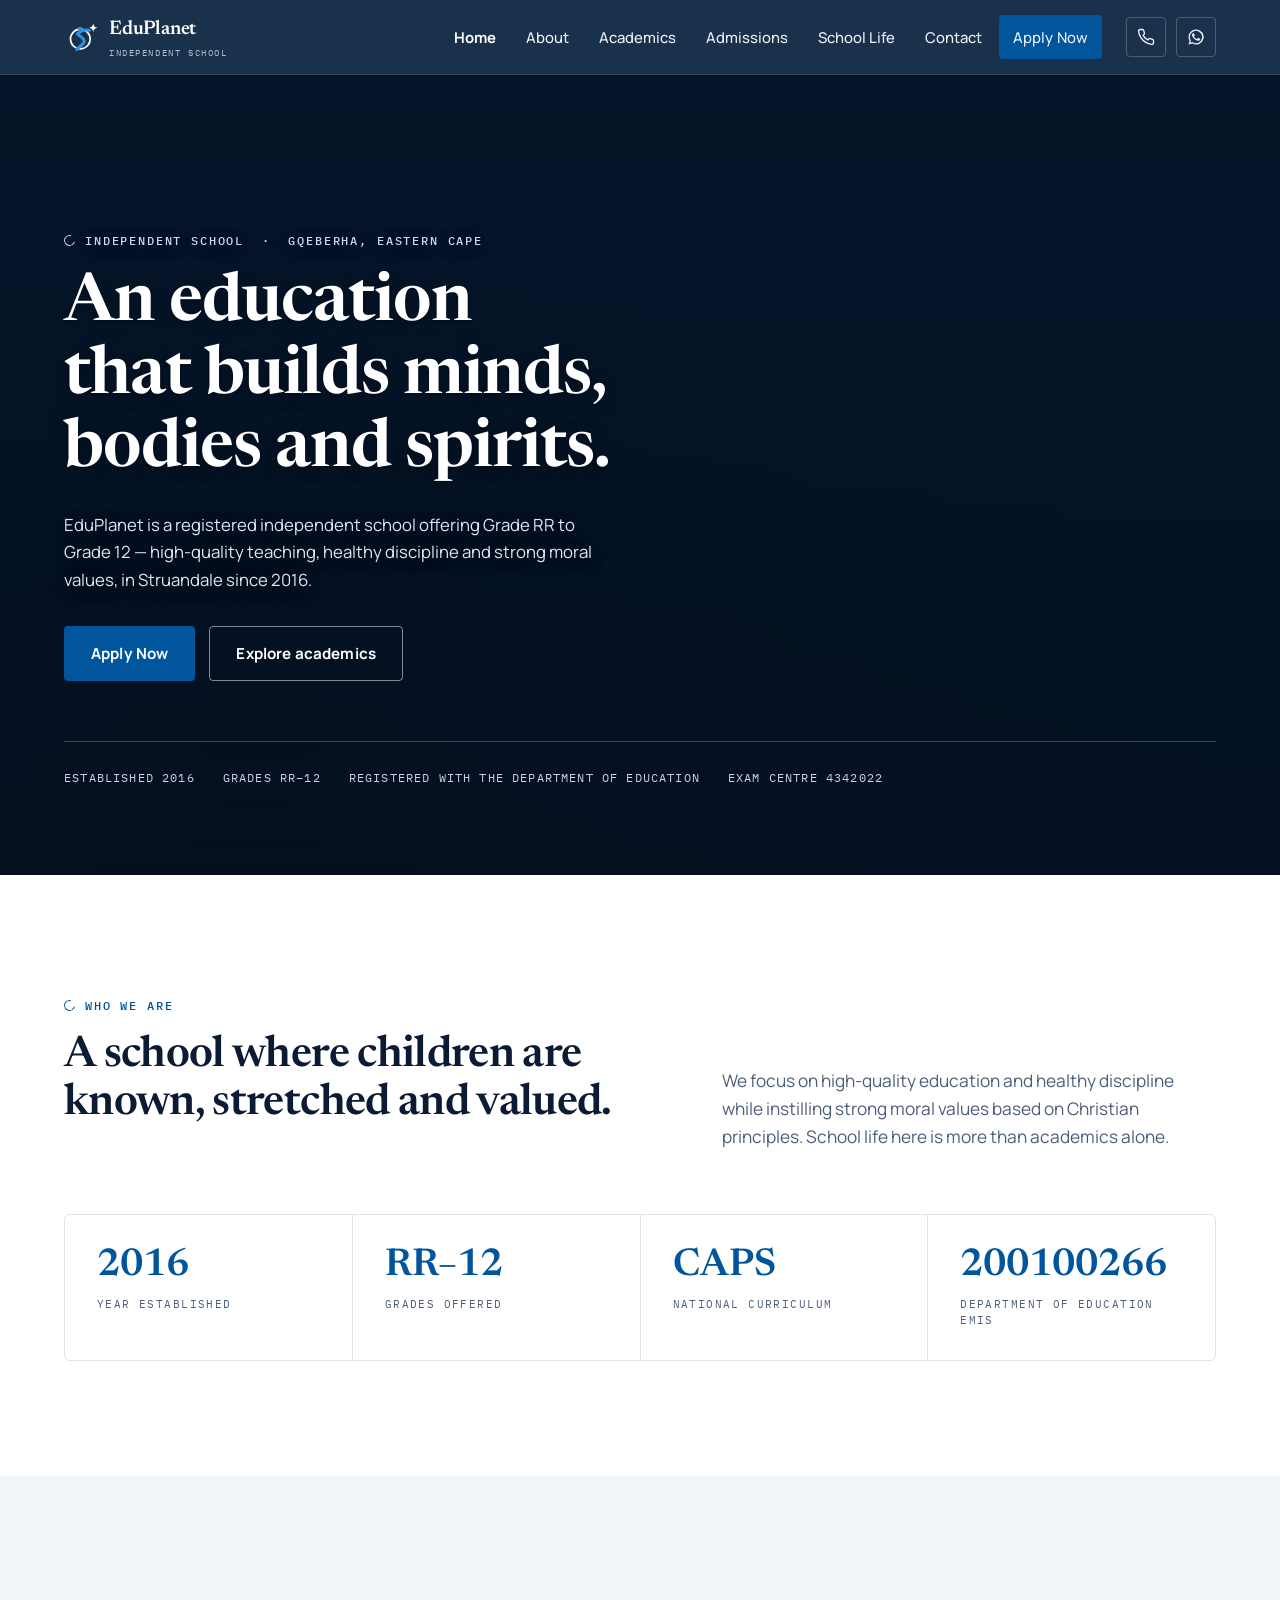
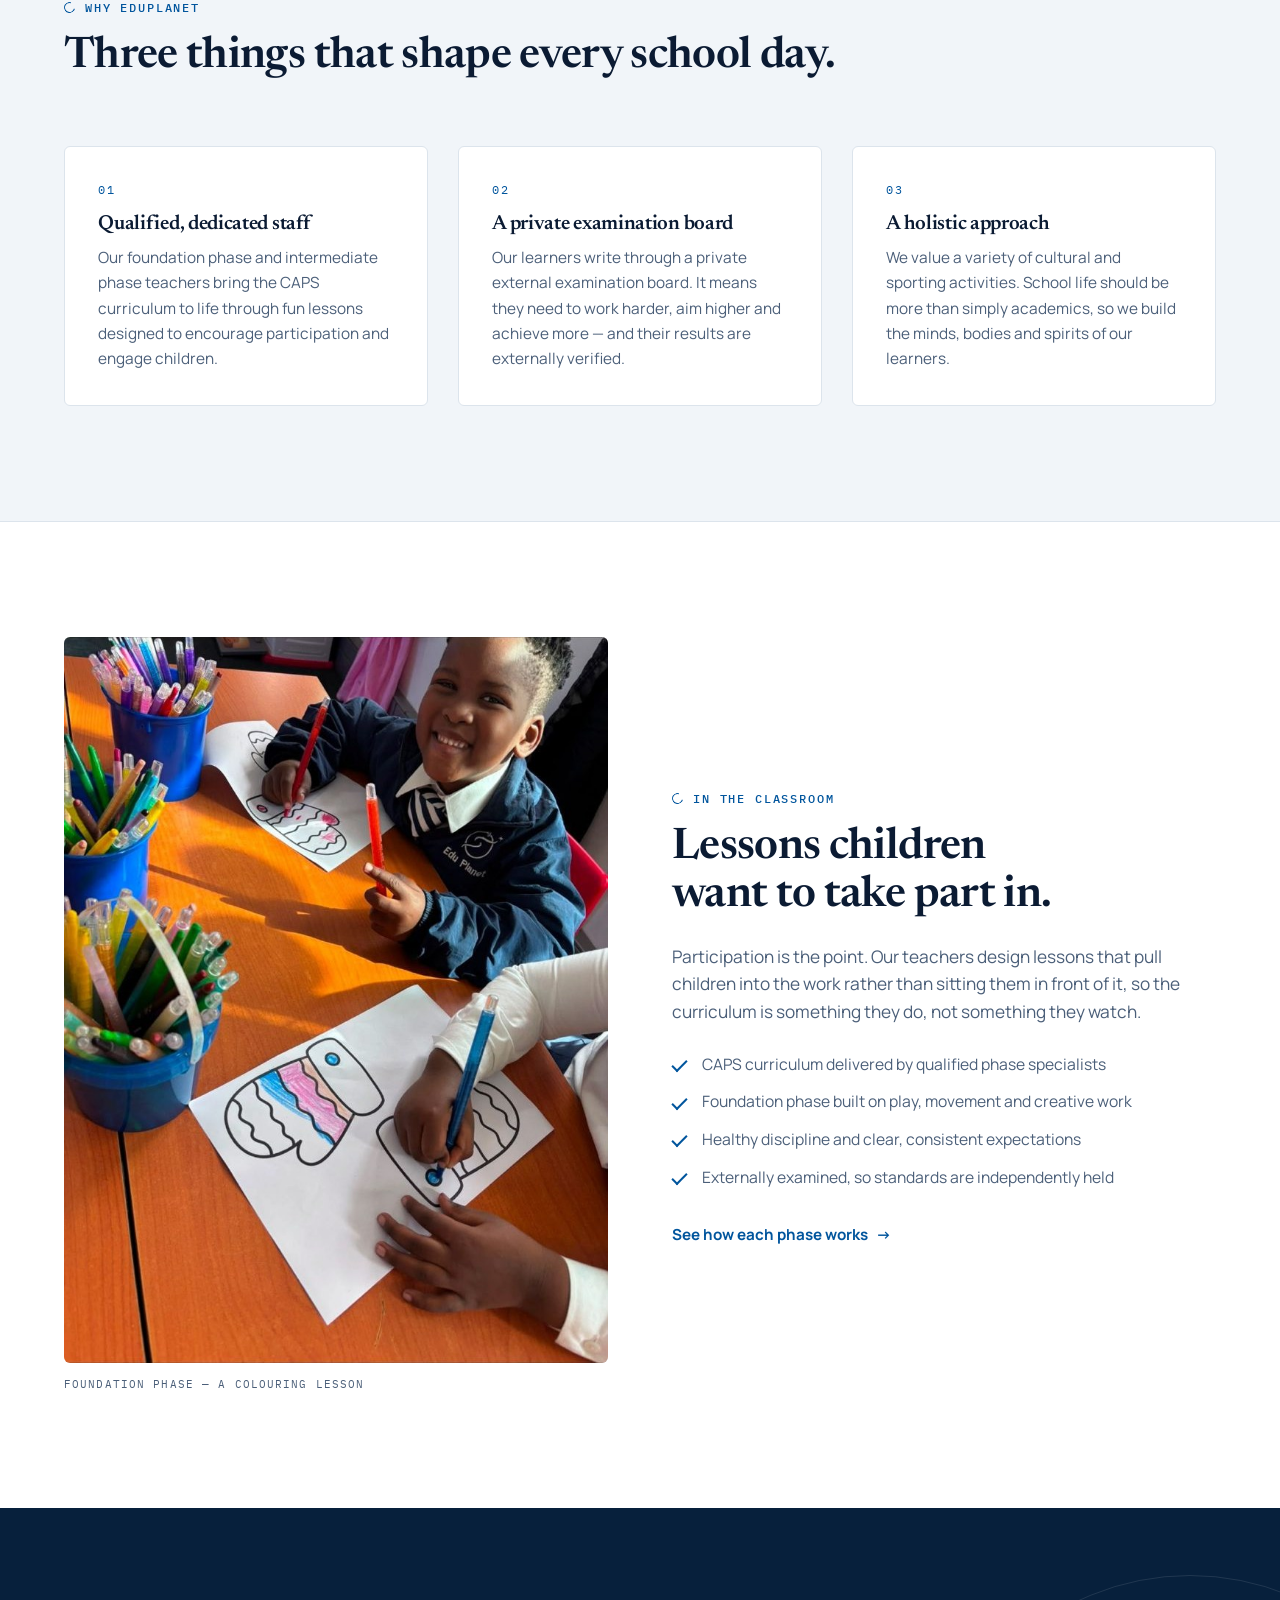
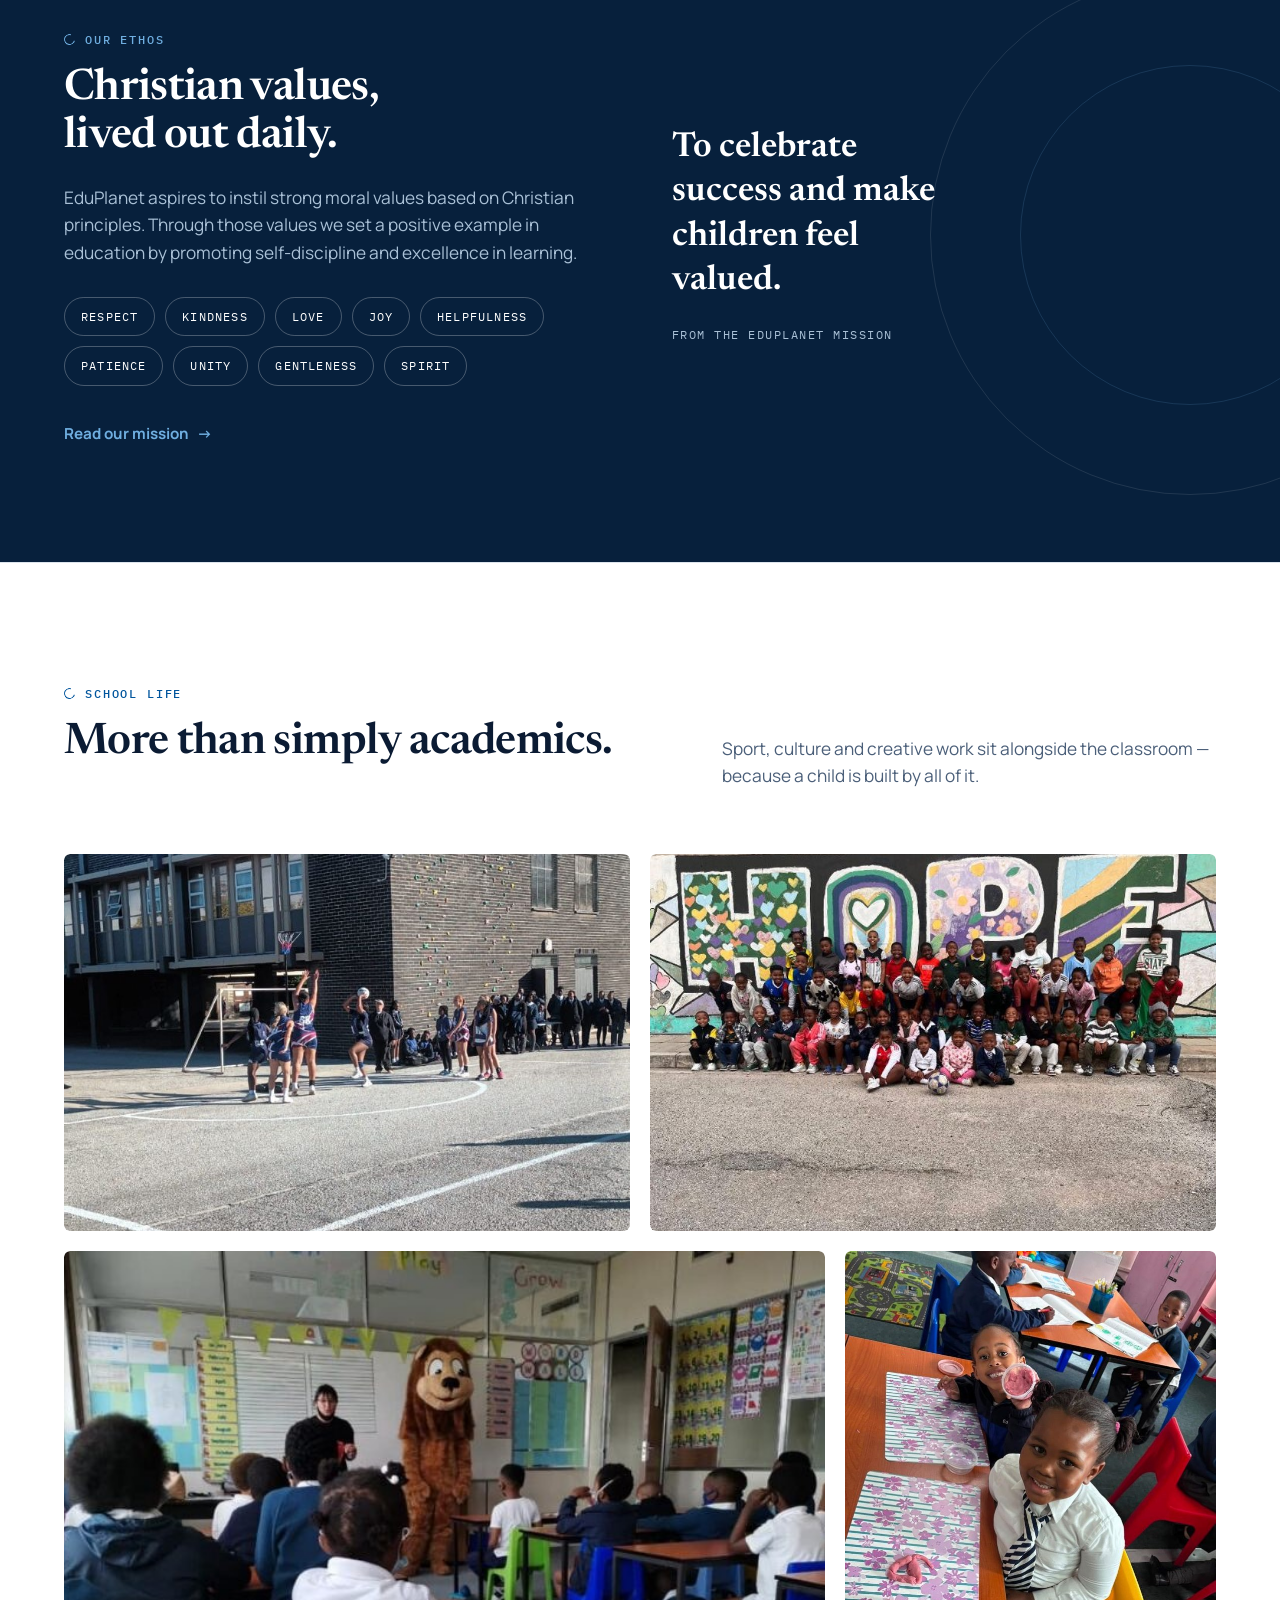
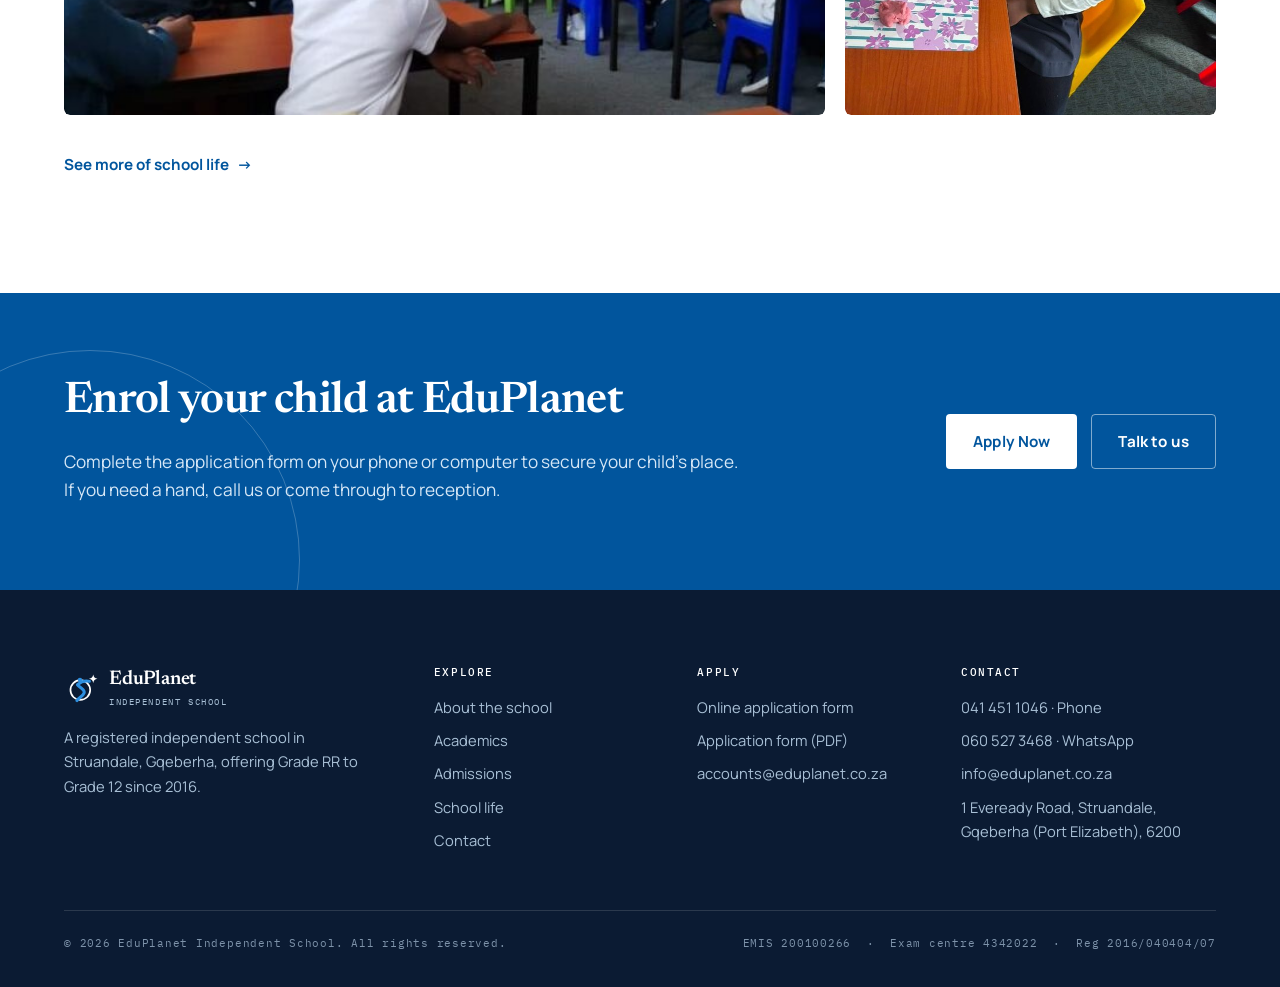
==== index.html @ ed0561b6 "Build the EduPlanet Independent School website A six-page static site for EduPlanet Independent Scho" ====
<!doctype html>
<html lang="en-ZA">
<head>
<meta charset="utf-8">
<meta name="viewport" content="width=device-width, initial-scale=1">
<title>EduPlanet Independent School — Grades RR to 12, Gqeberha</title>
<meta name="description" content="EduPlanet Independent School is a registered independent school in Struandale, Gqeberha, offering the CAPS curriculum from Grade RR to Grade 12 since 2016.">
<meta name="theme-color" content="#07203C">
<link rel="icon" href="assets/img/favicon.svg" type="image/svg+xml">
<meta property="og:type" content="website">
<meta property="og:site_name" content="EduPlanet Independent School">
<meta property="og:title" content="EduPlanet Independent School — Grades RR to 12, Gqeberha">
<meta property="og:description" content="EduPlanet Independent School is a registered independent school in Struandale, Gqeberha, offering the CAPS curriculum from Grade RR to Grade 12 since 2016.">
<!-- DEPLOY STEP: replace with the live absolute URLs once the domain is live -->
<meta property="og:url" content="https://eduplanet.co.za/index.html">
<meta property="og:image" content="https://eduplanet.co.za/assets/img/hero-poster.jpg">
<script>
document.documentElement.className += " js";
setTimeout(function () {
  if (!window.__epReady) {
    document.documentElement.className =
      document.documentElement.className.replace(/\bjs\b/, "");
  }
}, 4000);
</script>
<link rel="preconnect" href="https://fonts.googleapis.com">
<link rel="preconnect" href="https://fonts.gstatic.com" crossorigin>
<!-- Fonts load without blocking rendering: a slow or filtered font host must never
     stall the page or the script that reveals its content. -->
<link rel="stylesheet" media="print" onload="this.media='all';this.onload=null"
      href="https://fonts.googleapis.com/css2?family=Newsreader:opsz,wght@6..72,500;6..72,600&family=Manrope:wght@400;500;700&family=IBM+Plex+Mono:wght@500&display=swap">
<noscript><link rel="stylesheet" href="https://fonts.googleapis.com/css2?family=Newsreader:opsz,wght@6..72,500;6..72,600&family=Manrope:wght@400;500;700&family=IBM+Plex+Mono:wght@500&display=swap"></noscript>
<link rel="stylesheet" href="assets/css/styles.css">
</head>
<body>
<a class="skip" href="#main">Skip to content</a>

<header class="header">
  <div class="wrap">
    <div class="header__bar">
      <a class="brand" href="index.html">
        <svg viewBox="0 0 100 100" aria-hidden="true" focusable="false">
        <circle cx="48" cy="56" r="29" fill="none" stroke="currentColor" stroke-width="5"/>
        <path d="M40 40 C51 30.5 62 27.5 75 30.5" fill="none" stroke="#2E90E0" stroke-width="8.5" stroke-linecap="round"/>
        <circle cx="47" cy="26" r="6.5" fill="#2E90E0"/>
        <path d="M40 41 C50 52 63 55 59 65 C56 74 45 77 38 87" fill="none" stroke="#2E90E0" stroke-width="9" stroke-linecap="round"/>
        <path d="M86 10 C87.5 17.9 90.6 21 98.5 22.5 C90.6 24 87.5 27.1 86 35 C84.5 27.1 81.4 24 73.5 22.5 C81.4 21 84.5 17.9 86 10 Z" fill="currentColor"/>
      </svg>
        <span>
          <span class="brand__name">EduPlanet</span>
          <span class="brand__sub">Independent School</span>
        </span>
      </a>

      <nav class="nav" id="site-nav" aria-label="Main">
          <a href="index.html" aria-current="page">Home</a>
          <a href="about.html">About</a>
          <a href="academics.html">Academics</a>
          <a href="admissions.html">Admissions</a>
          <a href="school-life.html">School Life</a>
          <a href="contact.html">Contact</a>
          <a class="btn btn--primary" href="https://docs.google.com/forms/d/e/1FAIpQLScvcPgIQBKiv7iKn_6qZiruPIOeQ464HQEsWTzH6ri8QJT2MA/viewform" target="_blank" rel="noopener">Apply Now</a>
      </nav>

      <div class="header__cta">
        <a class="icon-link" href="tel:+27414511046" aria-label="Call the school on 041 451 1046"><svg viewBox="0 0 24 24" fill="none" stroke="currentColor" stroke-width="1.8" stroke-linecap="round" stroke-linejoin="round" aria-hidden="true"><path d="M22 16.9v3a2 2 0 0 1-2.2 2 19.8 19.8 0 0 1-8.6-3.1 19.5 19.5 0 0 1-6-6A19.8 19.8 0 0 1 2.1 4.2 2 2 0 0 1 4.1 2h3a2 2 0 0 1 2 1.7c.1 1 .4 1.9.7 2.8a2 2 0 0 1-.5 2.1L8.1 9.9a16 16 0 0 0 6 6l1.3-1.2a2 2 0 0 1 2.1-.5c.9.3 1.8.6 2.8.7a2 2 0 0 1 1.7 2Z"/></svg></a>
        <a class="icon-link" href="https://wa.me/27605273468" target="_blank" rel="noopener" aria-label="Message the school on WhatsApp"><svg viewBox="0 0 24 24" fill="currentColor" aria-hidden="true"><path d="M12 2a10 10 0 0 0-8.6 15L2 22l5.2-1.4A10 10 0 1 0 12 2Zm0 18.2a8.2 8.2 0 0 1-4.2-1.2l-.3-.2-3.1.8.8-3-.2-.3A8.2 8.2 0 1 1 12 20.2Zm4.5-6.1c-.2-.1-1.5-.7-1.7-.8s-.4-.1-.6.1-.6.8-.8 1-.3.2-.6.1a6.7 6.7 0 0 1-2-1.2 7.4 7.4 0 0 1-1.4-1.7c-.1-.3 0-.4.1-.6l.4-.5.3-.5v-.5c0-.2-.6-1.5-.8-2s-.4-.4-.6-.4h-.5a1 1 0 0 0-.7.3 3 3 0 0 0-.9 2.2 5.2 5.2 0 0 0 1.1 2.7 11.9 11.9 0 0 0 4.6 4 8.6 8.6 0 0 0 1.5.5 3.7 3.7 0 0 0 1.7.1 2.8 2.8 0 0 0 1.8-1.3 2.3 2.3 0 0 0 .2-1.3c-.1-.1-.3-.2-.5-.3Z"/></svg></a>
        <button class="nav-toggle" type="button" aria-expanded="false" aria-controls="site-nav" aria-label="Menu">
          <svg class="icon-open" viewBox="0 0 24 24" fill="none" stroke="currentColor" stroke-width="2" stroke-linecap="round" aria-hidden="true"><path d="M3 6h18M3 12h18M3 18h18"/></svg>
          <svg class="icon-close" viewBox="0 0 24 24" fill="none" stroke="currentColor" stroke-width="2" stroke-linecap="round" aria-hidden="true"><path d="M5 5l14 14M19 5L5 19"/></svg>
        </button>
      </div>
    </div>
  </div>
</header>

<main id="main" tabindex="-1">

<section class="hero">
  <div class="hero__media">
    <img src="assets/img/hero-poster.jpg" alt="" aria-hidden="true">
    <video data-src-webm="assets/video/edu-planet-hero.webm"
           data-src-mp4="assets/video/edu-planet-hero.mp4"
           muted loop playsinline preload="none" aria-hidden="true" tabindex="-1"></video>
  </div>
  <div class="hero__scrim" aria-hidden="true"></div>

  <div class="hero__inner">
    <div class="wrap">
      <p class="eyebrow">Independent School &nbsp;·&nbsp; Gqeberha, Eastern Cape</p>
      <h1>An education that builds minds, bodies and spirits.</h1>
      <p class="hero__lede">EduPlanet is a registered independent school offering Grade&nbsp;RR to Grade&nbsp;12 &mdash; high-quality teaching, healthy discipline and strong moral values, in Struandale since 2016.</p>
      <div class="btn-row">
        <a class="btn btn--primary" href="https://docs.google.com/forms/d/e/1FAIpQLScvcPgIQBKiv7iKn_6qZiruPIOeQ464HQEsWTzH6ri8QJT2MA/viewform" target="_blank" rel="noopener">Apply Now</a>
        <a class="btn btn--on-dark" href="academics.html">Explore academics</a>
      </div>
      <div class="hero__meta">
        <span>Established 2016</span>
        <span>Grades RR&ndash;12</span>
        <span>Registered with the Department of Education</span>
        <span>Exam centre 4342022</span>
      </div>
    </div>
  </div>
</section>

<section class="band band--paper">
  <div class="wrap">
    <div class="section-head section-head--split reveal">
      <div>
        <p class="eyebrow">Who we are</p>
        <h2>A school where children are known, stretched and valued.</h2>
      </div>
      <p class="lede">We focus on high-quality education and healthy discipline while instilling strong moral values based on Christian principles. School life here is more than academics alone.</p>
    </div>

    <div class="stats stagger">
      <div class="stat"><div class="stat__value">2016</div><div class="stat__label">Year established</div></div>
      <div class="stat"><div class="stat__value">RR&ndash;12</div><div class="stat__label">Grades offered</div></div>
      <div class="stat"><div class="stat__value">CAPS</div><div class="stat__label">National curriculum</div></div>
      <div class="stat"><div class="stat__value">200100266</div><div class="stat__label">Department of Education EMIS</div></div>
    </div>
  </div>
</section>

<section class="band band--tint">
  <div class="wrap">
    <div class="section-head reveal">
      <p class="eyebrow">Why EduPlanet</p>
      <h2>Three things that shape every school day.</h2>
    </div>

    <div class="grid grid--3 stagger">
      <article class="card">
        <span class="card__num">01</span>
        <h3>Qualified, dedicated staff</h3>
        <p>Our foundation phase and intermediate phase teachers bring the CAPS curriculum to life through fun lessons designed to encourage participation and engage children.</p>
      </article>
      <article class="card">
        <span class="card__num">02</span>
        <h3>A private examination board</h3>
        <p>Our learners write through a private external examination board. It means they need to work harder, aim higher and achieve more &mdash; and their results are externally verified.</p>
      </article>
      <article class="card">
        <span class="card__num">03</span>
        <h3>A holistic approach</h3>
        <p>We value a variety of cultural and sporting activities. School life should be more than simply academics, so we build the minds, bodies and spirits of our learners.</p>
      </article>
    </div>
  </div>
</section>

<section class="band band--paper">
  <div class="wrap">
    <div class="split reveal">
      <div class="split__media">
        <figure class="figure figure--tall">
          <img src="assets/img/colouring-classroom.jpg" alt="Two EduPlanet learners colouring at their desks during a foundation phase lesson." loading="lazy" width="739" height="986">
          <figcaption>Foundation phase &mdash; a colouring lesson</figcaption>
        </figure>
      </div>
      <div>
        <p class="eyebrow">In the classroom</p>
        <h2>Lessons children want to take part in.</h2>
        <p class="lede">Participation is the point. Our teachers design lessons that pull children into the work rather than sitting them in front of it, so the curriculum is something they do, not something they watch.</p>
        <ul class="ticks" style="margin-top:26px">
          <li>CAPS curriculum delivered by qualified phase specialists</li>
          <li>Foundation phase built on play, movement and creative work</li>
          <li>Healthy discipline and clear, consistent expectations</li>
          <li>Externally examined, so standards are independently held</li>
        </ul>
        <p style="margin-top:28px"><a class="arrow-link" href="academics.html">See how each phase works <span aria-hidden="true">&rarr;</span></a></p>
      </div>
    </div>
  </div>
</section>

<section class="band band--navy">
  <div class="wrap">
    <div class="split reveal">
      <div>
        <p class="eyebrow">Our ethos</p>
        <h2>Christian values, lived out daily.</h2>
        <p class="lede">EduPlanet aspires to instil strong moral values based on Christian principles. Through those values we set a positive example in education by promoting self-discipline and excellence in learning.</p>
        <ul class="values" style="margin-top:30px">
          <li>Respect</li><li>Kindness</li><li>Love</li><li>Joy</li><li>Helpfulness</li>
          <li>Patience</li><li>Unity</li><li>Gentleness</li><li>Spirit</li>
        </ul>
        <p style="margin-top:32px"><a class="arrow-link" href="about.html">Read our mission <span aria-hidden="true">&rarr;</span></a></p>
      </div>
      <div class="quote">
        <blockquote>To celebrate success and make children feel valued.</blockquote>
        <cite>From the EduPlanet mission</cite>
      </div>
    </div>
  </div>
</section>

<section class="band band--paper">
  <div class="wrap">
    <div class="section-head section-head--split reveal">
      <div>
        <p class="eyebrow">School life</p>
        <h2>More than simply academics.</h2>
      </div>
      <p class="lede">Sport, culture and creative work sit alongside the classroom &mdash; because a child is built by all of it.</p>
    </div>

    <div class="gallery stagger">
      <figure class="g-half"><img src="assets/img/netball-match.jpg" alt="An EduPlanet netball team shooting for goal during a match on the school court." loading="lazy" width="739" height="555"></figure>
      <figure class="g-half"><img src="assets/img/hope-mural-group.jpg" alt="A large group of EduPlanet learners gathered in front of the painted HOPE mural." loading="lazy" width="739" height="555"></figure>
      <figure class="g-wide"><img src="assets/img/mascot-visit.jpg" alt="Learners seated at their desks during a classroom visit from the school mascot." loading="lazy" width="768" height="395"></figure>
      <figure><img src="assets/img/creative-play.jpg" alt="Young learners working with modelling clay at a classroom table." loading="lazy" width="739" height="986"></figure>
    </div>

    <p style="margin-top:34px"><a class="arrow-link" href="school-life.html">See more of school life <span aria-hidden="true">&rarr;</span></a></p>
  </div>
</section>

<section class="cta">
  <div class="wrap">
    <div class="cta__inner reveal">
      <div>
        <h2>Enrol your child at EduPlanet</h2>
        <p class="lede" style="color:#D6E7F6">Complete the application form on your phone or computer to secure your child's place. If you need a hand, call us or come through to reception.</p>
      </div>
      <div class="btn-row">
        <a class="btn btn--primary" href="https://docs.google.com/forms/d/e/1FAIpQLScvcPgIQBKiv7iKn_6qZiruPIOeQ464HQEsWTzH6ri8QJT2MA/viewform" target="_blank" rel="noopener">Apply Now</a>
        <a class="btn btn--on-dark" href="contact.html">Talk to us</a>
      </div>
    </div>
  </div>
</section>
</main>

<footer class="footer">
  <div class="wrap">
    <div class="footer__grid">
      <div>
        <a class="brand" href="index.html">
          <svg viewBox="0 0 100 100" aria-hidden="true" focusable="false">
        <circle cx="48" cy="56" r="29" fill="none" stroke="currentColor" stroke-width="5"/>
        <path d="M40 40 C51 30.5 62 27.5 75 30.5" fill="none" stroke="#2E90E0" stroke-width="8.5" stroke-linecap="round"/>
        <circle cx="47" cy="26" r="6.5" fill="#2E90E0"/>
        <path d="M40 41 C50 52 63 55 59 65 C56 74 45 77 38 87" fill="none" stroke="#2E90E0" stroke-width="9" stroke-linecap="round"/>
        <path d="M86 10 C87.5 17.9 90.6 21 98.5 22.5 C90.6 24 87.5 27.1 86 35 C84.5 27.1 81.4 24 73.5 22.5 C81.4 21 84.5 17.9 86 10 Z" fill="currentColor"/>
      </svg>
          <span>
            <span class="brand__name">EduPlanet</span>
            <span class="brand__sub">Independent School</span>
          </span>
        </a>
        <p>A registered independent school in Struandale, Gqeberha, offering Grade&nbsp;RR to Grade&nbsp;12 since 2016.</p>
      </div>

      <div>
        <h3>Explore</h3>
        <ul>
          <li><a href="about.html">About the school</a></li>
          <li><a href="academics.html">Academics</a></li>
          <li><a href="admissions.html">Admissions</a></li>
          <li><a href="school-life.html">School life</a></li>
          <li><a href="contact.html">Contact</a></li>
        </ul>
      </div>

      <div>
        <h3>Apply</h3>
        <ul>
          <li><a href="https://docs.google.com/forms/d/e/1FAIpQLScvcPgIQBKiv7iKn_6qZiruPIOeQ464HQEsWTzH6ri8QJT2MA/viewform" target="_blank" rel="noopener">Online application form</a></li>
          <li><a href="https://eduplanet.co.za/wp-content/uploads/2023/08/Eduplanet-Application-Form-2024.pdf" target="_blank" rel="noopener">Application form (PDF)</a></li>
          <li><a href="mailto:accounts@eduplanet.co.za">accounts@eduplanet.co.za</a></li>
        </ul>
      </div>

      <div>
        <h3>Contact</h3>
        <ul>
          <li><a href="tel:+27414511046">041 451 1046</a> <span aria-hidden="true">·</span> Phone</li>
          <li><a href="https://wa.me/27605273468" target="_blank" rel="noopener">060 527 3468</a> <span aria-hidden="true">·</span> WhatsApp</li>
          <li><a href="mailto:info@eduplanet.co.za">info@eduplanet.co.za</a></li>
          <li><a href="https://www.google.com/maps/search/?api=1&query=1+Eveready+Road+Struandale+Gqeberha+6200" target="_blank" rel="noopener">1 Eveready Road, Struandale, Gqeberha (Port Elizabeth), 6200</a></li>
        </ul>
      </div>
    </div>

    <div class="footer__legal">
      <span>&copy; <span id="year">2026</span> EduPlanet Independent School. All rights reserved.</span>
      <span>EMIS 200100266 &nbsp;·&nbsp; Exam centre 4342022 &nbsp;·&nbsp; Reg 2016/040404/07</span>
    </div>
  </div>
</footer>

<script src="assets/js/main.js" defer
        onerror="document.documentElement.className=document.documentElement.className.replace(/\bjs\b/,'')"></script>
</body>
</html>
---- assets/css/styles.css ----
/* ==========================================================================
   EduPlanet Independent School — design system
   Palette sampled from the school's own brand mark (#01559D) and uniform navy.
   ========================================================================== */

:root {
  /* Ink & ground — never pure black, never pure white */
  --ink:            #0B1B33;
  --navy:           #07203C;
  --navy-2:         #0E3157;
  --navy-3:         #16406B;

  /* Brand */
  --brand:          #01559D;
  --brand-700:      #01447E;
  --brand-300:      #6FAEE0;
  --brand-100:      #E7F0F8;

  /* Surfaces */
  --canvas:         #FAFBFC;
  --paper:          #FFFFFF;
  --tint:           #F1F5F9;

  /* Text */
  --text:           #16273D;
  --text-muted:     #4B5F79;
  --on-navy:        #EAF1F8;
  --on-navy-muted:  #A9C0D6;

  /* Lines — hairline for decoration, strong for interactive borders (3:1) */
  --hairline:       #DCE4EC;   /* decorative dividers only */
  --hairline-strong:#7A8CA3;   /* interactive borders — must clear 3:1 on white */

  /* Type */
  --display: "Newsreader", "Iowan Old Style", Georgia, "Times New Roman", serif;
  --sans:    "Manrope", ui-sans-serif, system-ui, -apple-system, "Segoe UI", Helvetica, Arial, sans-serif;
  --mono:    "IBM Plex Mono", ui-monospace, SFMono-Regular, Menlo, Consolas, monospace;

  /* Rhythm */
  --wrap:    1200px;
  --gutter:  clamp(20px, 5vw, 64px);
  --section: clamp(64px, 9vw, 132px);

  /* Motion */
  --ease:      cubic-bezier(.22, .61, .36, 1);
  --ease-out:  cubic-bezier(.16, .84, .44, 1);
  --dur:       .5s;

  --shadow-sm: 0 1px 2px rgba(11,27,51,.06), 0 4px 14px rgba(11,27,51,.05);
  --shadow-md: 0 2px 6px rgba(11,27,51,.07), 0 18px 44px rgba(11,27,51,.10);
}

/* --------------------------------------------------------------- reset -- */

*, *::before, *::after { box-sizing: border-box; }

html, body {
  overflow-x: hidden;                 /* fallback first */
  overflow-x: clip;
}

html { scroll-behavior: smooth; -webkit-text-size-adjust: 100%; }

body {
  margin: 0;
  background: var(--canvas);
  color: var(--text);
  font-family: var(--sans);
  font-size: clamp(16px, .55vw + 14.4px, 17.5px);
  line-height: 1.65;
  font-weight: 400;
  -webkit-font-smoothing: antialiased;
  text-rendering: optimizeLegibility;
}

img, svg, video { display: block; max-width: 100%; }
img, video { height: auto; }

h1, h2, h3, h4 {
  font-family: var(--display);
  font-weight: 600;
  line-height: 1.1;
  letter-spacing: -.015em;
  color: var(--ink);
  margin: 0 0 .5em;
  text-wrap: balance;
}

h1 { font-size: clamp(2.4rem, 5.2vw, 4.2rem); }
h2 { font-size: clamp(1.9rem, 3.4vw, 2.9rem); }
h3 { font-size: clamp(1.25rem, 1.6vw, 1.5rem); }
h4 { font-size: 1.05rem; font-family: var(--sans); font-weight: 700; letter-spacing: 0; }

p { margin: 0 0 1.1em; }
p:last-child { margin-bottom: 0; }

a { color: var(--brand); text-decoration-thickness: 1px; text-underline-offset: 3px; }
a:hover { color: var(--brand-700); }

:focus-visible {
  outline: 3px solid var(--brand);
  outline-offset: 3px;
  border-radius: 3px;
}

::selection { background: var(--brand); color: #fff; }

/* ------------------------------------------------------------ utilities -- */

.wrap {
  width: min(100% - (var(--gutter) * 2), var(--wrap));
  margin-inline: auto;
}
.wrap--narrow { max-width: 860px; }

.skip {
  position: absolute; left: -9999px; top: 0; z-index: 200;
  background: var(--brand); color: #fff; padding: 12px 20px;
  font-weight: 600; border-radius: 0 0 6px 0;
}
.skip:focus { left: 0; color: #fff; }

.sr-only {
  position: absolute; width: 1px; height: 1px; padding: 0; margin: -1px;
  overflow: hidden; clip: rect(0 0 0 0); white-space: nowrap; border: 0;
}

/* The signature device: a small orbit ring paired with every eyebrow label. */
.eyebrow {
  display: inline-flex; align-items: center; gap: 10px;
  font-family: var(--mono);
  font-size: .72rem;
  font-weight: 500;
  letter-spacing: .16em;
  text-transform: uppercase;
  color: var(--brand);
  margin: 0 0 1.1rem;
}
.eyebrow::before {
  content: "";
  width: 11px; height: 11px; flex: none;
  border: 1.5px solid currentColor;
  border-radius: 50%;
  border-right-color: transparent;
  transform: rotate(-30deg);
}
.band--navy .eyebrow { color: var(--brand-300); }
/* Lighter over live footage, where the worst frame is far brighter than a
   solid navy band. */
.hero .eyebrow { color: #C3DCF4; }

.lede {
  font-size: clamp(1.08rem, 1.35vw, 1.3rem);
  line-height: 1.6;
  color: var(--text-muted);
  max-width: 62ch;
}
.band--navy .lede { color: var(--on-navy-muted); }

/* ------------------------------------------------------------- buttons -- */

.btn {
  display: inline-flex; align-items: center; justify-content: center; gap: .6em;
  font-family: var(--sans);
  font-size: .95rem;
  font-weight: 700;
  letter-spacing: .01em;
  padding: 14px 26px;
  border-radius: 4px;
  border: 1.5px solid transparent;
  text-decoration: none;
  cursor: pointer;
  transition: background-color var(--dur) var(--ease),
              border-color var(--dur) var(--ease),
              color var(--dur) var(--ease),
              transform var(--dur) var(--ease);
}
.btn:hover { transform: translateY(-1px); }
.btn:active { transform: translateY(0); }

.btn--primary { background: var(--brand); color: #fff; }
.btn--primary:hover { background: var(--brand-700); color: #fff; }

.btn--ghost {
  background: transparent;
  color: var(--ink);
  border-color: var(--hairline-strong);
}
.btn--ghost:hover { border-color: var(--ink); color: var(--ink); background: rgba(11,27,51,.03); }

.btn--on-dark {
  background: transparent; color: #fff;
  border-color: rgba(255,255,255,.5);
}
.btn--on-dark:hover { background: rgba(255,255,255,.12); color: #fff; border-color: #fff; }

.btn-row { display: flex; flex-wrap: wrap; gap: 14px; align-items: center; }

.arrow-link {
  display: inline-flex; align-items: center; gap: .5em;
  font-weight: 700; font-size: .95rem;
  text-decoration: none;
  color: var(--brand);
}
.arrow-link span { transition: transform var(--dur) var(--ease); }
.arrow-link:hover span { transform: translateX(4px); }
.band--navy .arrow-link { color: var(--brand-300); }

@media (pointer: coarse) {
  .btn { min-height: 44px; }
  .nav a, .footer a { min-height: 44px; display: inline-flex; align-items: center; }
}

/* -------------------------------------------------------------- header -- */

.header {
  position: sticky; top: 0; z-index: 100;
  background: rgba(7,32,60,.92);
  backdrop-filter: blur(14px);
  -webkit-backdrop-filter: blur(14px);
  border-bottom: 1px solid rgba(255,255,255,.10);
  transition: background-color var(--dur) var(--ease), border-color var(--dur) var(--ease);
}
.header__bar {
  display: flex; align-items: center; gap: 24px;
  min-height: 74px;
  transition: min-height var(--dur) var(--ease);
}
.header.is-scrolled .header__bar { min-height: 62px; }

.brand {
  display: inline-flex; align-items: center; gap: 11px;
  text-decoration: none; color: #fff;
  flex: none;
  margin-right: auto;
}
.brand svg { width: 34px; height: 34px; flex: none; }
.brand__name {
  font-family: var(--display);
  font-size: 1.24rem; font-weight: 600; letter-spacing: -.01em; line-height: 1;
}
.brand__sub {
  display: block;
  font-family: var(--mono);
  font-size: .58rem; letter-spacing: .17em; text-transform: uppercase;
  color: var(--on-navy-muted);
  margin-top: 3px;
}

.nav { display: flex; align-items: center; gap: 4px; }
.nav a {
  color: var(--on-navy);
  text-decoration: none;
  font-size: .93rem;
  font-weight: 500;
  padding: 9px 13px;
  border-radius: 4px;
  white-space: nowrap;
  transition: background-color .3s var(--ease), color .3s var(--ease);
}
.nav a:hover { background: rgba(255,255,255,.10); color: #fff; }
.nav a[aria-current="page"] { color: #fff; font-weight: 700; }

.header__cta { display: flex; align-items: center; gap: 10px; flex: none; }
.header__cta .btn { padding: 11px 20px; font-size: .88rem; }

.icon-link {
  display: inline-flex; align-items: center; justify-content: center;
  width: 40px; height: 40px;
  border-radius: 4px;
  color: var(--on-navy);
  border: 1px solid rgba(255,255,255,.22);
  transition: background-color .3s var(--ease), border-color .3s var(--ease);
}
.icon-link:hover { background: rgba(255,255,255,.12); color: #fff; border-color: rgba(255,255,255,.5); }
.icon-link svg { width: 18px; height: 18px; }

.nav-toggle {
  display: none;
  width: 44px; height: 44px;
  align-items: center; justify-content: center;
  background: transparent; color: #fff;
  border: 1px solid rgba(255,255,255,.28);
  border-radius: 4px; cursor: pointer;
}
.nav-toggle svg { width: 20px; height: 20px; }
.nav-toggle .icon-close { display: none; }
.nav-toggle[aria-expanded="true"] .icon-close { display: block; }
.nav-toggle[aria-expanded="true"] .icon-open  { display: none; }

@media (max-width: 1040px) {
  .nav-toggle { display: inline-flex; }
  .header__cta .btn--apply { display: none; }
  .nav {
    position: fixed; inset: 74px 0 auto 0;
    flex-direction: column; align-items: stretch; gap: 0;
    background: var(--navy);
    padding: 12px var(--gutter) 28px;
    border-bottom: 1px solid rgba(255,255,255,.12);
    max-height: calc(100dvh - 74px);
    overflow-y: auto;
    transform: translateY(-8px);
    opacity: 0; visibility: hidden;
    transition: opacity .3s var(--ease), transform .3s var(--ease), visibility .3s;
  }
  .nav.is-open { opacity: 1; visibility: visible; transform: translateY(0); }
  .nav a { padding: 14px 4px; border-bottom: 1px solid rgba(255,255,255,.09); border-radius: 0; }
  .nav .btn { margin-top: 18px; }
}

/* ---------------------------------------------------------------- hero -- */

.hero {
  position: relative;
  isolation: isolate;
  background: var(--navy);
  color: #fff;
  min-height: clamp(560px, 88vh, 900px);
  display: flex; align-items: flex-end;
  overflow: hidden;
}
.hero__media { position: absolute; inset: 0; z-index: -2; }
.hero__media img, .hero__media video {
  width: 100%; height: 100%;
  object-fit: cover;
  object-position: 50% 42%;
}
.hero__media video { opacity: 0; transition: opacity 1.1s var(--ease); will-change: opacity; }
.hero.video-ready .hero__media video { opacity: 1; }
.hero.video-ready .hero__media img { opacity: 0; transition: opacity 1.1s var(--ease); }

/* Four-layer legibility: base linear scrim + radial + text shadow on the block. */
/* Tuned against the WORST frame behind the text — the bright golden-hour poster
   that phones and reduced-motion visitors get, not the darker video frames. */
.hero__scrim {
  position: absolute; inset: 0; z-index: -1; pointer-events: none;
  background:
    linear-gradient(to top, rgba(4,16,32,.96) 0%, rgba(4,16,32,.90) 34%,
                            rgba(4,16,32,.72) 68%, rgba(4,16,32,.68) 100%),
    radial-gradient(ellipse 105% 80% at 20% 82%, rgba(4,16,32,.72) 0%, rgba(4,16,32,0) 72%);
}
/* Narrow screens crop the poster tighter and sit the text over more of it. */
@media (max-width: 900px) {
  .hero__scrim {
    background:
      linear-gradient(to top, rgba(4,16,32,.97) 0%, rgba(4,16,32,.94) 45%,
                              rgba(4,16,32,.82) 78%, rgba(4,16,32,.74) 100%);
  }
}

.hero__inner { padding: 150px 0 clamp(48px, 7vw, 88px); width: 100%; }
.hero h1 { color: #fff; max-width: 17ch; margin-bottom: .35em; }
.hero__lede { color: #DCE8F3; max-width: 54ch; font-size: clamp(1.05rem, 1.3vw, 1.28rem); }
.hero .eyebrow, .hero h1, .hero__lede {
  text-shadow: 0 1px 2px rgba(4,14,28,.75), 0 3px 14px rgba(4,14,28,.55);
}
.hero .btn { text-shadow: none; }
.hero .btn-row { margin-top: 32px; }

.hero__meta {
  display: flex; flex-wrap: wrap; gap: 10px 28px;
  margin-top: clamp(38px, 5vw, 60px);
  padding-top: 26px;
  border-top: 1px solid rgba(255,255,255,.22);
  font-family: var(--mono);
  font-size: .73rem; letter-spacing: .1em; text-transform: uppercase;
  color: #C4D6E6;
}

/* ------------------------------------------------------------- section -- */

.band { padding: var(--section) 0; position: relative; }
.band--tint  { background: var(--tint); }
.band--paper { background: var(--paper); }
.band--navy  { background: var(--navy); color: var(--on-navy); }
.band--navy h1, .band--navy h2, .band--navy h3 { color: #fff; }
.band--navy p { color: var(--on-navy-muted); }
.band + .band--paper { border-top: 1px solid var(--hairline); }

/* Signature: a large faint orbit ring bleeding off the edge of navy bands. */
.band--navy::after {
  content: "";
  position: absolute; right: -170px; top: 50%;
  width: 520px; height: 520px;
  transform: translateY(-50%);
  border: 1px solid rgba(255,255,255,.10);
  border-radius: 50%;
  pointer-events: none;
}
.band--navy::before {
  content: "";
  position: absolute; right: -80px; top: 50%;
  width: 340px; height: 340px;
  transform: translateY(-50%);
  border: 1px solid rgba(111,174,224,.16);
  border-radius: 50%;
  pointer-events: none;
}
@media (max-width: 900px) { .band--navy::after, .band--navy::before { display: none; } }

.section-head { max-width: 72ch; margin-bottom: clamp(38px, 5vw, 64px); }
.section-head--split {
  max-width: none;
  display: grid; grid-template-columns: minmax(0,1fr) minmax(0,.85fr);
  gap: 28px clamp(32px, 6vw, 90px);
  align-items: end;
}
@media (max-width: 820px) { .section-head--split { grid-template-columns: 1fr; align-items: start; } }

/* ------------------------------------------------------------- page top -- */

.pagehead {
  background: var(--navy); color: #fff;
  padding: clamp(90px, 12vw, 150px) 0 clamp(52px, 7vw, 86px);
  position: relative; overflow: hidden;
}
.pagehead::after {
  content: ""; position: absolute; right: -140px; top: 50%;
  width: 460px; height: 460px; transform: translateY(-50%);
  border: 1px solid rgba(255,255,255,.12); border-radius: 50%;
}
.pagehead h1 { color: #fff; max-width: 18ch; }
.pagehead .lede { color: var(--on-navy-muted); }

.crumbs {
  font-family: var(--mono); font-size: .72rem; letter-spacing: .12em;
  text-transform: uppercase; color: var(--on-navy-muted); margin-bottom: 18px;
}
.crumbs a { color: var(--on-navy-muted); text-decoration: none; }
.crumbs a:hover { color: #fff; }

/* --------------------------------------------------------------- grids -- */

.grid { display: grid; gap: clamp(20px, 2.4vw, 30px); }
.grid--2 { grid-template-columns: repeat(2, minmax(0,1fr)); }
.grid--3 { grid-template-columns: repeat(3, minmax(0,1fr)); }
.grid--4 { grid-template-columns: repeat(4, minmax(0,1fr)); }
@media (max-width: 980px) { .grid--3, .grid--4 { grid-template-columns: repeat(2, minmax(0,1fr)); } }
@media (max-width: 640px) { .grid--2, .grid--3, .grid--4 { grid-template-columns: 1fr; } }

.card {
  background: var(--paper);
  border: 1px solid var(--hairline);
  border-radius: 6px;
  padding: clamp(24px, 2.6vw, 34px);
  transition: border-color var(--dur) var(--ease), box-shadow var(--dur) var(--ease),
              transform var(--dur) var(--ease);
}
.card:hover { border-color: var(--hairline-strong); box-shadow: var(--shadow-md); transform: translateY(-2px); }
.card h3 { margin-bottom: .45em; }
.card p { color: var(--text-muted); font-size: .96rem; margin-bottom: 0; }
.card__num {
  font-family: var(--mono); font-size: .72rem; letter-spacing: .14em;
  color: var(--brand); display: block; margin-bottom: 14px;
}

.band--navy .card {
  background: rgba(255,255,255,.045);
  border-color: rgba(255,255,255,.14);
}
.band--navy .card:hover { border-color: rgba(255,255,255,.34); background: rgba(255,255,255,.075); }
.band--navy .card p { color: var(--on-navy-muted); }
.band--navy .card__num { color: var(--brand-300); }

/* stats */
.stats {
  display: grid; grid-template-columns: repeat(4, minmax(0,1fr));
  gap: 1px; background: var(--hairline);
  border: 1px solid var(--hairline); border-radius: 6px; overflow: hidden;
}
@media (max-width: 780px) { .stats { grid-template-columns: repeat(2, minmax(0,1fr)); } }
.stat { background: var(--paper); padding: clamp(22px, 2.6vw, 32px); }
.stat__value {
  font-family: var(--display); font-size: clamp(1.9rem, 3vw, 2.6rem);
  font-weight: 600; color: var(--brand); line-height: 1; margin-bottom: 10px;
}
.stat__label {
  font-family: var(--mono); font-size: .68rem; letter-spacing: .13em;
  text-transform: uppercase; color: var(--text-muted); line-height: 1.5;
}
.band--navy .stats { background: rgba(255,255,255,.14); border-color: rgba(255,255,255,.14); }
.band--navy .stat { background: var(--navy); }
.band--navy .stat__value { color: #fff; }
.band--navy .stat__label { color: var(--on-navy-muted); }

/* --------------------------------------------------------------- media -- */

.figure { margin: 0; position: relative; }
.figure img {
  width: 100%; border-radius: 6px;
  aspect-ratio: 4 / 3; object-fit: cover;
  background: var(--tint);
}
.figure--tall img { aspect-ratio: 3 / 4; }
.figure--wide img { aspect-ratio: 16 / 9; }
.figure figcaption {
  font-family: var(--mono); font-size: .7rem; letter-spacing: .1em;
  text-transform: uppercase; color: var(--text-muted); margin-top: 12px;
}
.band--navy .figure figcaption { color: var(--on-navy-muted); }

.split {
  display: grid; grid-template-columns: repeat(2, minmax(0,1fr));
  gap: clamp(32px, 5vw, 76px); align-items: center;
}
.split--reverse .split__media { order: 2; }
@media (max-width: 880px) {
  .split { grid-template-columns: 1fr; gap: 34px; }
  .split--reverse .split__media { order: 0; }
}

/* ---------------------------------------------------------------- list -- */

.ticks { list-style: none; padding: 0; margin: 0; display: grid; gap: 12px; }
.ticks li {
  position: relative; padding-left: 30px;
  color: var(--text-muted); font-size: .98rem;
}
.ticks li::before {
  content: ""; position: absolute; left: 0; top: .52em;
  width: 15px; height: 8px;
  border-left: 2px solid var(--brand); border-bottom: 2px solid var(--brand);
  transform: rotate(-45deg);
}
.band--navy .ticks li { color: var(--on-navy-muted); }
.band--navy .ticks li::before { border-color: var(--brand-300); }

.values {
  display: flex; flex-wrap: wrap; gap: 10px; list-style: none; padding: 0; margin: 0;
}
.values li {
  font-family: var(--mono); font-size: .74rem; letter-spacing: .1em; text-transform: uppercase;
  padding: 9px 16px; border-radius: 999px;
  border: 1px solid rgba(255,255,255,.26); color: #fff;
}
.band--paper .values li, .band--tint .values li {
  border-color: var(--hairline-strong); color: var(--brand);
}

/* definition rows (contact / registration details) */
.rows { border-top: 1px solid var(--hairline); }
.rows div {
  display: grid; grid-template-columns: 210px 1fr; gap: 8px 28px;
  padding: 18px 0; border-bottom: 1px solid var(--hairline);
}
@media (max-width: 620px) { .rows div { grid-template-columns: 1fr; } }
.rows dt {
  font-family: var(--mono); font-size: .72rem; letter-spacing: .12em;
  text-transform: uppercase; color: var(--text-muted); margin: 0;
}
.rows dd { margin: 0; font-weight: 500; }
.band--navy .rows, .band--navy .rows div { border-color: rgba(255,255,255,.16); }
.band--navy .rows dt { color: var(--on-navy-muted); }
.band--navy .rows dd { color: #fff; }

/* --------------------------------------------------------------- steps -- */

.steps { counter-reset: step; display: grid; gap: 0; border-top: 1px solid var(--hairline); }
.step {
  display: grid; grid-template-columns: 92px 1fr;
  gap: 10px 28px; padding: clamp(24px, 3vw, 34px) 0;
  border-bottom: 1px solid var(--hairline);
}
@media (max-width: 700px) { .step { grid-template-columns: 1fr; gap: 6px; } }
.step__n {
  counter-increment: step;
  font-family: var(--mono); font-size: .72rem; letter-spacing: .14em;
  color: var(--brand); padding-top: .35em;
}
.step__n::before { content: "0" counter(step); }
.step h3 { margin-bottom: .4em; }
.step p { color: var(--text-muted); margin-bottom: 0; }

/* ------------------------------------------------------------- gallery -- */

.gallery { display: grid; grid-template-columns: repeat(6, 1fr); gap: clamp(12px, 1.6vw, 20px); }
.gallery figure { margin: 0; grid-column: span 2; }
.gallery img {
  width: 100%; height: 100%; object-fit: cover;
  border-radius: 6px; aspect-ratio: 4/5; background: var(--tint);
  transition: transform .7s var(--ease);
}
.gallery .g-wide { grid-column: span 4; }
.gallery .g-wide img { aspect-ratio: 16/9; }
.gallery .g-half { grid-column: span 3; }
.gallery .g-half img { aspect-ratio: 3/2; }
.gallery figure { overflow: hidden; border-radius: 6px; }
.gallery figure:hover img { transform: scale(1.035); }
@media (max-width: 900px) {
  .gallery { grid-template-columns: repeat(2, 1fr); }
  .gallery figure, .gallery .g-wide, .gallery .g-half { grid-column: span 1; }
  .gallery img, .gallery .g-wide img, .gallery .g-half img { aspect-ratio: 4/3; }
}

/* --------------------------------------------------------------- quote -- */

.quote { max-width: 24ch; }
.quote blockquote {
  margin: 0;
  font-family: var(--display);
  font-size: clamp(1.5rem, 2.7vw, 2.2rem);
  line-height: 1.28; color: #fff; font-weight: 600;
  max-width: 20ch;
}
.quote cite {
  display: block; margin-top: 22px; font-style: normal;
  font-family: var(--mono); font-size: .72rem; letter-spacing: .13em;
  text-transform: uppercase; color: var(--on-navy-muted);
}

/* ----------------------------------------------------------------- cta -- */

.cta {
  background: var(--brand);
  color: #fff;
  padding: clamp(48px, 7vw, 86px) 0;
  position: relative; overflow: hidden;
}
.cta::after {
  content: ""; position: absolute; left: -120px; bottom: -180px;
  width: 420px; height: 420px; border-radius: 50%;
  border: 1px solid rgba(255,255,255,.22);
}
.cta h2 { color: #fff; }
.cta p { color: #D6E7F6; }
.cta__inner {
  display: grid; grid-template-columns: 1fr auto; gap: 30px 60px; align-items: center;
  position: relative; z-index: 1;
}
@media (max-width: 820px) { .cta__inner { grid-template-columns: 1fr; } }
.cta .btn--primary { background: #fff; color: var(--brand); }
.cta .btn--primary:hover { background: #EAF2FA; color: var(--brand-700); }

/* -------------------------------------------------------------- footer -- */

.footer {
  background: var(--ink); color: var(--on-navy-muted);
  padding: clamp(52px, 6vw, 78px) 0 34px;
  font-size: .92rem;
}
.footer a { color: var(--on-navy-muted); text-decoration: none; }
.footer a:hover { color: #fff; text-decoration: underline; }
.footer__grid {
  display: grid; grid-template-columns: 1.5fr 1fr 1fr 1.2fr;
  gap: 40px clamp(28px, 4vw, 60px);
}
@media (max-width: 940px) { .footer__grid { grid-template-columns: 1fr 1fr; } }
@media (max-width: 560px) { .footer__grid { grid-template-columns: 1fr; } }
.footer h3 {
  font-family: var(--mono); font-size: .7rem; letter-spacing: .14em;
  text-transform: uppercase; color: #fff; font-weight: 500; margin-bottom: 16px;
}
.footer ul { list-style: none; padding: 0; margin: 0; display: grid; gap: 9px; }
.footer .brand { color: #fff; margin-bottom: 16px; }
.footer__legal {
  margin-top: clamp(38px, 5vw, 58px); padding-top: 24px;
  border-top: 1px solid rgba(255,255,255,.13);
  display: flex; flex-wrap: wrap; gap: 8px 26px; justify-content: space-between;
  font-family: var(--mono); font-size: .68rem; letter-spacing: .07em; color: #7E93AA;
}

/* ------------------------------------------------------------ entrance -- */

/* Entrances are opt-in via the .js class set in <head>. With JavaScript off,
   blocked, or merely slow, every section stays visible — content is never
   hidden behind a script that might not run. */
.js .reveal { opacity: 0; transform: translateY(18px); }
.js .reveal.in {
  opacity: 1; transform: none;
  transition: opacity .7s var(--ease-out), transform .7s var(--ease-out);
}
.js .stagger > * { opacity: 0; transform: translateY(18px); }
.stagger.in > * {
  opacity: 1; transform: none;
  transition: opacity .7s var(--ease-out), transform .7s var(--ease-out);
}
.stagger.in > *:nth-child(1) { transition-delay: 0ms; }
.stagger.in > *:nth-child(2) { transition-delay: 80ms; }
.stagger.in > *:nth-child(3) { transition-delay: 160ms; }
.stagger.in > *:nth-child(4) { transition-delay: 240ms; }
.stagger.in > *:nth-child(5) { transition-delay: 320ms; }
.stagger.in > *:nth-child(6) { transition-delay: 400ms; }
/* Retire the stagger once the entrance is done, at matching specificity,
   so later hovers don't inherit the delay. */
.stagger.in.done > *:nth-child(n) { transition-delay: 0s !important; }

/* ------------------------------------------------------ reduced motion -- */

@media (prefers-reduced-motion: reduce) {
  html { scroll-behavior: auto; }
  *, *::before, *::after {
    animation-duration: .001ms !important;
    animation-iteration-count: 1 !important;
    transition-duration: .001ms !important;
    transition-delay: 0s !important;
  }
  .reveal, .stagger > *,
  .js .reveal, .js .stagger > * { opacity: 1 !important; transform: none !important; }
  .hero__media video { display: none; }
}

/* Short screens: the hero meta strip has no room. */
@media (max-height: 560px) and (orientation: landscape) {
  .hero__meta { display: none; }
  .hero { min-height: 480px; }
}

@media print {
  .header, .hero__media, .cta, .nav-toggle { display: none !important; }
  body { background: #fff; color: #000; }
}
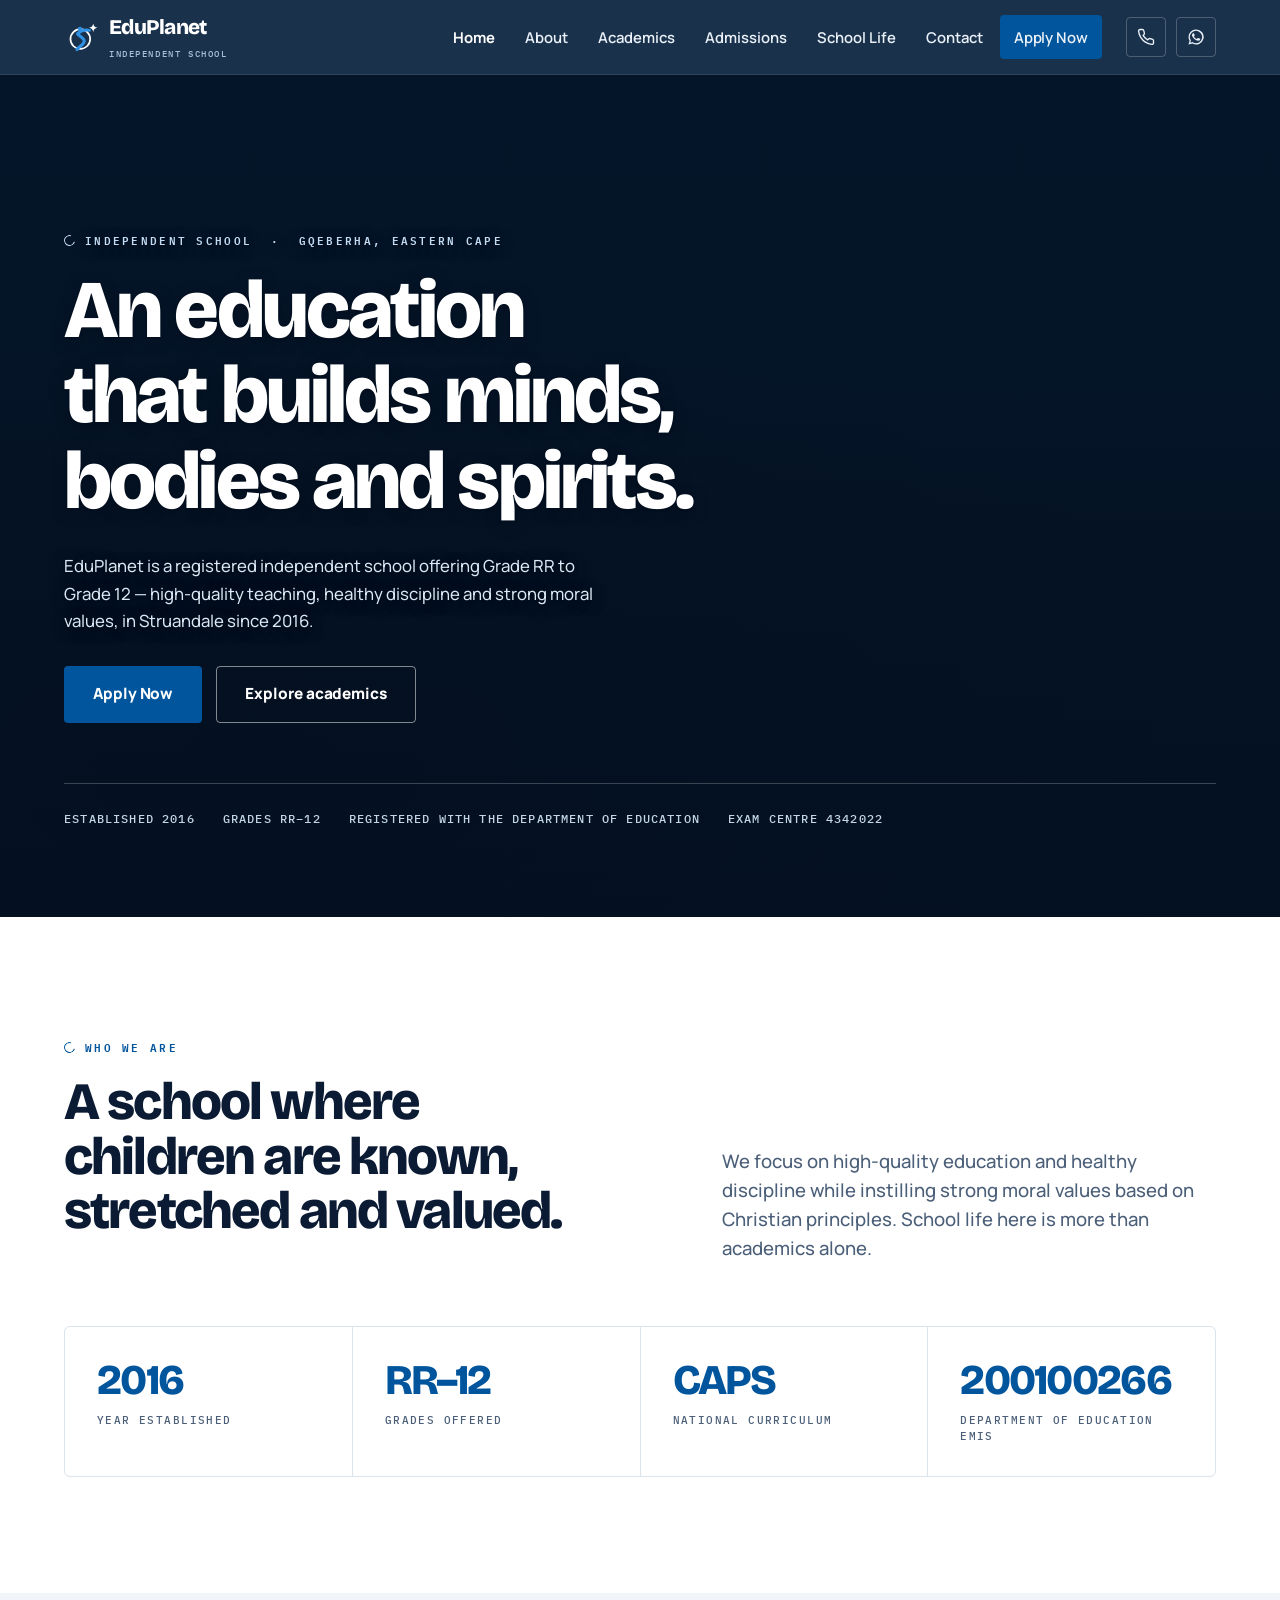
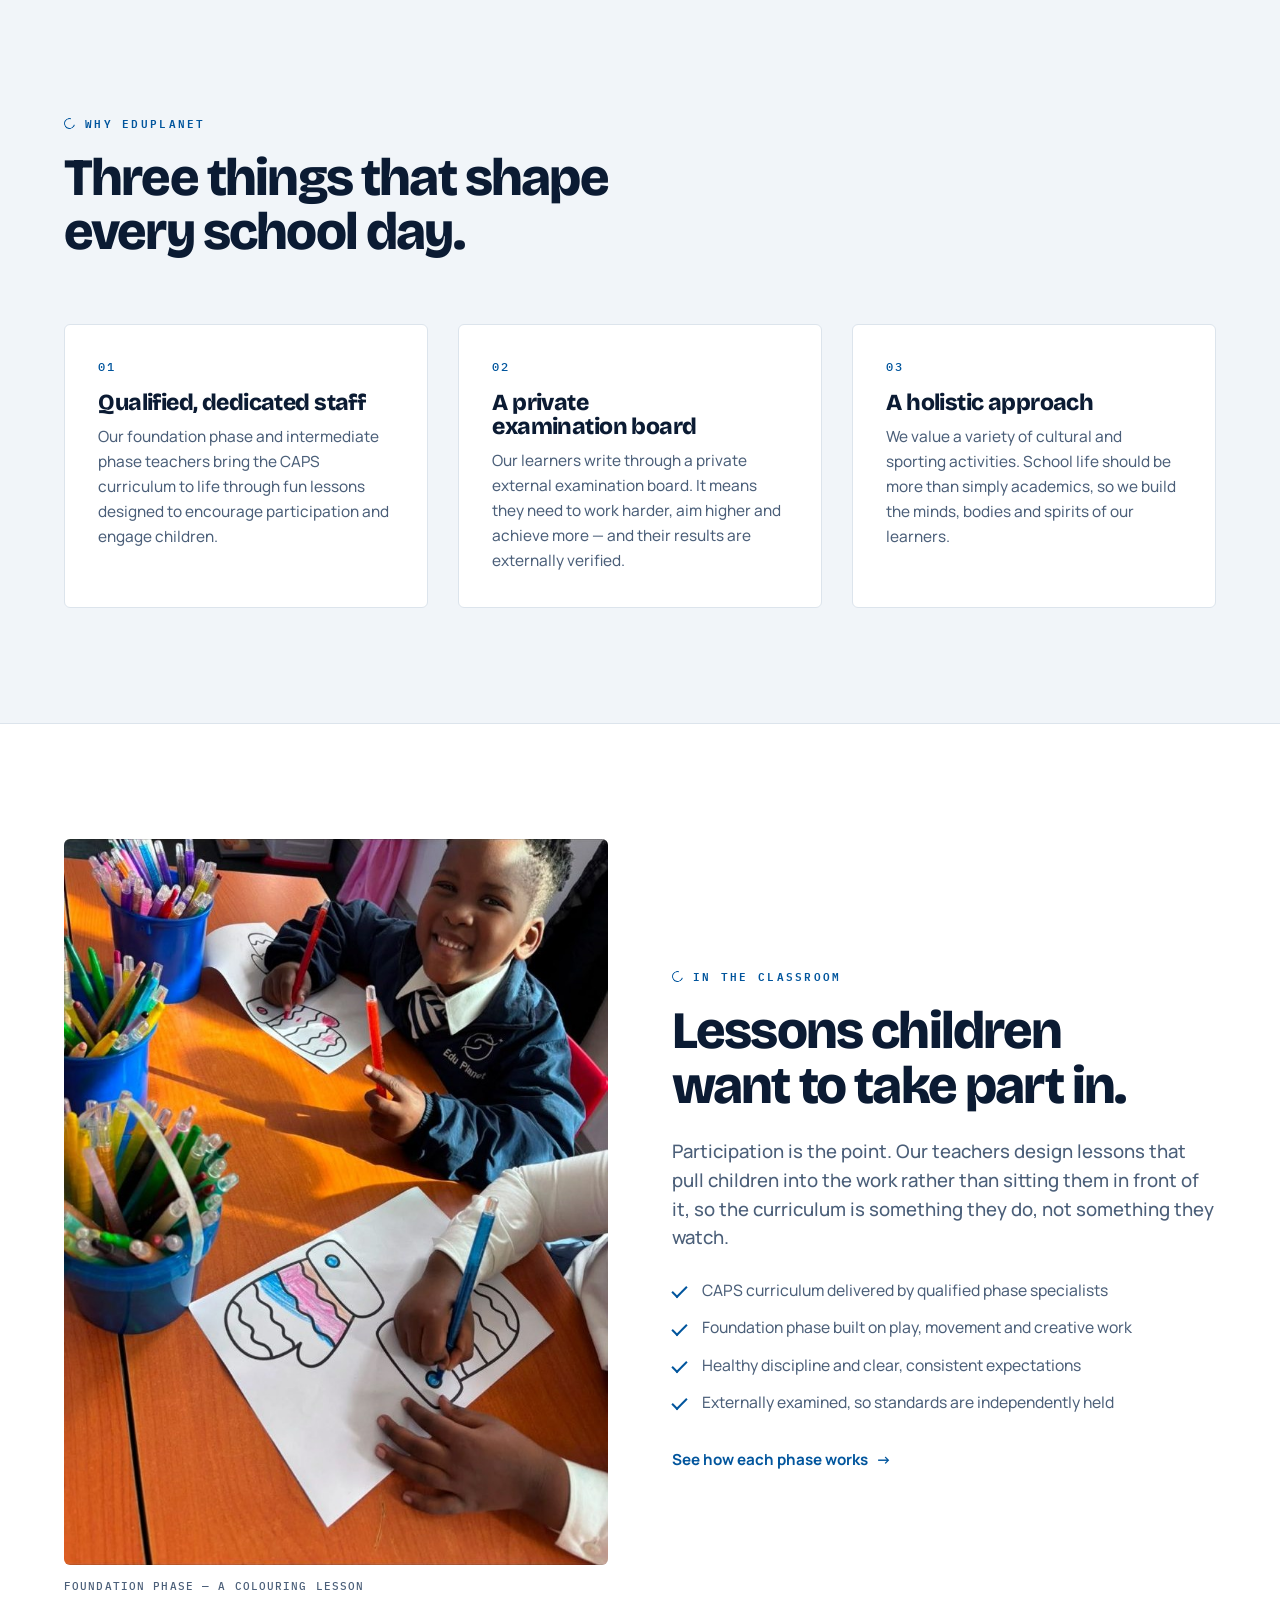
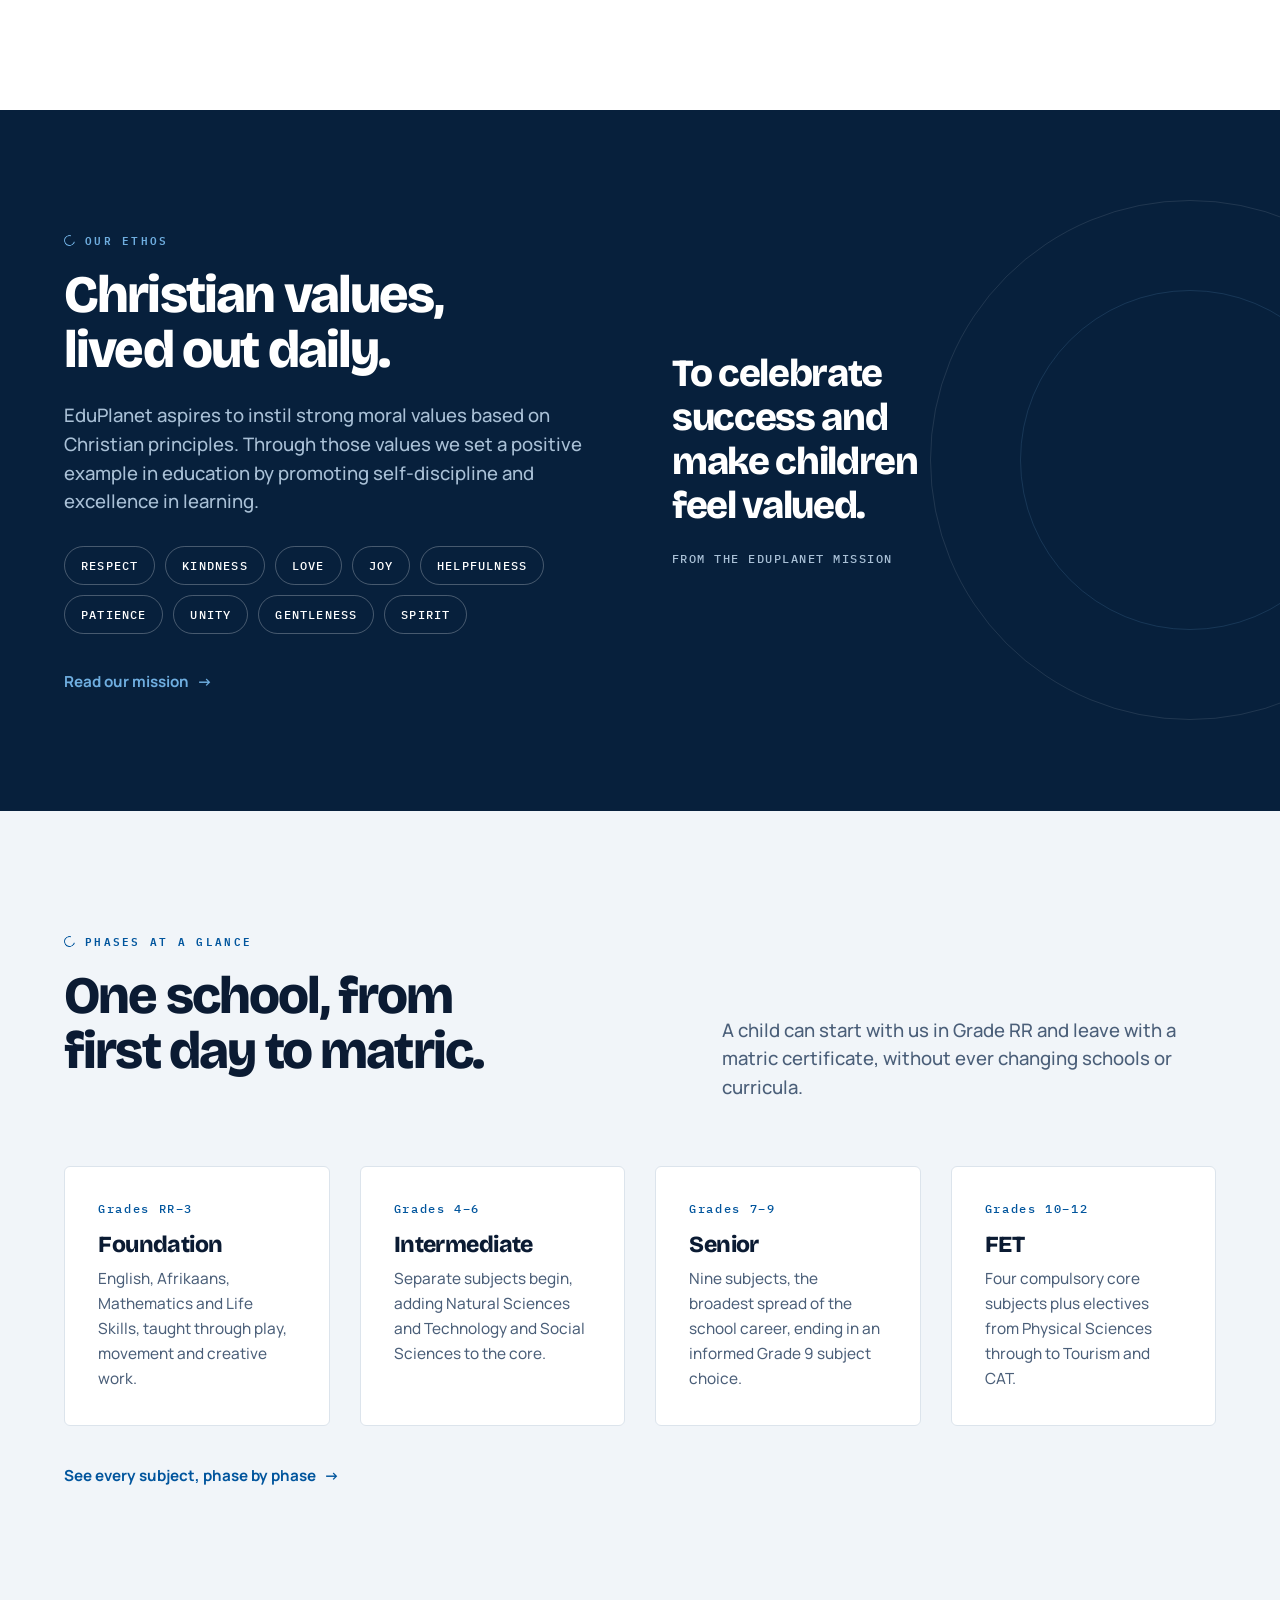
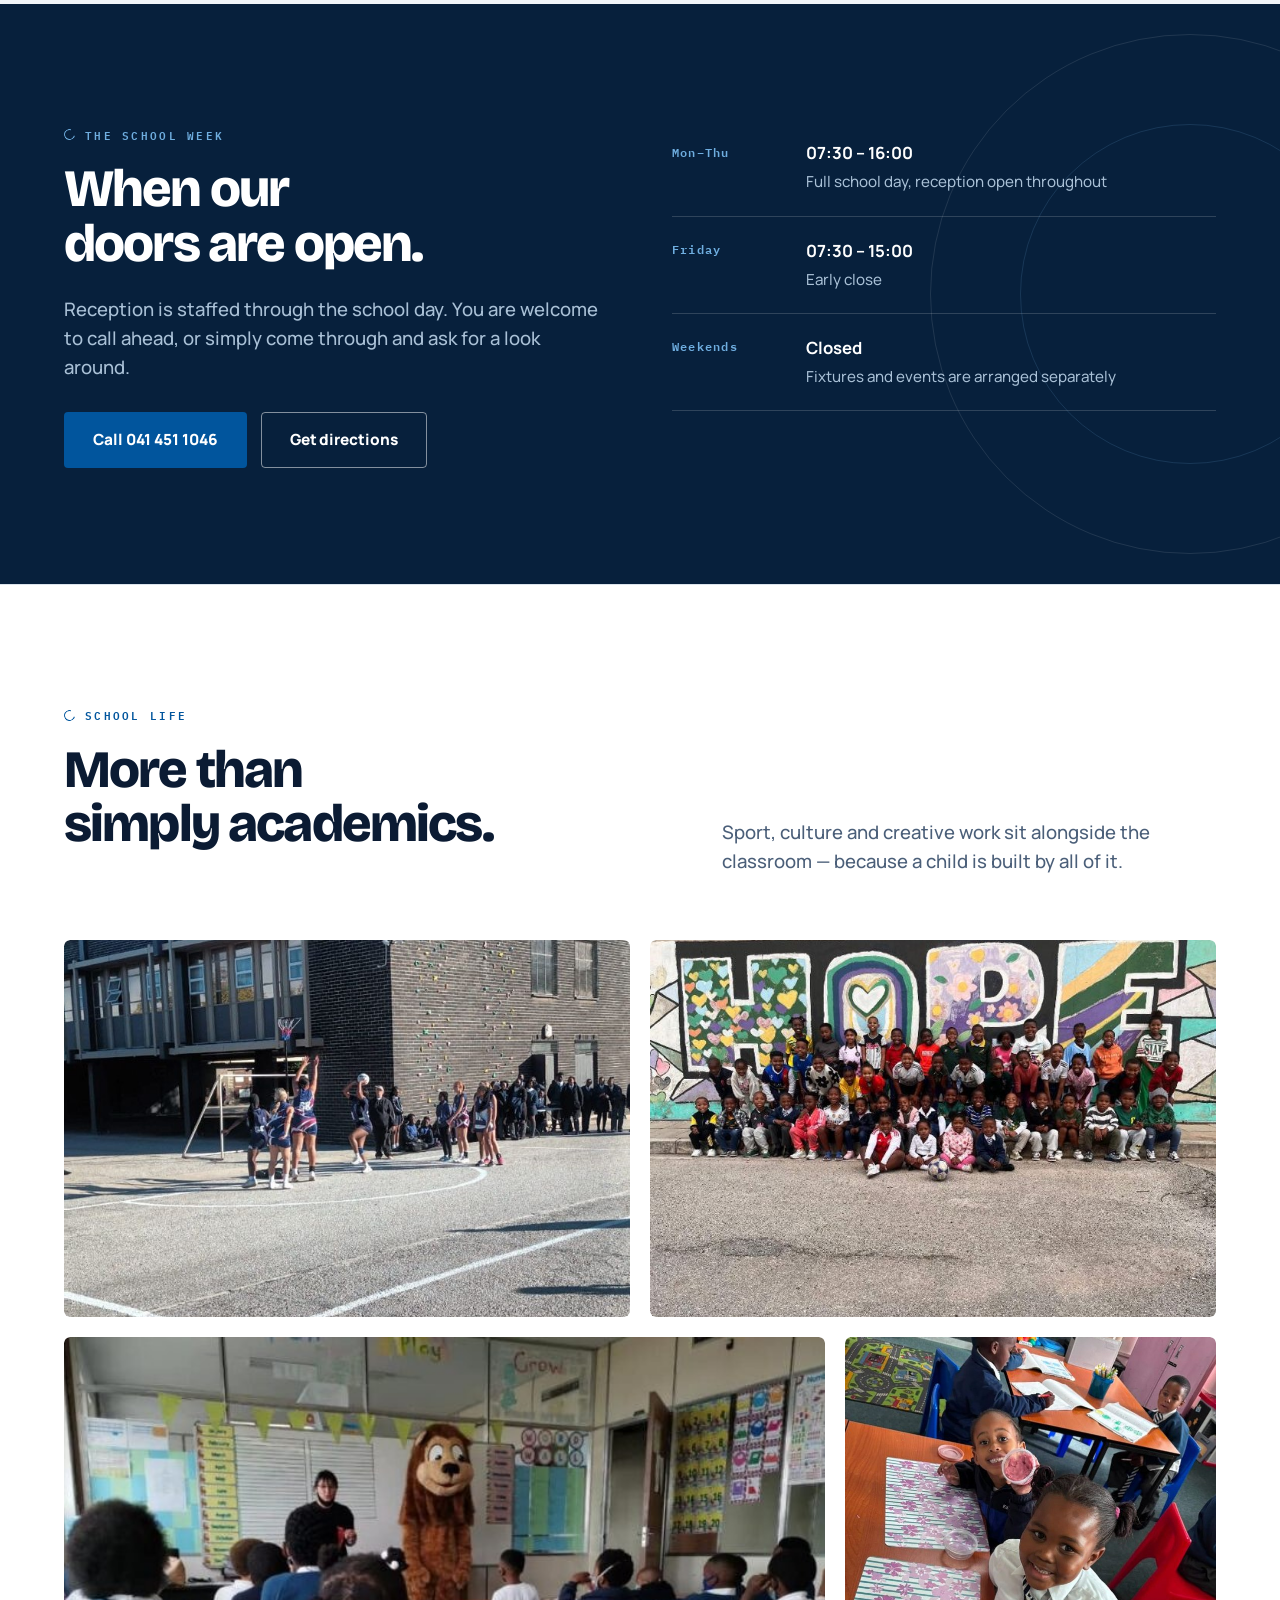
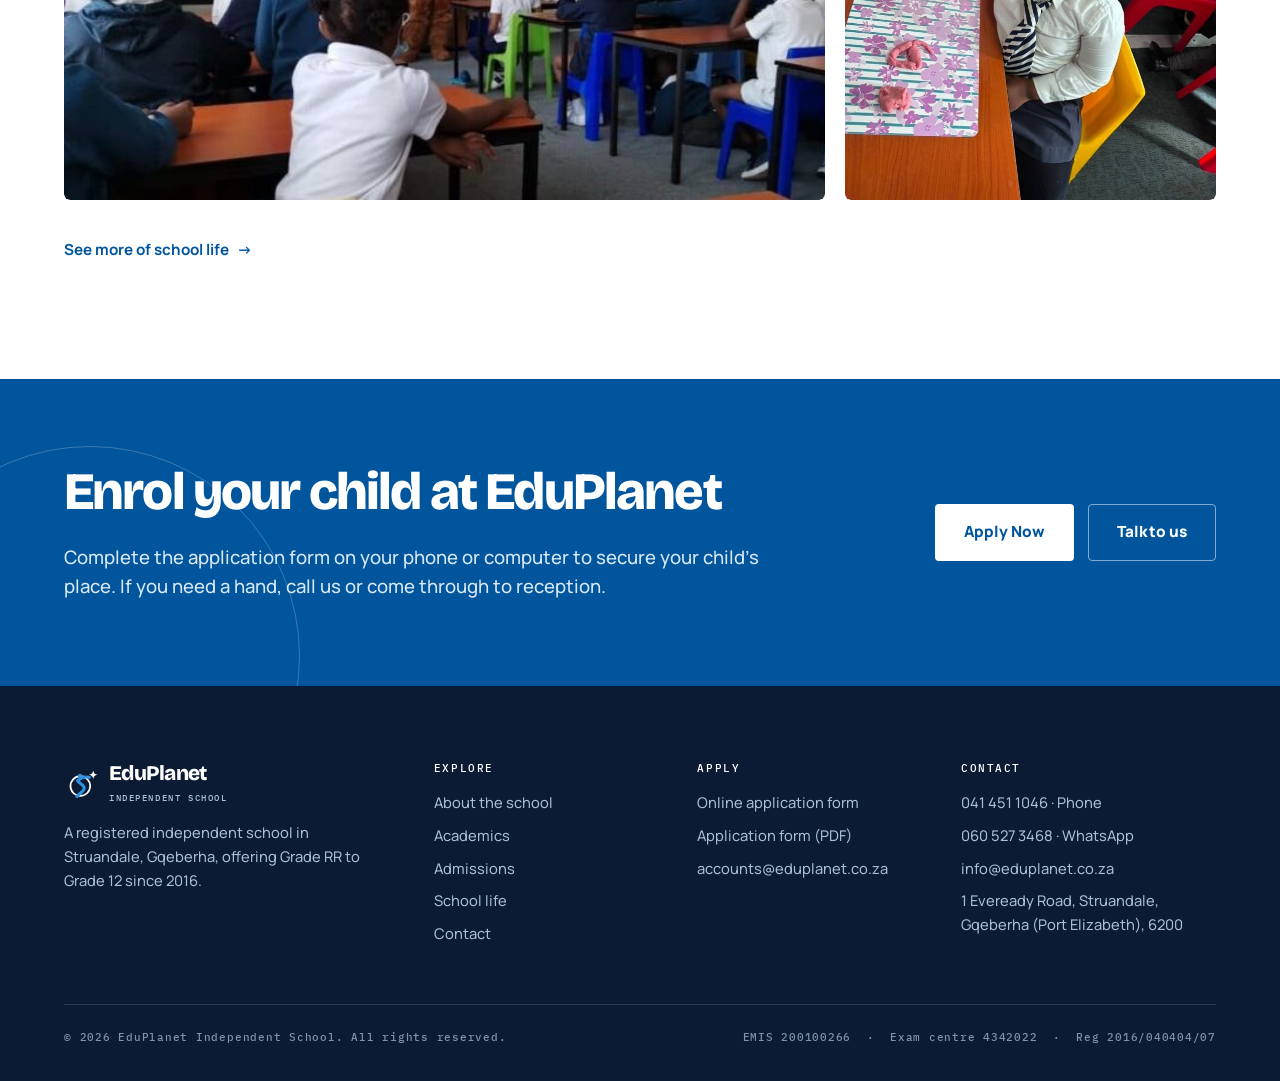
==== commit 9a329af2: "Play the hero video everywhere, bolder type, full subject lists Video: the hero was gated off on pho" ====
--- a/index.html
+++ b/index.html
@@ -28,8 +28,8 @@
 <!-- Fonts load without blocking rendering: a slow or filtered font host must never
      stall the page or the script that reveals its content. -->
 <link rel="stylesheet" media="print" onload="this.media='all';this.onload=null"
-      href="https://fonts.googleapis.com/css2?family=Newsreader:opsz,wght@6..72,500;6..72,600&family=Manrope:wght@400;500;700&family=IBM+Plex+Mono:wght@500&display=swap">
-<noscript><link rel="stylesheet" href="https://fonts.googleapis.com/css2?family=Newsreader:opsz,wght@6..72,500;6..72,600&family=Manrope:wght@400;500;700&family=IBM+Plex+Mono:wght@500&display=swap"></noscript>
+      href="https://fonts.googleapis.com/css2?family=Bricolage+Grotesque:wght@600;700;800&family=Manrope:wght@400;500;600;700;800&family=IBM+Plex+Mono:wght@500;600&display=swap">
+<noscript><link rel="stylesheet" href="https://fonts.googleapis.com/css2?family=Bricolage+Grotesque:wght@600;700;800&family=Manrope:wght@400;500;600;700;800&family=IBM+Plex+Mono:wght@500;600&display=swap"></noscript>
 <link rel="stylesheet" href="assets/css/styles.css">
 </head>
 <body>
@@ -196,6 +196,65 @@
   </div>
 </section>
 
+
+<section class="band band--tint">
+  <div class="wrap">
+    <div class="section-head section-head--split reveal">
+      <div>
+        <p class="eyebrow">Phases at a glance</p>
+        <h2>One school, from first day to matric.</h2>
+      </div>
+      <p class="lede">A child can start with us in Grade RR and leave with a matric certificate, without ever changing schools or curricula.</p>
+    </div>
+
+    <div class="grid grid--4 stagger">
+      <article class="card">
+        <span class="card__num">Grades RR&ndash;3</span>
+        <h3>Foundation</h3>
+        <p>English, Afrikaans, Mathematics and Life Skills, taught through play, movement and creative work.</p>
+      </article>
+      <article class="card">
+        <span class="card__num">Grades 4&ndash;6</span>
+        <h3>Intermediate</h3>
+        <p>Separate subjects begin, adding Natural Sciences and Technology and Social Sciences to the core.</p>
+      </article>
+      <article class="card">
+        <span class="card__num">Grades 7&ndash;9</span>
+        <h3>Senior</h3>
+        <p>Nine subjects, the broadest spread of the school career, ending in an informed Grade 9 subject choice.</p>
+      </article>
+      <article class="card">
+        <span class="card__num">Grades 10&ndash;12</span>
+        <h3>FET</h3>
+        <p>Four compulsory core subjects plus electives from Physical Sciences through to Tourism and CAT.</p>
+      </article>
+    </div>
+
+    <p style="margin-top:34px"><a class="arrow-link" href="academics.html">See every subject, phase by phase <span aria-hidden="true">&rarr;</span></a></p>
+  </div>
+</section>
+
+<section class="band band--navy">
+  <div class="wrap">
+    <div class="split reveal" style="align-items:start">
+      <div>
+        <p class="eyebrow">The school week</p>
+        <h2>When our doors are open.</h2>
+        <p class="lede">Reception is staffed through the school day. You are welcome to call ahead, or simply come through and ask for a look around.</p>
+        <div class="btn-row" style="margin-top:30px">
+          <a class="btn btn--primary" href="tel:+27414511046">Call 041 451 1046</a>
+          <a class="btn btn--on-dark" href="https://www.google.com/maps/search/?api=1&query=1+Eveready+Road+Struandale+Gqeberha+6200" target="_blank" rel="noopener">Get directions</a>
+        </div>
+      </div>
+      <ul class="day">
+        <li><time>Mon&ndash;Thu</time><div><strong>07:30 &ndash; 16:00</strong><span>Full school day, reception open throughout</span></div></li>
+        <li><time>Friday</time><div><strong>07:30 &ndash; 15:00</strong><span>Early close</span></div></li>
+        <li><time>Weekends</time><div><strong>Closed</strong><span>Fixtures and events are arranged separately</span></div></li>
+      </ul>
+    </div>
+  </div>
+</section>
+
 <section class="band band--paper">
   <div class="wrap">
     <div class="section-head section-head--split reveal">
--- a/assets/css/styles.css
+++ b/assets/css/styles.css
@@ -32,7 +32,8 @@
   --hairline-strong:#7A8CA3;   /* interactive borders — must clear 3:1 on white */
 
   /* Type */
-  --display: "Newsreader", "Iowan Old Style", Georgia, "Times New Roman", serif;
+  --display: "Bricolage Grotesque", "Manrope", ui-sans-serif, system-ui, -apple-system,
+             "Segoe UI", Helvetica, Arial, sans-serif;
   --sans:    "Manrope", ui-sans-serif, system-ui, -apple-system, "Segoe UI", Helvetica, Arial, sans-serif;
   --mono:    "IBM Plex Mono", ui-monospace, SFMono-Regular, Menlo, Consolas, monospace;
 
@@ -66,9 +67,9 @@
   background: var(--canvas);
   color: var(--text);
   font-family: var(--sans);
-  font-size: clamp(16px, .55vw + 14.4px, 17.5px);
-  line-height: 1.65;
-  font-weight: 400;
+  font-size: clamp(16.5px, .55vw + 14.9px, 18px);
+  line-height: 1.62;
+  font-weight: 450;
   -webkit-font-smoothing: antialiased;
   text-rendering: optimizeLegibility;
 }
@@ -78,18 +79,18 @@
 
 h1, h2, h3, h4 {
   font-family: var(--display);
-  font-weight: 600;
-  line-height: 1.1;
-  letter-spacing: -.015em;
+  font-weight: 800;
+  line-height: 1.04;
+  letter-spacing: -.035em;
   color: var(--ink);
-  margin: 0 0 .5em;
+  margin: 0 0 .45em;
   text-wrap: balance;
 }
 
-h1 { font-size: clamp(2.4rem, 5.2vw, 4.2rem); }
-h2 { font-size: clamp(1.9rem, 3.4vw, 2.9rem); }
-h3 { font-size: clamp(1.25rem, 1.6vw, 1.5rem); }
-h4 { font-size: 1.05rem; font-family: var(--sans); font-weight: 700; letter-spacing: 0; }
+h1 { font-size: clamp(2.9rem, 6.4vw, 5.4rem); }
+h2 { font-size: clamp(2.1rem, 4.1vw, 3.5rem); }
+h3 { font-size: clamp(1.35rem, 1.8vw, 1.7rem); letter-spacing: -.025em; }
+h4 { font-size: 1.1rem; font-weight: 700; letter-spacing: -.015em; }
 
 p { margin: 0 0 1.1em; }
 p:last-child { margin-bottom: 0; }
@@ -129,12 +130,12 @@
 .eyebrow {
   display: inline-flex; align-items: center; gap: 10px;
   font-family: var(--mono);
-  font-size: .72rem;
-  font-weight: 500;
-  letter-spacing: .16em;
+  font-size: .715rem;
+  font-weight: 600;
+  letter-spacing: .2em;
   text-transform: uppercase;
   color: var(--brand);
-  margin: 0 0 1.1rem;
+  margin: 0 0 1.15rem;
 }
 .eyebrow::before {
   content: "";
@@ -150,8 +151,9 @@
 .hero .eyebrow { color: #C3DCF4; }
 
 .lede {
-  font-size: clamp(1.08rem, 1.35vw, 1.3rem);
-  line-height: 1.6;
+  font-size: clamp(1.14rem, 1.45vw, 1.4rem);
+  line-height: 1.55;
+  font-weight: 500;
   color: var(--text-muted);
   max-width: 62ch;
 }
@@ -162,10 +164,10 @@
 .btn {
   display: inline-flex; align-items: center; justify-content: center; gap: .6em;
   font-family: var(--sans);
-  font-size: .95rem;
-  font-weight: 700;
-  letter-spacing: .01em;
-  padding: 14px 26px;
+  font-size: .96rem;
+  font-weight: 800;
+  letter-spacing: -.005em;
+  padding: 15px 28px;
   border-radius: 4px;
   border: 1.5px solid transparent;
   text-decoration: none;
@@ -237,7 +239,7 @@
 .brand svg { width: 34px; height: 34px; flex: none; }
 .brand__name {
   font-family: var(--display);
-  font-size: 1.24rem; font-weight: 600; letter-spacing: -.01em; line-height: 1;
+  font-size: 1.3rem; font-weight: 800; letter-spacing: -.035em; line-height: 1;
 }
 .brand__sub {
   display: block;
@@ -252,7 +254,7 @@
   color: var(--on-navy);
   text-decoration: none;
   font-size: .93rem;
-  font-weight: 500;
+  font-weight: 600;
   padding: 9px 13px;
   border-radius: 4px;
   white-space: nowrap;
@@ -471,8 +473,9 @@
 @media (max-width: 780px) { .stats { grid-template-columns: repeat(2, minmax(0,1fr)); } }
 .stat { background: var(--paper); padding: clamp(22px, 2.6vw, 32px); }
 .stat__value {
-  font-family: var(--display); font-size: clamp(1.9rem, 3vw, 2.6rem);
-  font-weight: 600; color: var(--brand); line-height: 1; margin-bottom: 10px;
+  font-family: var(--display); font-size: clamp(2.1rem, 3.3vw, 3rem);
+  font-weight: 800; letter-spacing: -.04em; color: var(--brand);
+  line-height: 1; margin-bottom: 10px;
 }
 .stat__label {
   font-family: var(--mono); font-size: .68rem; letter-spacing: .13em;
@@ -598,8 +601,9 @@
 .quote blockquote {
   margin: 0;
   font-family: var(--display);
-  font-size: clamp(1.5rem, 2.7vw, 2.2rem);
-  line-height: 1.28; color: #fff; font-weight: 600;
+  font-size: clamp(1.7rem, 3vw, 2.6rem);
+  line-height: 1.14; letter-spacing: -.035em;
+  color: #fff; font-weight: 800;
   max-width: 20ch;
 }
 .quote cite {
@@ -709,3 +713,111 @@
   .header, .hero__media, .cta, .nav-toggle { display: none !important; }
   body { background: #fff; color: #000; }
 }
+
+/* ------------------------------------------------- hero play fallback -- */
+/* Shown only when the browser refuses muted autoplay (iOS Low Power Mode). */
+.hero__play {
+  display: inline-flex; align-items: center; gap: 10px;
+  margin-top: 22px;
+  padding: 12px 22px;
+  font-family: var(--sans); font-size: .9rem; font-weight: 800;
+  color: #fff; background: rgba(255,255,255,.14);
+  border: 1.5px solid rgba(255,255,255,.55);
+  border-radius: 999px; cursor: pointer;
+  backdrop-filter: blur(8px); -webkit-backdrop-filter: blur(8px);
+  transition: background-color .4s var(--ease), border-color .4s var(--ease);
+}
+.hero__play:hover { background: rgba(255,255,255,.26); border-color: #fff; }
+.hero__play svg { width: 15px; height: 15px; fill: currentColor; }
+
+/* ------------------------------------------------------- subject lists -- */
+
+.phase {
+  border-top: 2px solid var(--ink);
+  padding-top: 26px;
+  display: grid; grid-template-columns: minmax(0, 300px) minmax(0, 1fr);
+  gap: 24px clamp(30px, 5vw, 70px);
+}
+.phase + .phase { margin-top: clamp(38px, 5vw, 58px); }
+@media (max-width: 780px) { .phase { grid-template-columns: 1fr; gap: 16px; } }
+
+.phase__grades {
+  font-family: var(--mono); font-size: .72rem; font-weight: 600;
+  letter-spacing: .16em; text-transform: uppercase; color: var(--brand);
+  margin: 0 0 10px;
+}
+.phase h3 { margin-bottom: .35em; }
+.phase__note { color: var(--text-muted); font-size: .96rem; margin: 0; }
+
+/* Rules sit on the TOP of each row so both columns of a split list start
+   with one, then the container closes the last row off. */
+.subjects {
+  list-style: none; padding: 0; margin: 0; display: grid; gap: 0;
+  border-bottom: 1px solid var(--hairline);
+}
+.subjects li {
+  display: flex; align-items: baseline; gap: 14px;
+  padding: 11px 0;
+  border-top: 1px solid var(--hairline);
+  font-weight: 600;
+}
+.subjects li::before {
+  content: ""; flex: none;
+  width: 6px; height: 6px; border-radius: 50%;
+  background: var(--brand); transform: translateY(-3px);
+}
+.subjects--split { grid-template-columns: repeat(2, minmax(0,1fr)); column-gap: clamp(24px,3vw,48px); }
+@media (max-width: 620px) { .subjects--split { grid-template-columns: 1fr; } }
+
+.subjects__head {
+  font-family: var(--mono); font-size: .68rem; font-weight: 600;
+  letter-spacing: .15em; text-transform: uppercase; color: var(--text-muted);
+  margin: 0 0 6px;
+}
+.subjects__group + .subjects__group { margin-top: 28px; }
+
+.band--navy .subjects { border-bottom-color: rgba(255,255,255,.16); }
+.band--navy .subjects li { border-top-color: rgba(255,255,255,.16); color: #fff; }
+.band--navy .subjects li::before { background: var(--brand-300); }
+.band--navy .subjects__head { color: var(--on-navy-muted); }
+.band--navy .phase { border-top-color: rgba(255,255,255,.5); }
+.band--navy .phase__grades { color: var(--brand-300); }
+.band--navy .phase__note { color: var(--on-navy-muted); }
+
+/* ------------------------------------------------------------- the FAQ -- */
+
+.faq { border-top: 1px solid var(--hairline); }
+.faq__item { border-bottom: 1px solid var(--hairline); }
+.faq__q {
+  width: 100%; display: flex; align-items: center; justify-content: space-between;
+  gap: 20px; padding: 22px 0;
+  background: none; border: 0; cursor: pointer; text-align: left;
+  font-family: var(--display); font-size: clamp(1.05rem, 1.5vw, 1.28rem);
+  font-weight: 700; letter-spacing: -.02em; color: var(--ink);
+}
+.faq__q:hover { color: var(--brand); }
+.faq__q::after {
+  content: ""; flex: none;
+  width: 11px; height: 11px;
+  border-right: 2.5px solid currentColor; border-bottom: 2.5px solid currentColor;
+  transform: rotate(45deg) translate(-3px, -3px);
+  transition: transform .35s var(--ease);
+}
+.faq__q[aria-expanded="true"]::after { transform: rotate(-135deg) translate(-3px, -3px); }
+.faq__a { padding: 0 0 24px; max-width: 68ch; color: var(--text-muted); }
+.faq__a p:last-child { margin-bottom: 0; }
+
+/* ------------------------------------------------------- day timeline -- */
+
+.day { list-style: none; padding: 0; margin: 0; display: grid; gap: 0; }
+.day li {
+  display: grid; grid-template-columns: 108px 1fr; gap: 6px 26px;
+  padding: 20px 0; border-bottom: 1px solid rgba(255,255,255,.16);
+}
+@media (max-width: 620px) { .day li { grid-template-columns: 1fr; gap: 4px; } }
+.day time {
+  font-family: var(--mono); font-size: .78rem; font-weight: 600;
+  letter-spacing: .1em; color: var(--brand-300); padding-top: .2em;
+}
+.day strong { display: block; color: #fff; font-weight: 700; font-size: 1.05rem; }
+.day span { color: var(--on-navy-muted); font-size: .95rem; }
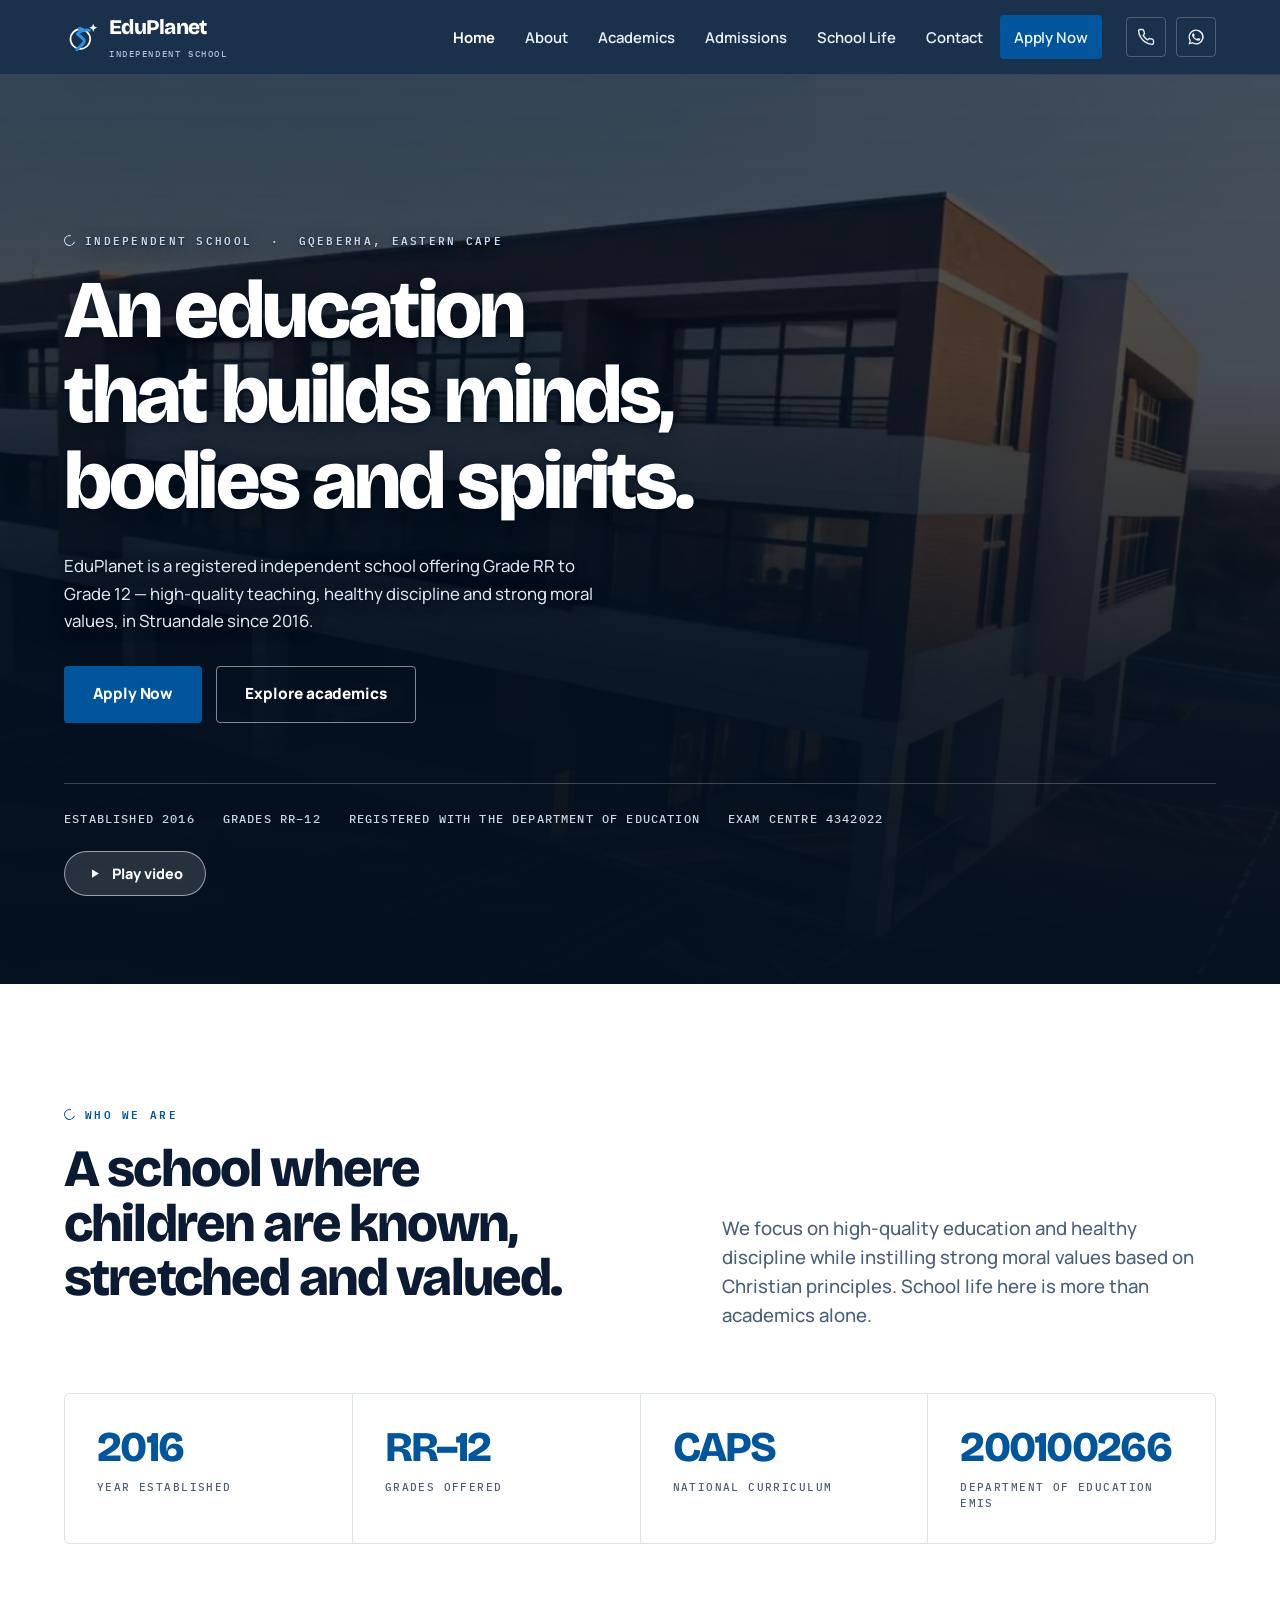
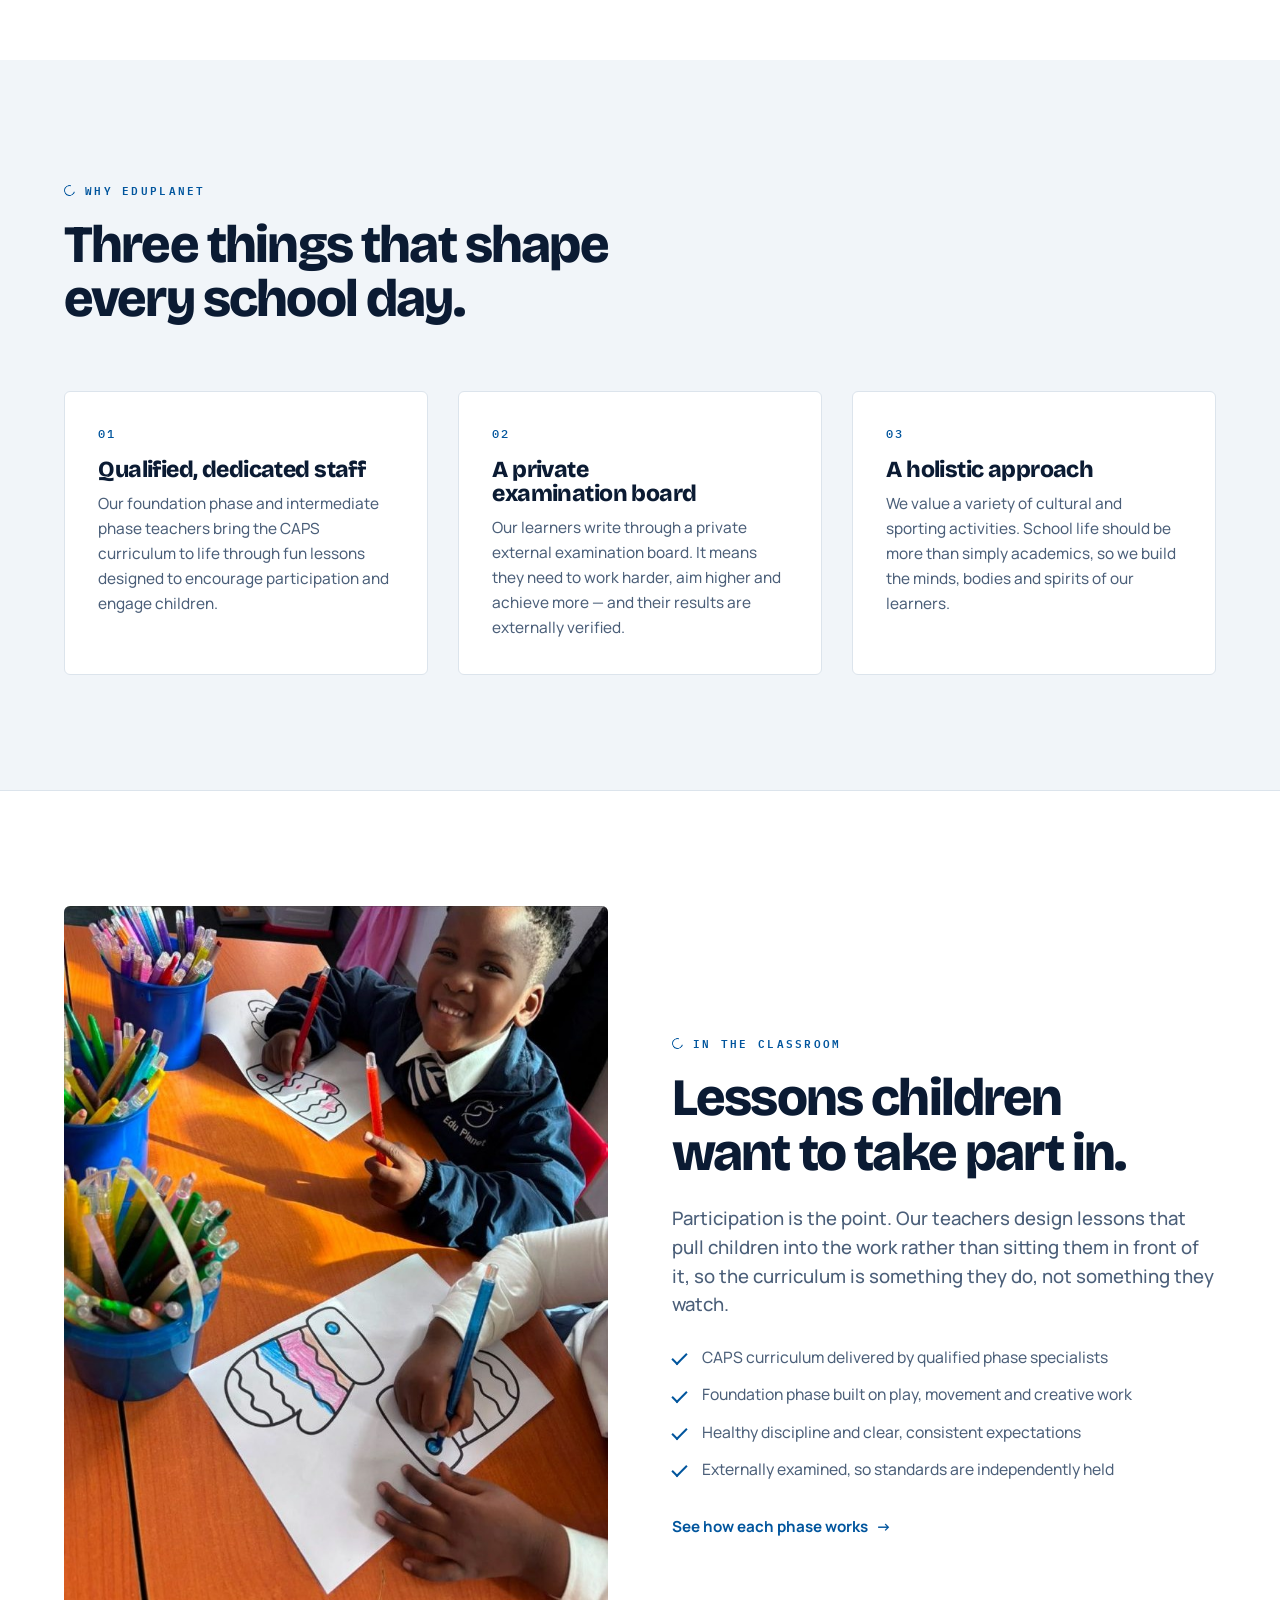
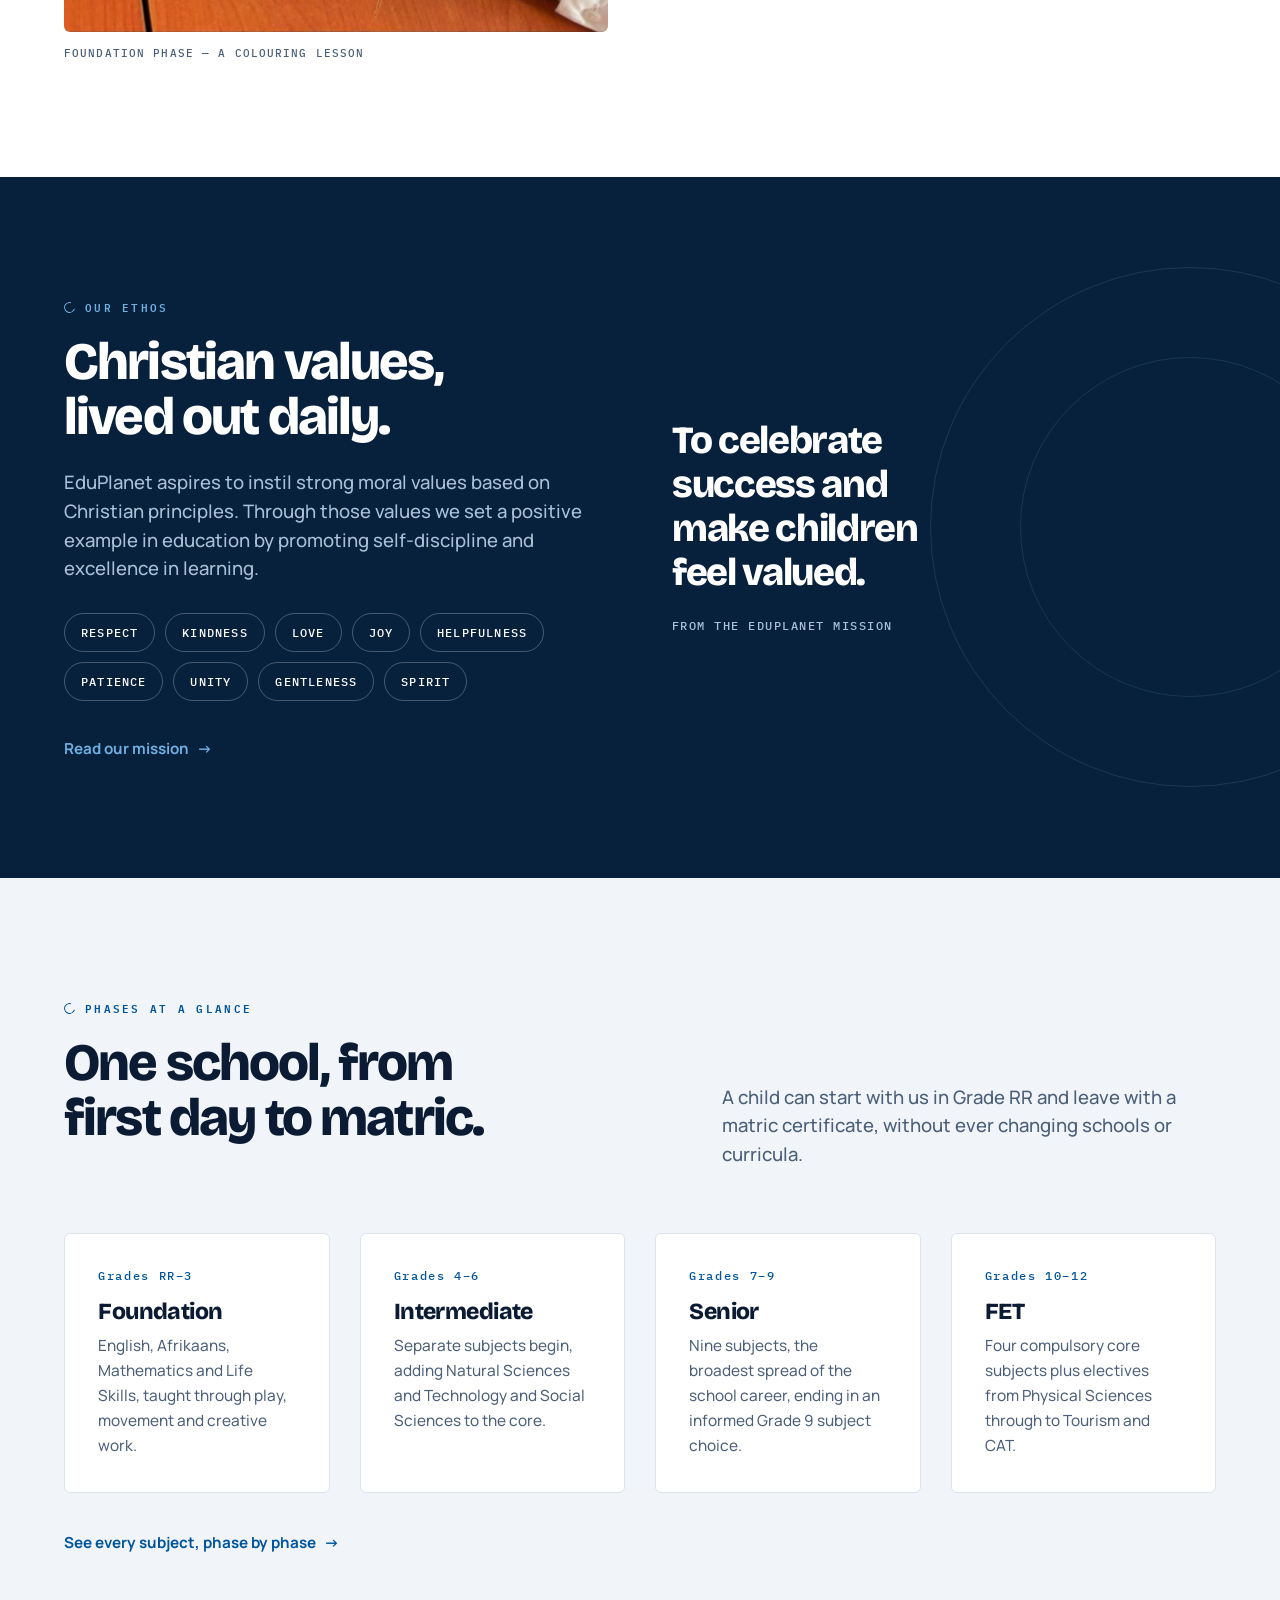
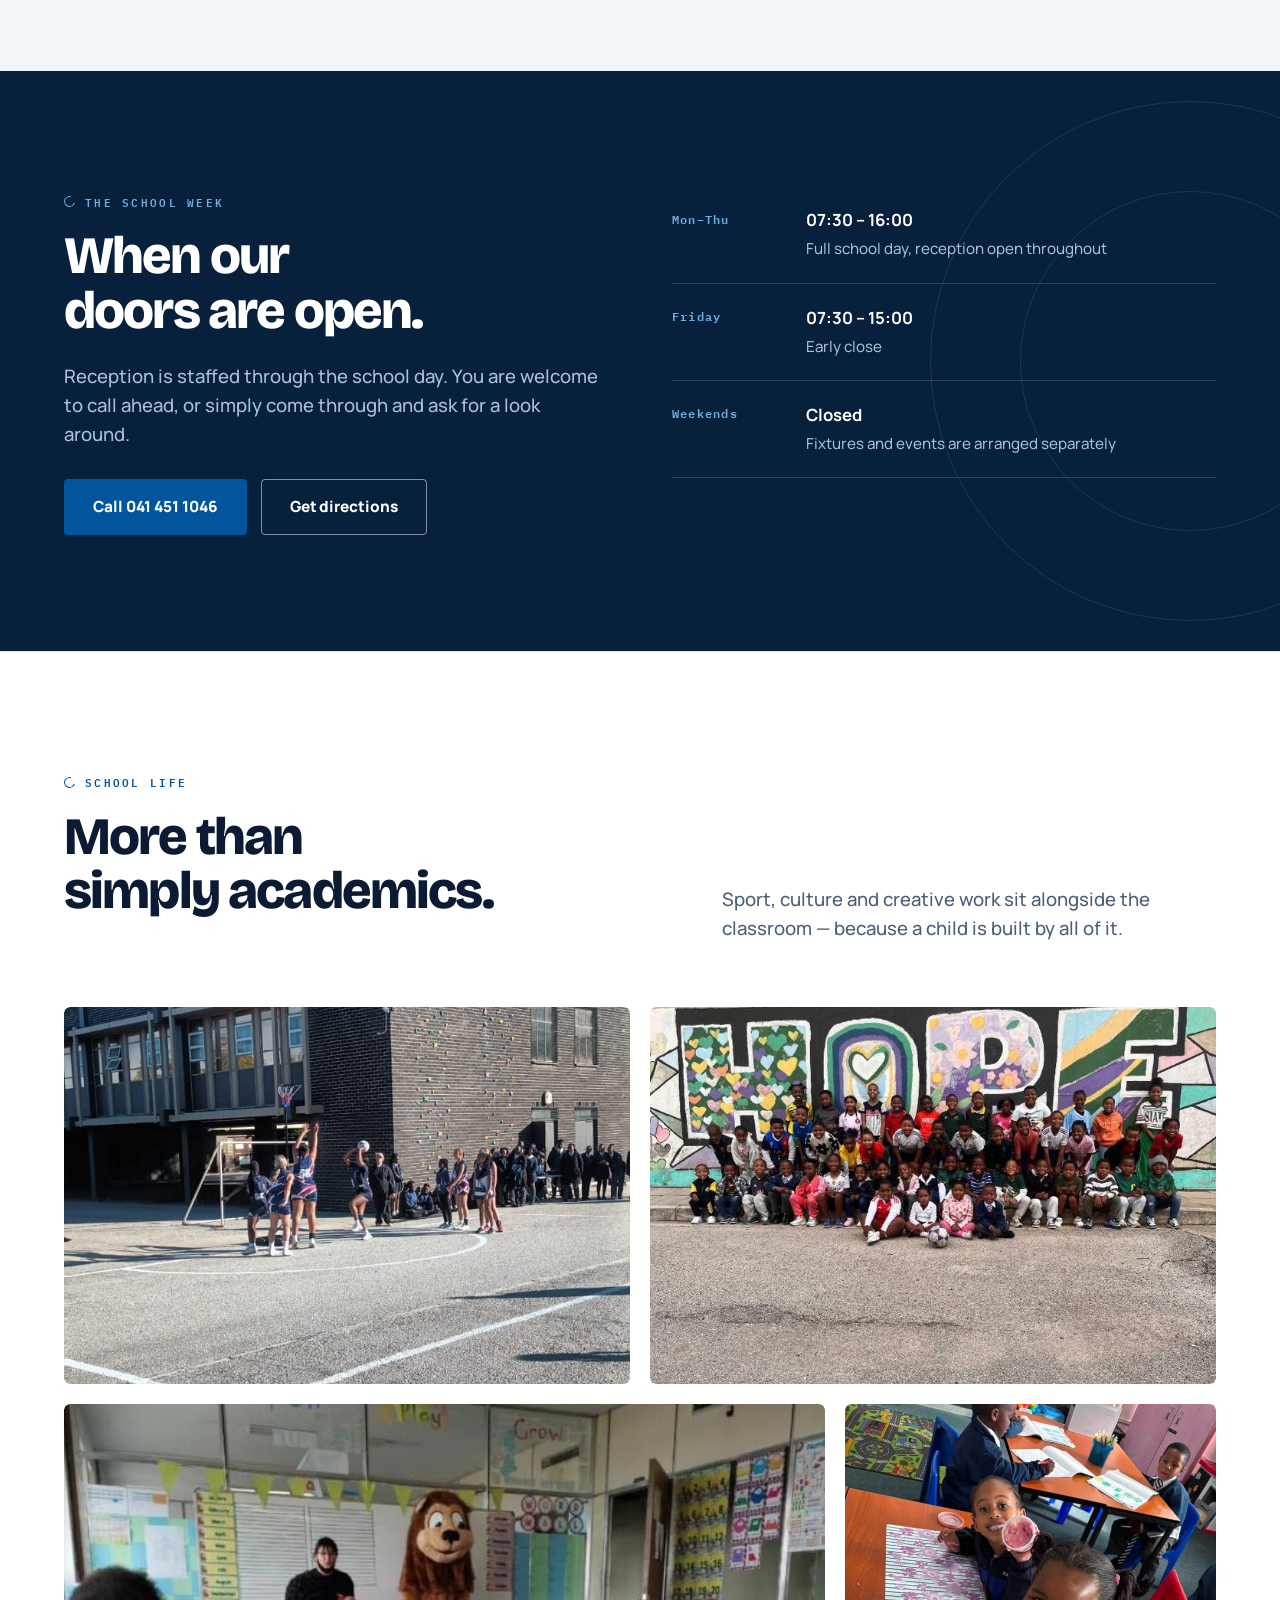
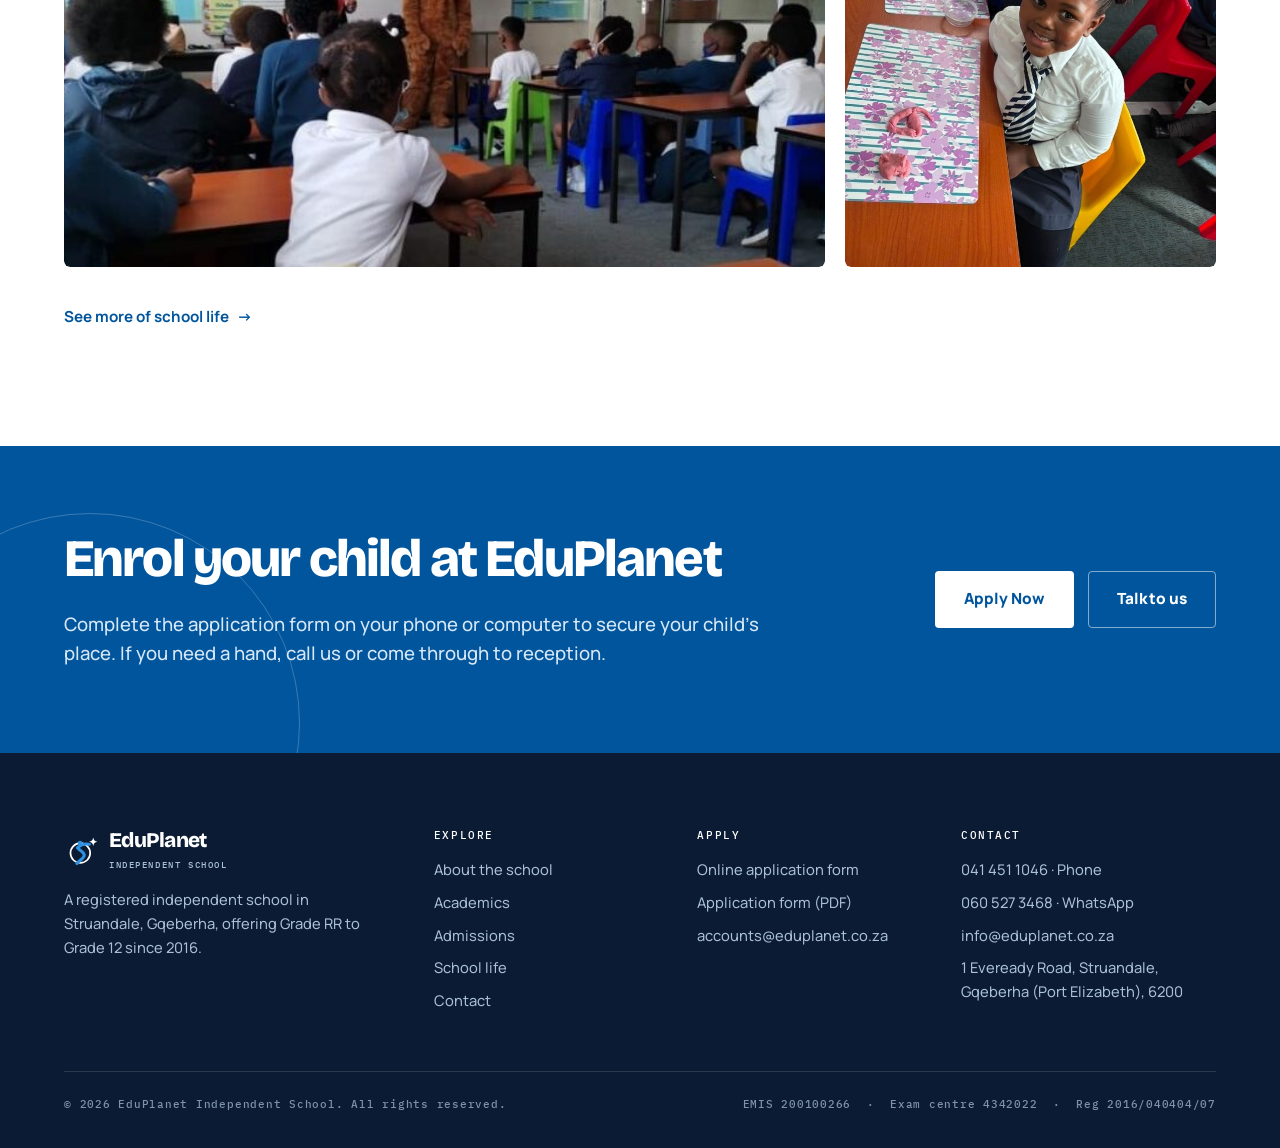
==== commit 5917038d: "Start the hero video on page load The video was only starting after the deferred script ran: the ele" ====
--- a/index.html
+++ b/index.html
@@ -78,10 +78,22 @@
 
 <section class="hero">
   <div class="hero__media">
-    <img src="assets/img/hero-poster.jpg" alt="" aria-hidden="true">
-    <video data-src-webm="assets/video/edu-planet-hero.webm"
-           data-src-mp4="assets/video/edu-planet-hero.mp4"
-           muted loop playsinline preload="none" aria-hidden="true" tabindex="-1"></video>
+    <video poster="assets/img/hero-poster.jpg" autoplay muted loop playsinline
+           preload="auto" aria-hidden="true" tabindex="-1">
+      <source src="assets/video/edu-planet-hero.webm" type="video/webm">
+      <source src="assets/video/edu-planet-hero.mp4" type="video/mp4">
+    </video>
+    <script>
+(function () {
+  var v = document.currentScript.previousElementSibling;
+  var reduce = window.matchMedia('(prefers-reduced-motion: reduce)').matches;
+  var save = !!(navigator.connection && navigator.connection.saveData);
+  if (!reduce && !save) return;          // the common path: let it autoplay
+  v.removeAttribute('autoplay');
+  while (v.firstChild) v.removeChild(v.firstChild);
+  v.load();                              // poster attribute carries the hero
+})();
+</script>
   </div>
   <div class="hero__scrim" aria-hidden="true"></div>
 
--- a/assets/css/styles.css
+++ b/assets/css/styles.css
@@ -327,9 +327,9 @@
   object-fit: cover;
   object-position: 50% 42%;
 }
-.hero__media video { opacity: 0; transition: opacity 1.1s var(--ease); will-change: opacity; }
-.hero.video-ready .hero__media video { opacity: 1; }
-.hero.video-ready .hero__media img { opacity: 0; transition: opacity 1.1s var(--ease); }
+/* The poster attribute paints the first frame, so the element is visible from
+   the start and there is nothing to fade in. */
+.hero__media video { opacity: 1; background: var(--navy); }
 
 /* Four-layer legibility: base linear scrim + radial + text shadow on the block. */
 /* Tuned against the WORST frame behind the text — the bright golden-hour poster
@@ -700,7 +700,6 @@
   }
   .reveal, .stagger > *,
   .js .reveal, .js .stagger > * { opacity: 1 !important; transform: none !important; }
-  .hero__media video { display: none; }
 }
 
 /* Short screens: the hero meta strip has no room. */
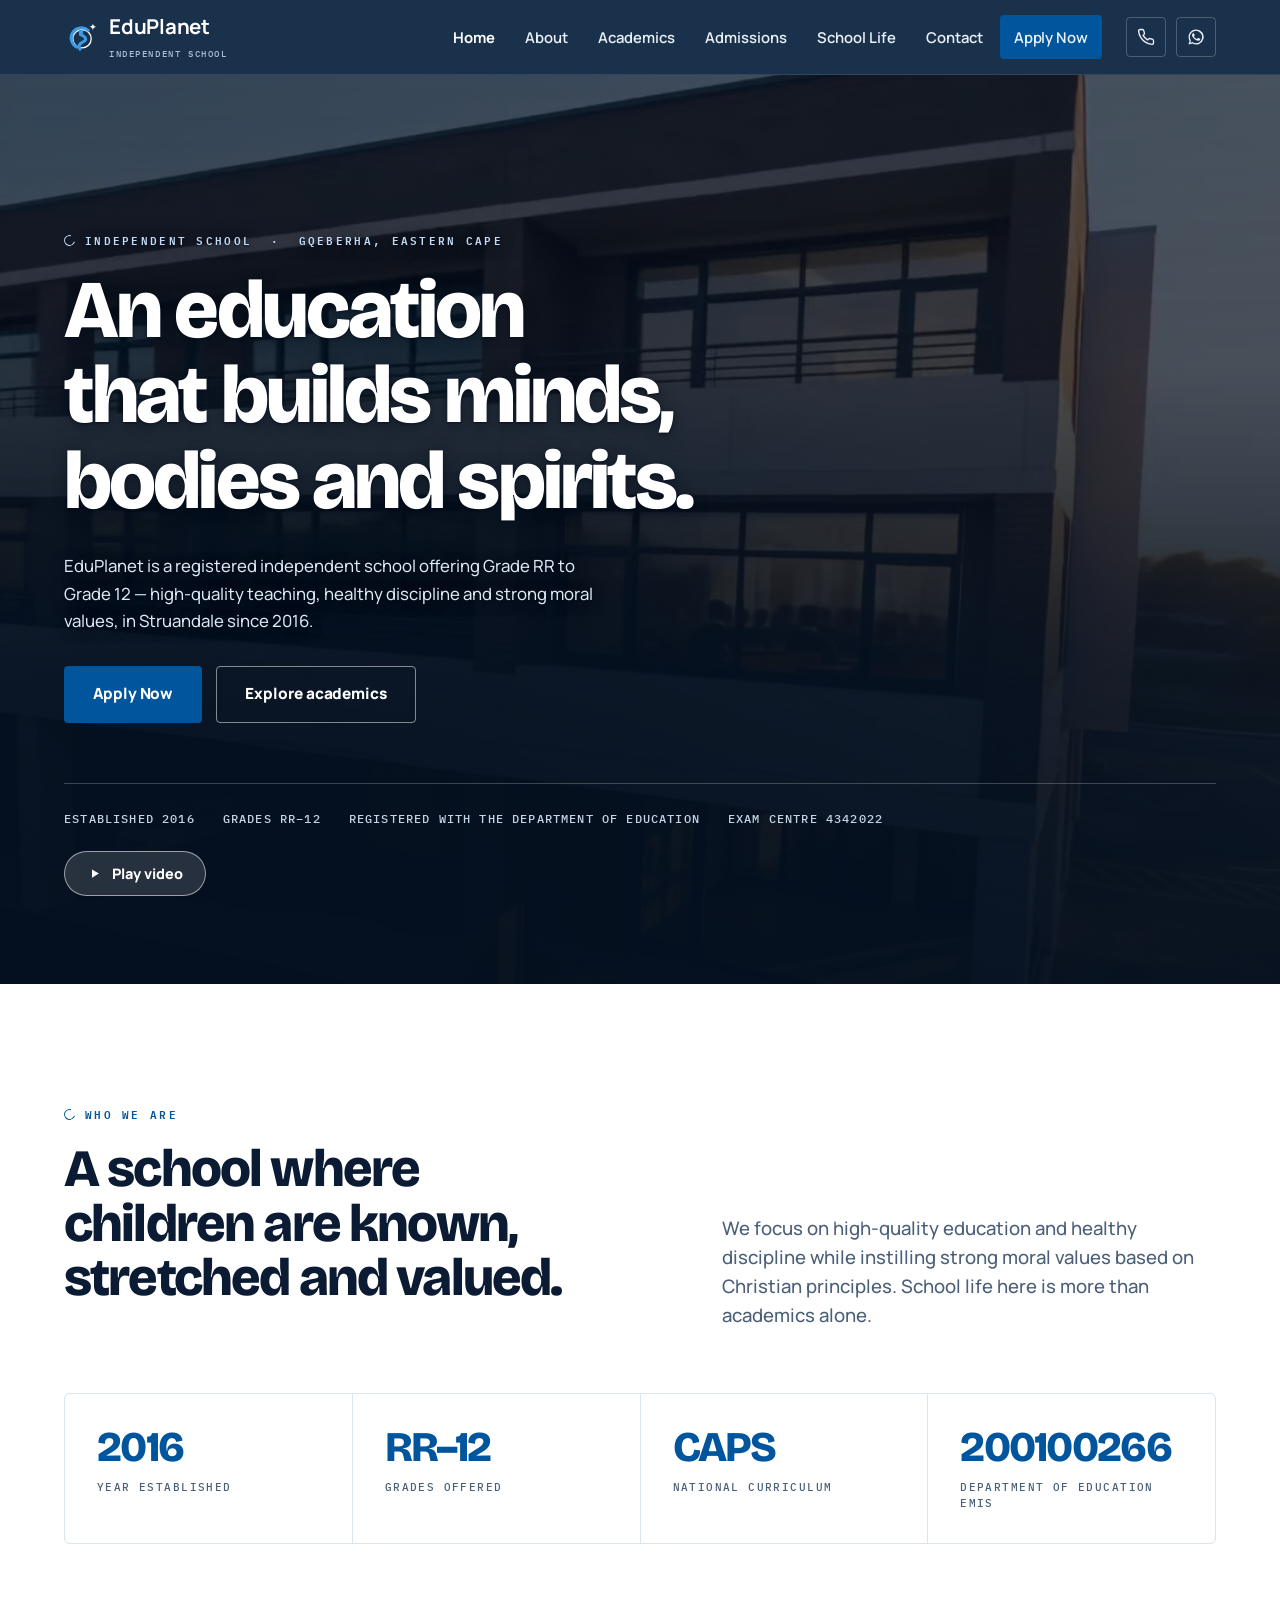
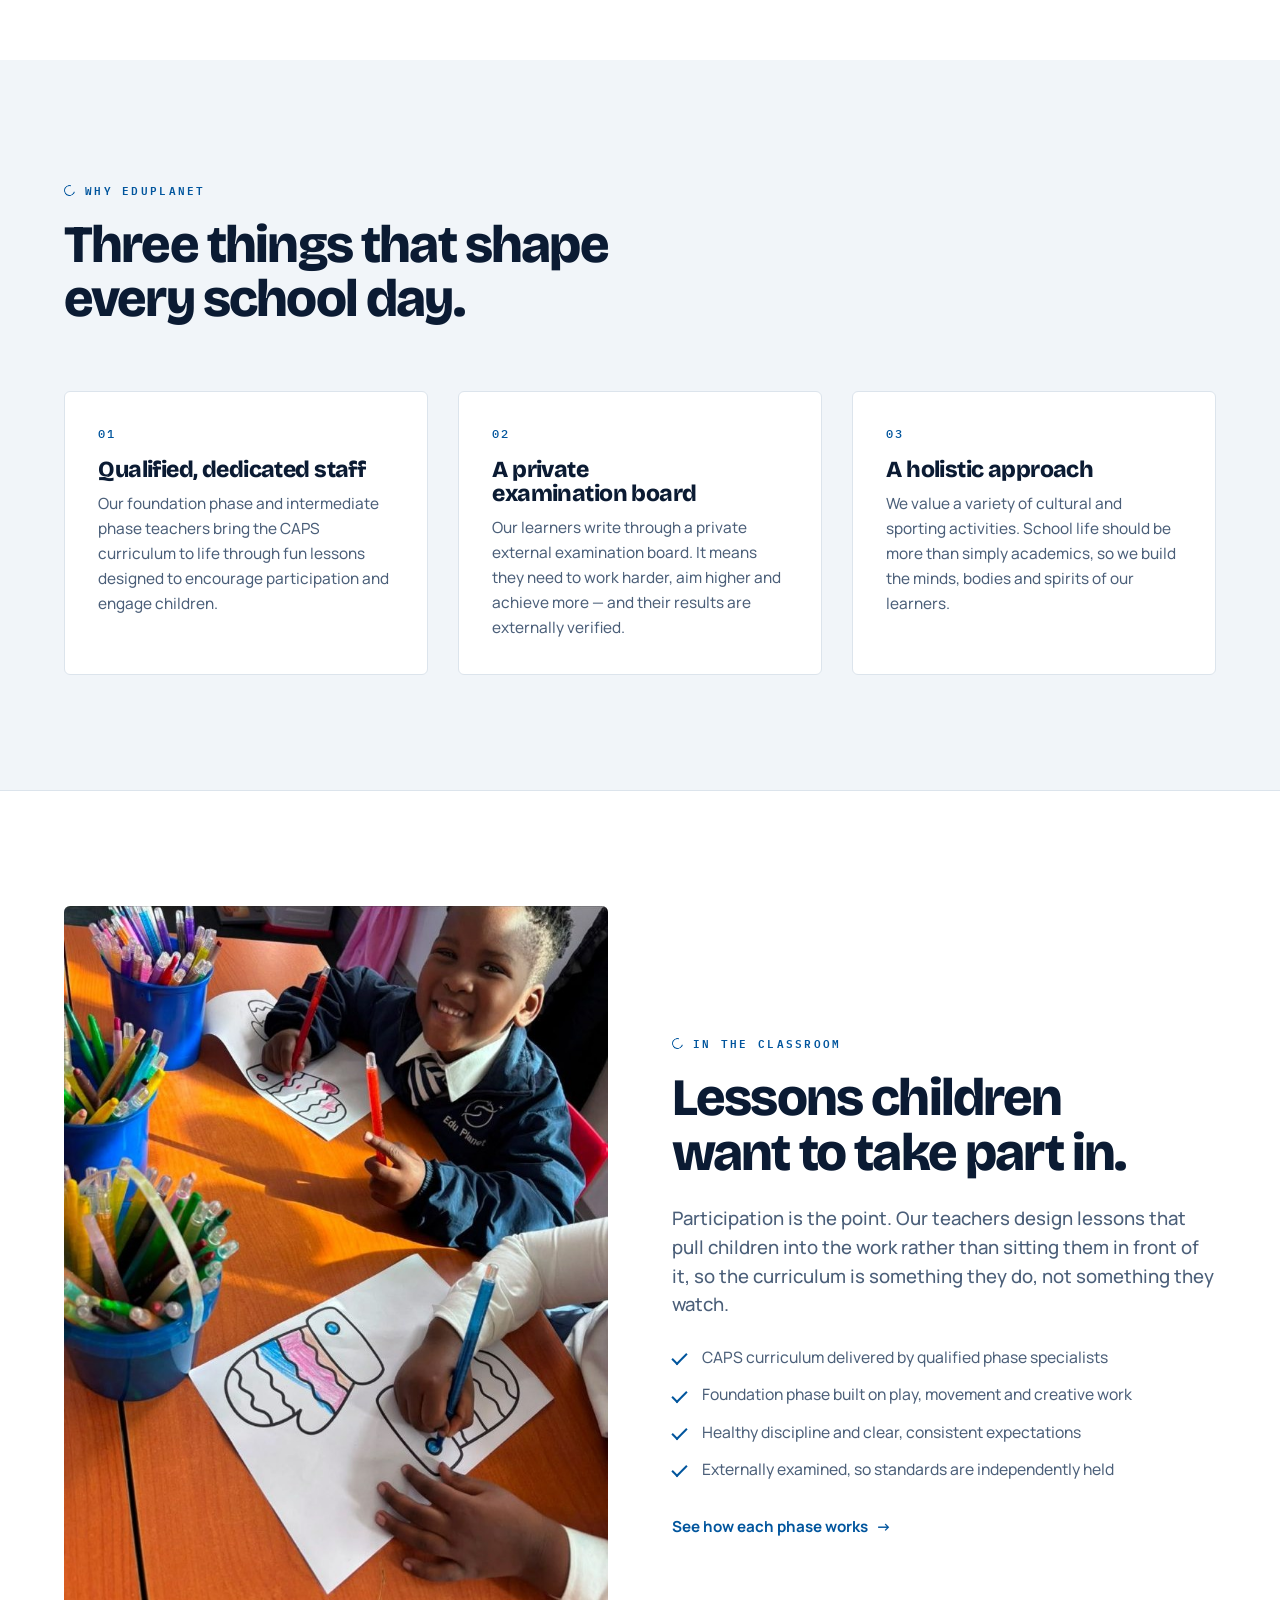
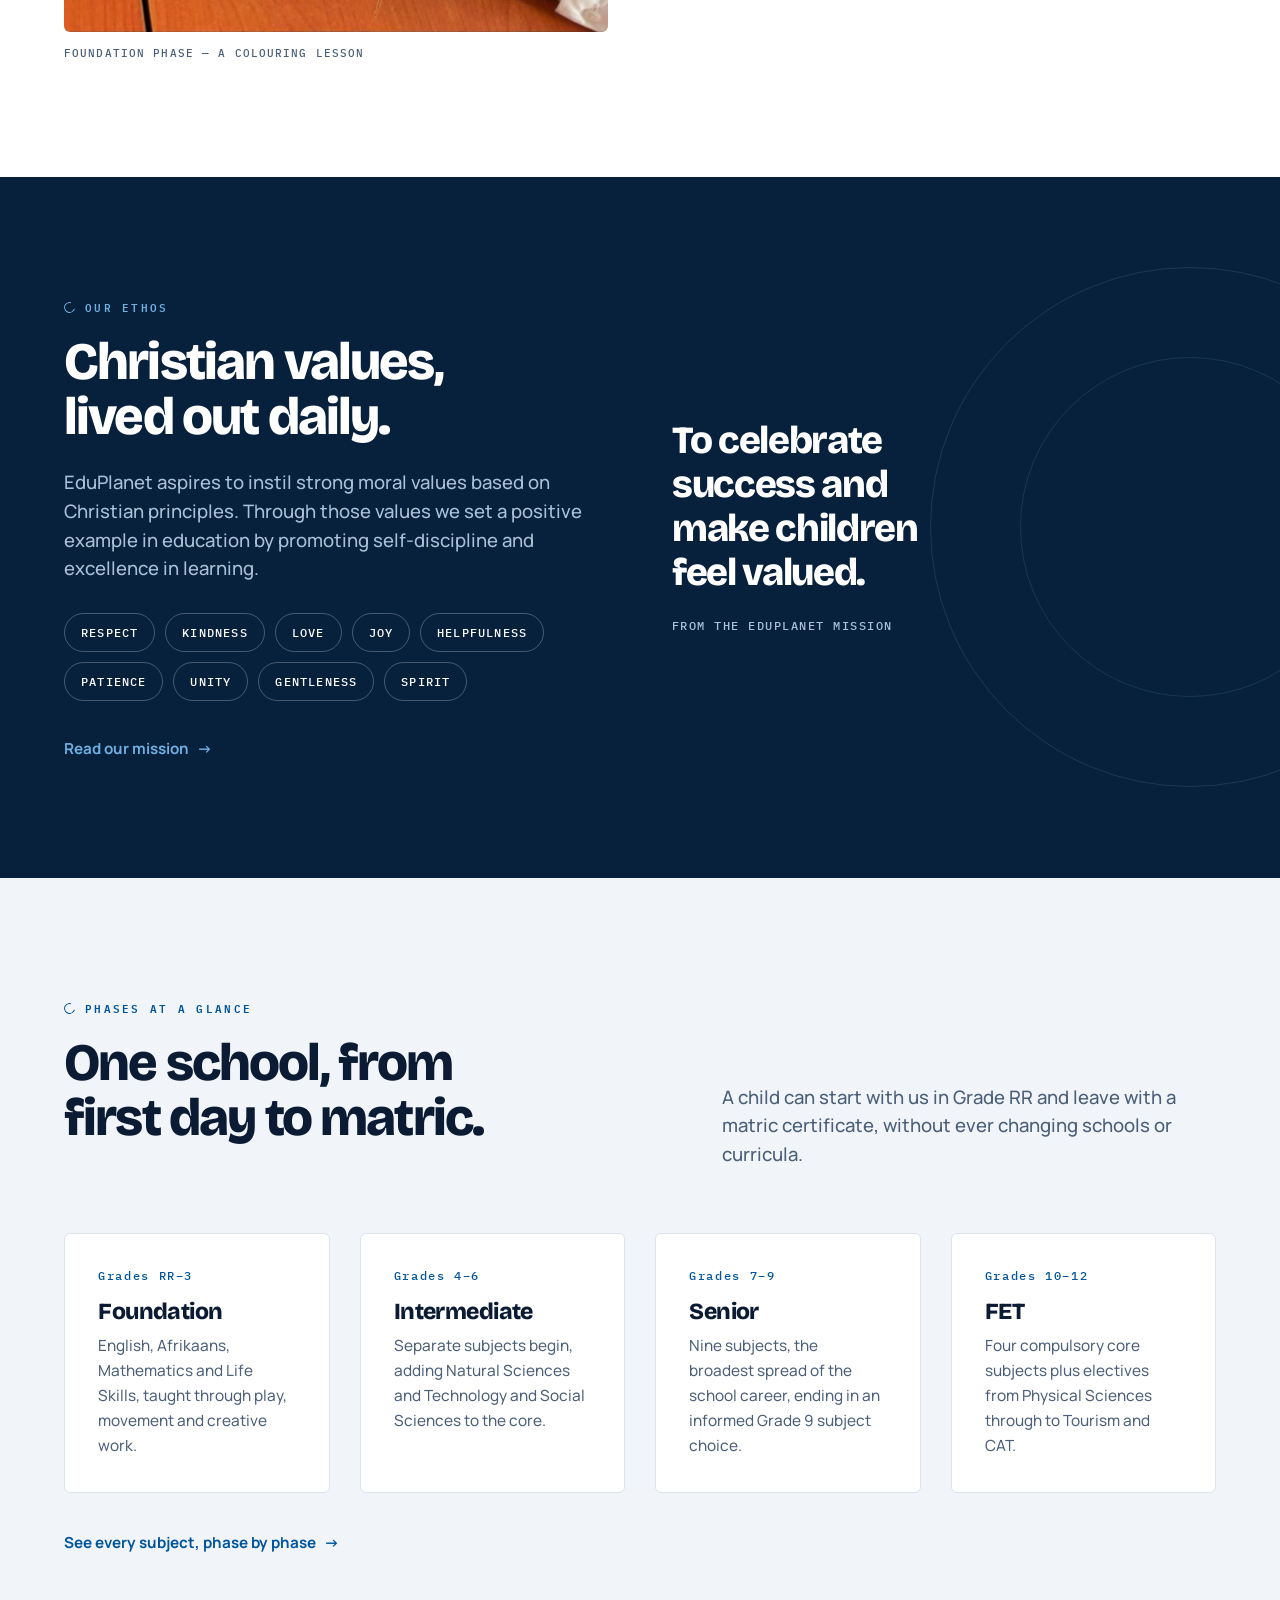
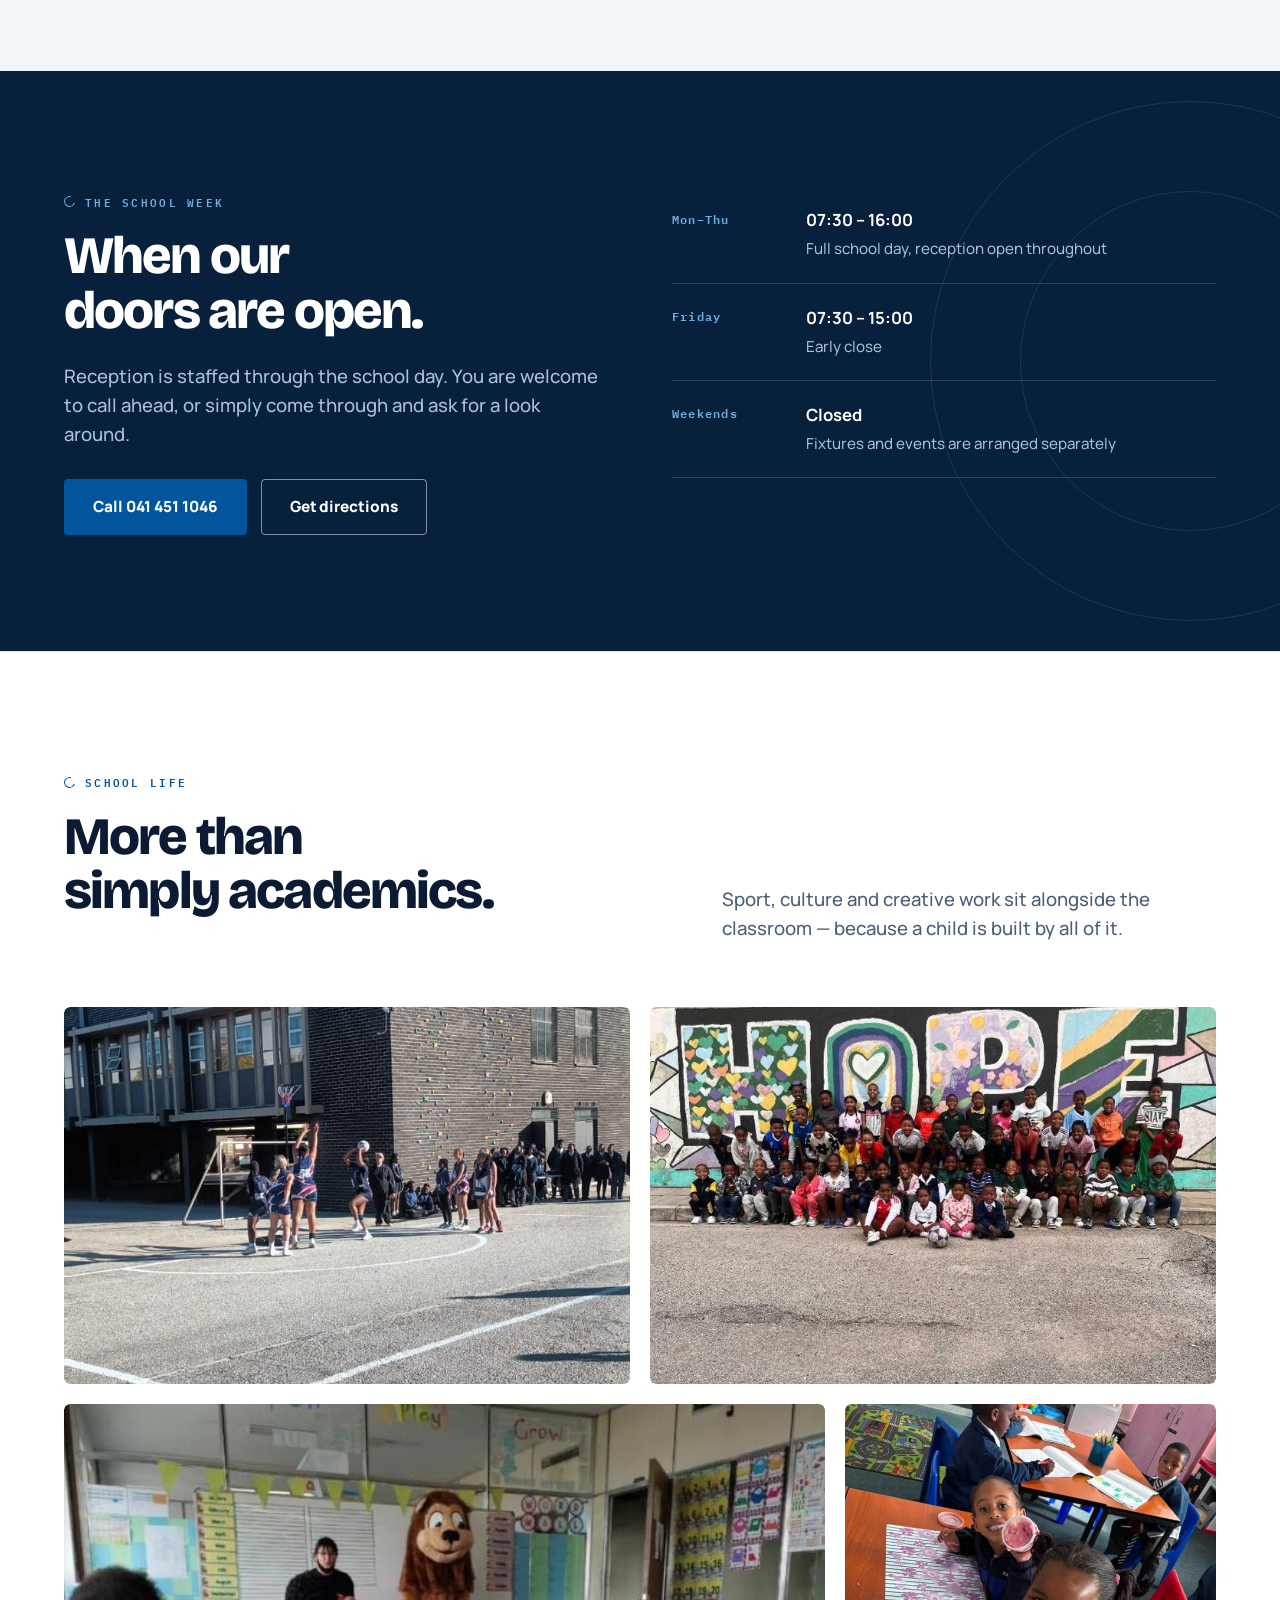
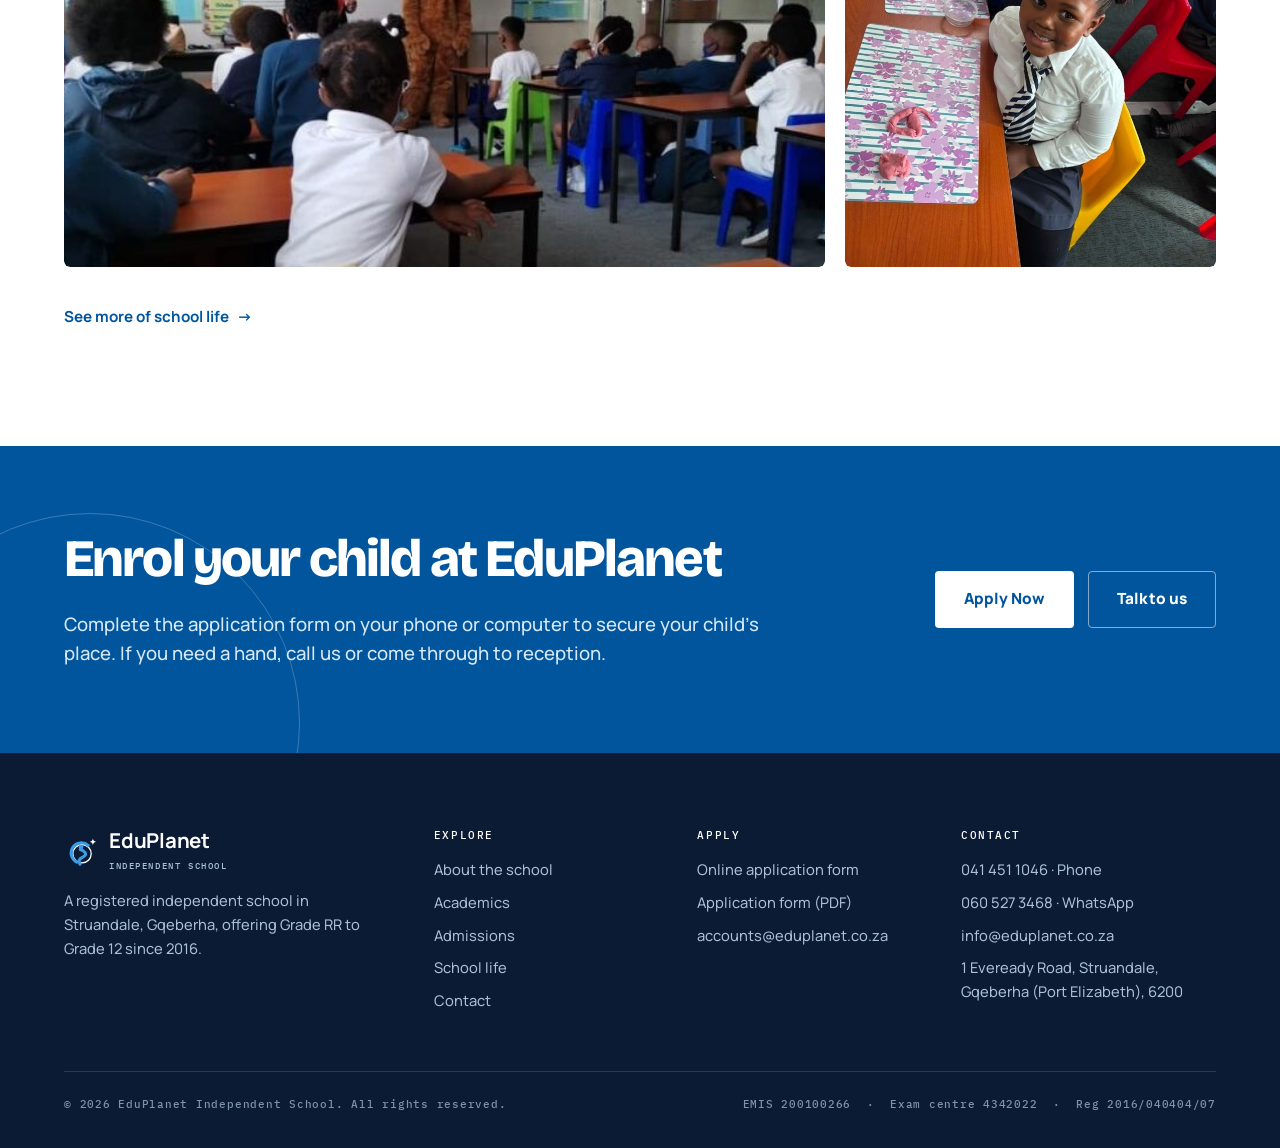
==== commit 20af287a: "Redraw the brand mark closer to the real logo The mark was drawn from the logo frame in the hero vid" ====
--- a/index.html
+++ b/index.html
@@ -40,11 +40,11 @@
     <div class="header__bar">
       <a class="brand" href="index.html">
         <svg viewBox="0 0 100 100" aria-hidden="true" focusable="false">
-        <circle cx="48" cy="56" r="29" fill="none" stroke="currentColor" stroke-width="5"/>
-        <path d="M40 40 C51 30.5 62 27.5 75 30.5" fill="none" stroke="#2E90E0" stroke-width="8.5" stroke-linecap="round"/>
-        <circle cx="47" cy="26" r="6.5" fill="#2E90E0"/>
-        <path d="M40 41 C50 52 63 55 59 65 C56 74 45 77 38 87" fill="none" stroke="#2E90E0" stroke-width="9" stroke-linecap="round"/>
-        <path d="M86 10 C87.5 17.9 90.6 21 98.5 22.5 C90.6 24 87.5 27.1 86 35 C84.5 27.1 81.4 24 73.5 22.5 C81.4 21 84.5 17.9 86 10 Z" fill="currentColor"/>
+        <circle cx="53" cy="55" r="27" fill="none" stroke="currentColor" stroke-width="3.8"/>
+        <path d="M71.2 30.8 A30 30 0 1 0 38 80" fill="none" stroke="#3E9BE6" stroke-width="8.8" stroke-linecap="round"/>
+        <circle cx="50" cy="35" r="7" fill="#3E9BE6"/>
+        <path d="M48 43 C65 48 69 59 55 65 C45 69 42 77 47 86" fill="none" stroke="#3E9BE6" stroke-width="9" stroke-linecap="round"/>
+        <path d="M85 10 C86.2 16.4 88.6 18.8 95 20 C88.6 21.2 86.2 23.6 85 30 C83.8 23.6 81.4 21.2 75 20 C81.4 18.8 83.8 16.4 85 10 Z" fill="currentColor"/>
       </svg>
         <span>
           <span class="brand__name">EduPlanet</span>
@@ -310,11 +310,11 @@
       <div>
         <a class="brand" href="index.html">
           <svg viewBox="0 0 100 100" aria-hidden="true" focusable="false">
-        <circle cx="48" cy="56" r="29" fill="none" stroke="currentColor" stroke-width="5"/>
-        <path d="M40 40 C51 30.5 62 27.5 75 30.5" fill="none" stroke="#2E90E0" stroke-width="8.5" stroke-linecap="round"/>
-        <circle cx="47" cy="26" r="6.5" fill="#2E90E0"/>
-        <path d="M40 41 C50 52 63 55 59 65 C56 74 45 77 38 87" fill="none" stroke="#2E90E0" stroke-width="9" stroke-linecap="round"/>
-        <path d="M86 10 C87.5 17.9 90.6 21 98.5 22.5 C90.6 24 87.5 27.1 86 35 C84.5 27.1 81.4 24 73.5 22.5 C81.4 21 84.5 17.9 86 10 Z" fill="currentColor"/>
+        <circle cx="53" cy="55" r="27" fill="none" stroke="currentColor" stroke-width="3.8"/>
+        <path d="M71.2 30.8 A30 30 0 1 0 38 80" fill="none" stroke="#3E9BE6" stroke-width="8.8" stroke-linecap="round"/>
+        <circle cx="50" cy="35" r="7" fill="#3E9BE6"/>
+        <path d="M48 43 C65 48 69 59 55 65 C45 69 42 77 47 86" fill="none" stroke="#3E9BE6" stroke-width="9" stroke-linecap="round"/>
+        <path d="M85 10 C86.2 16.4 88.6 18.8 95 20 C88.6 21.2 86.2 23.6 85 30 C83.8 23.6 81.4 21.2 75 20 C81.4 18.8 83.8 16.4 85 10 Z" fill="currentColor"/>
       </svg>
           <span>
             <span class="brand__name">EduPlanet</span>
--- a/assets/css/styles.css
+++ b/assets/css/styles.css
@@ -237,9 +237,11 @@
   margin-right: auto;
 }
 .brand svg { width: 34px; height: 34px; flex: none; }
+/* The wordmark follows the logo: a humanist sans at medium-bold, not the
+   heavy display grotesque used for headings. */
 .brand__name {
-  font-family: var(--display);
-  font-size: 1.3rem; font-weight: 800; letter-spacing: -.035em; line-height: 1;
+  font-family: var(--sans);
+  font-size: 1.28rem; font-weight: 700; letter-spacing: -.012em; line-height: 1;
 }
 .brand__sub {
   display: block;
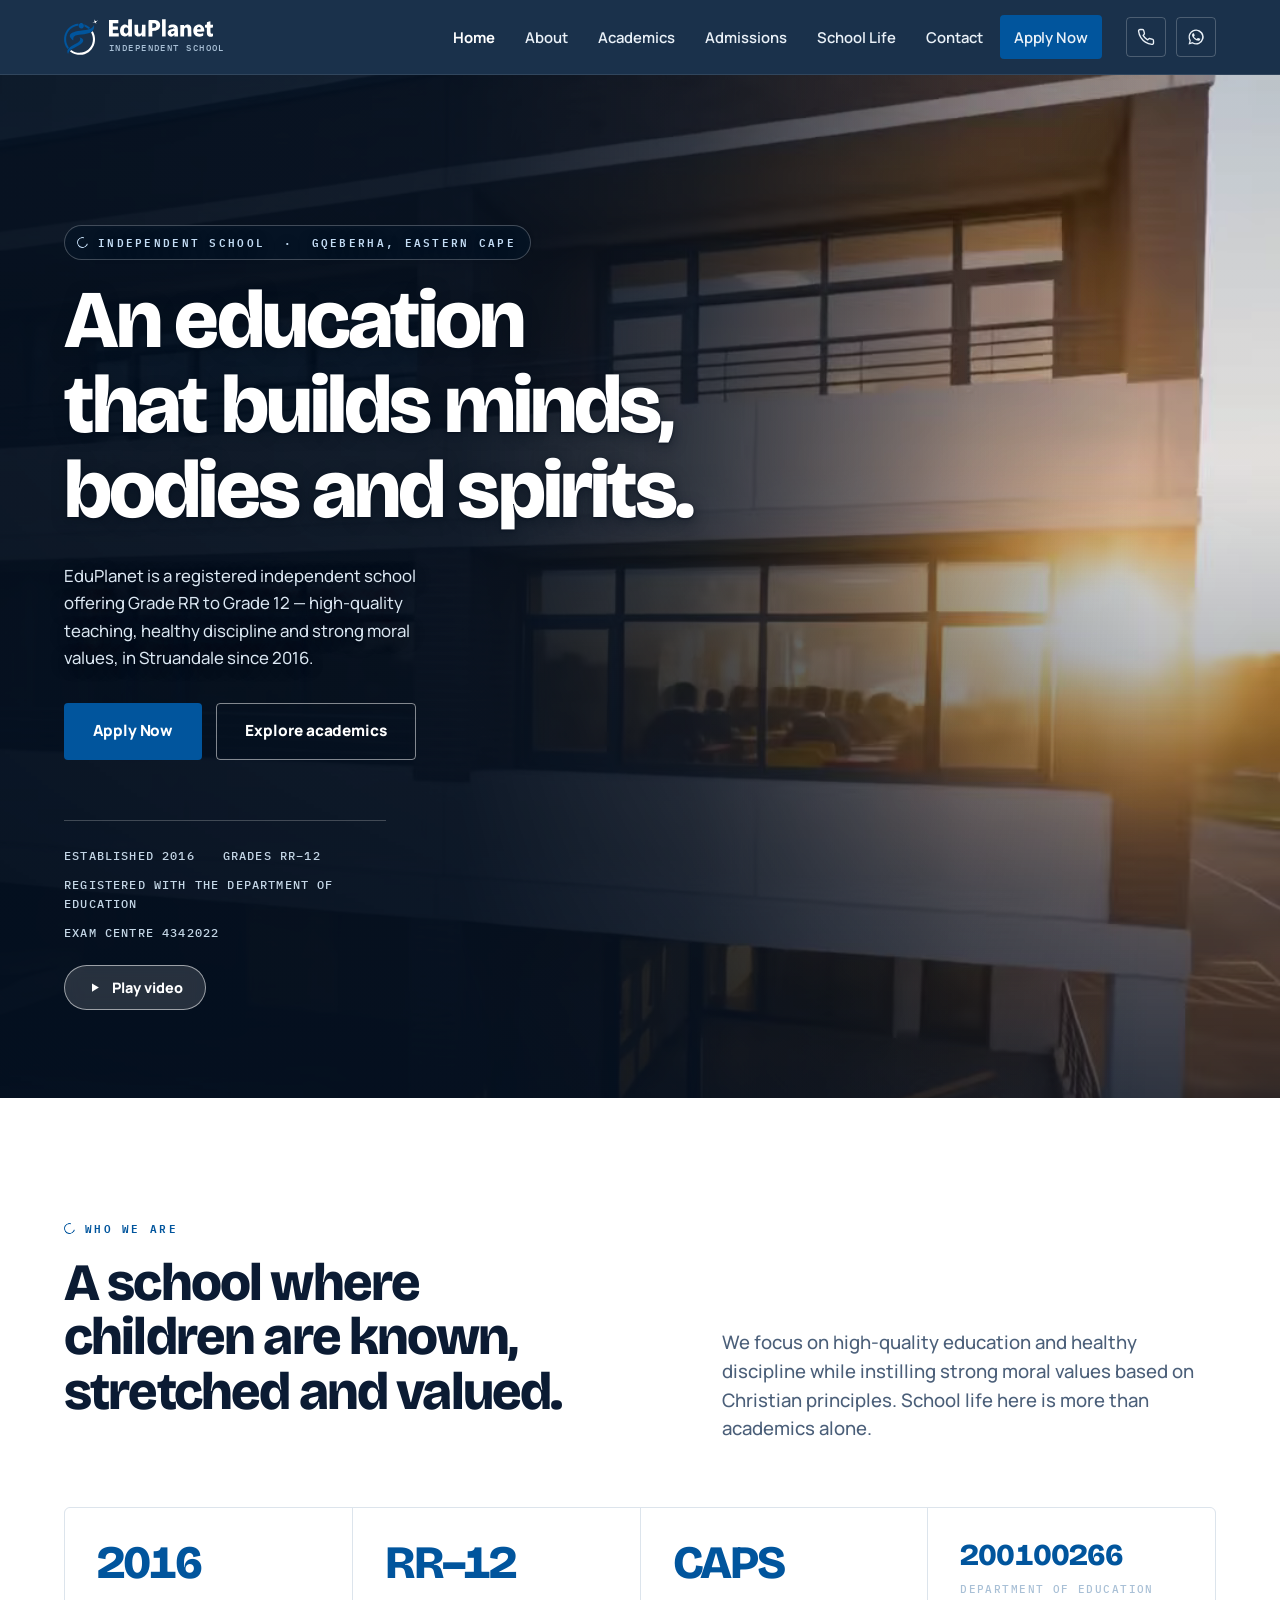
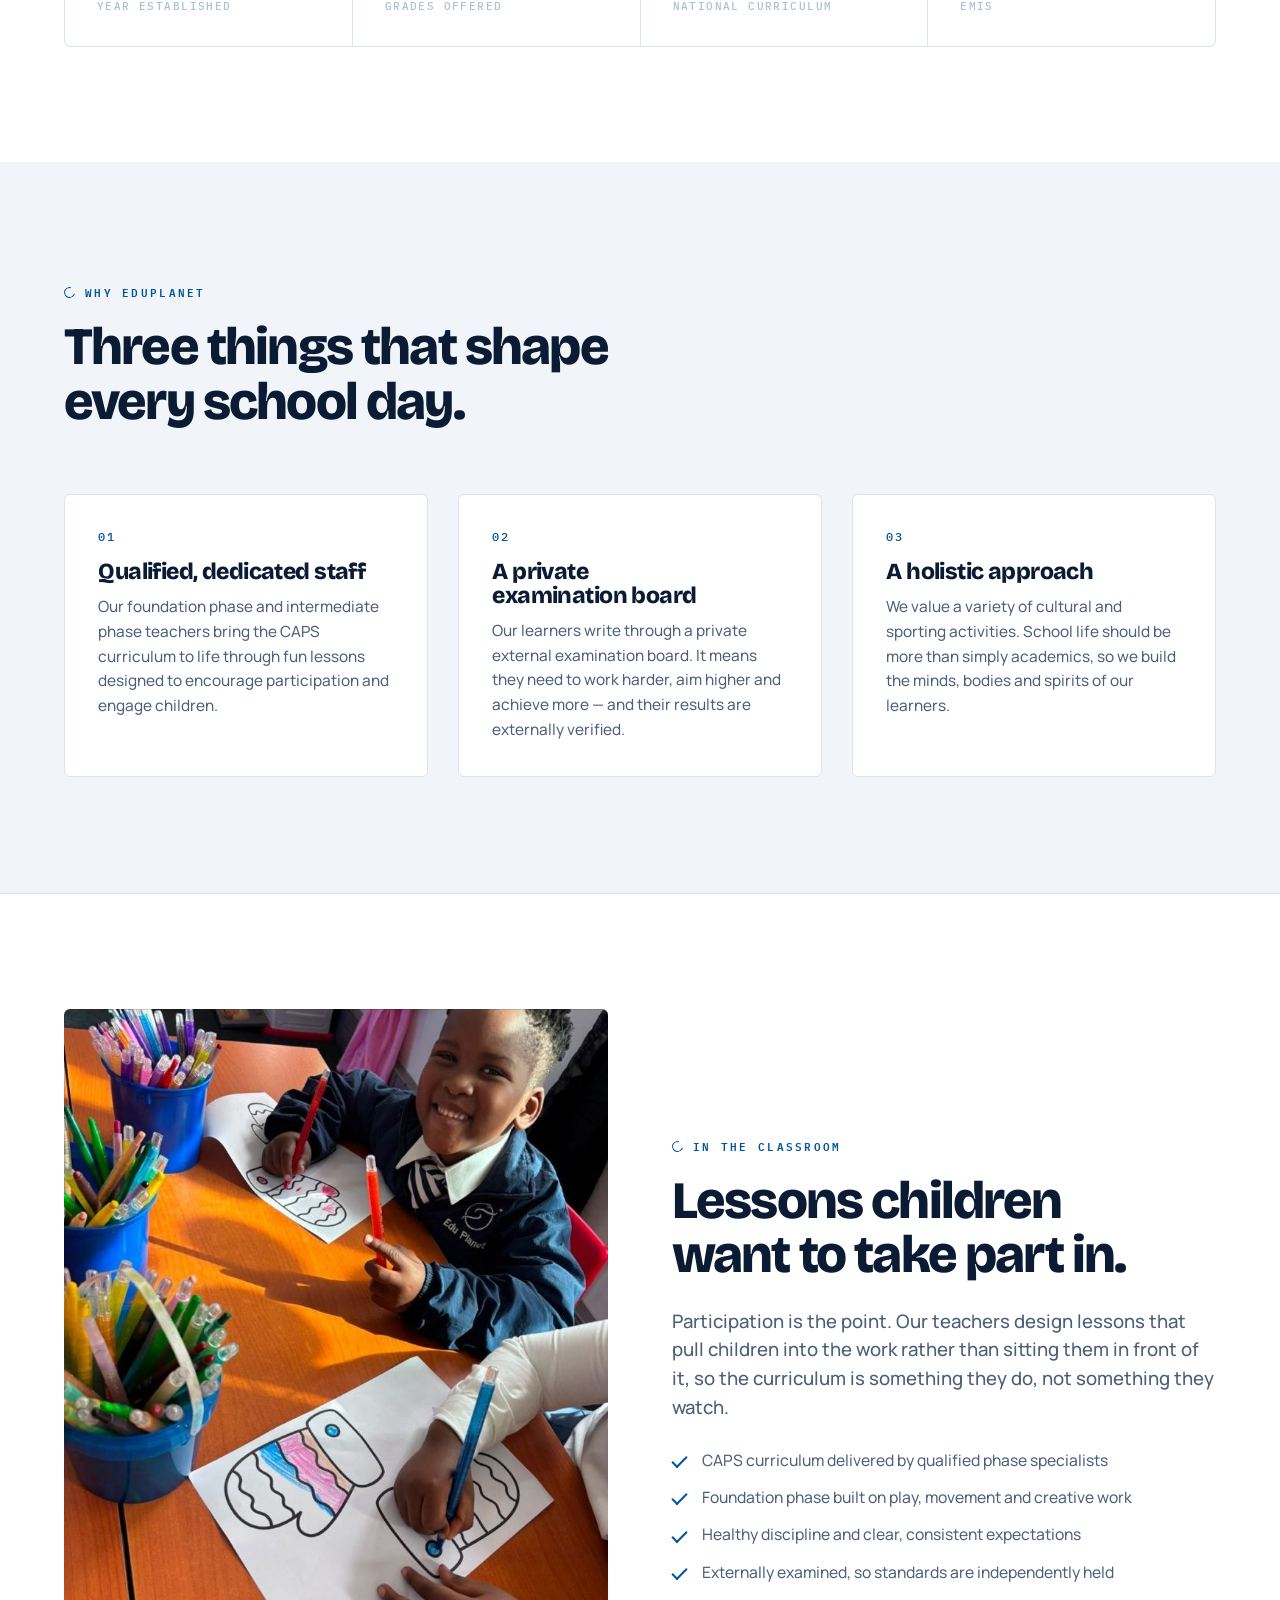
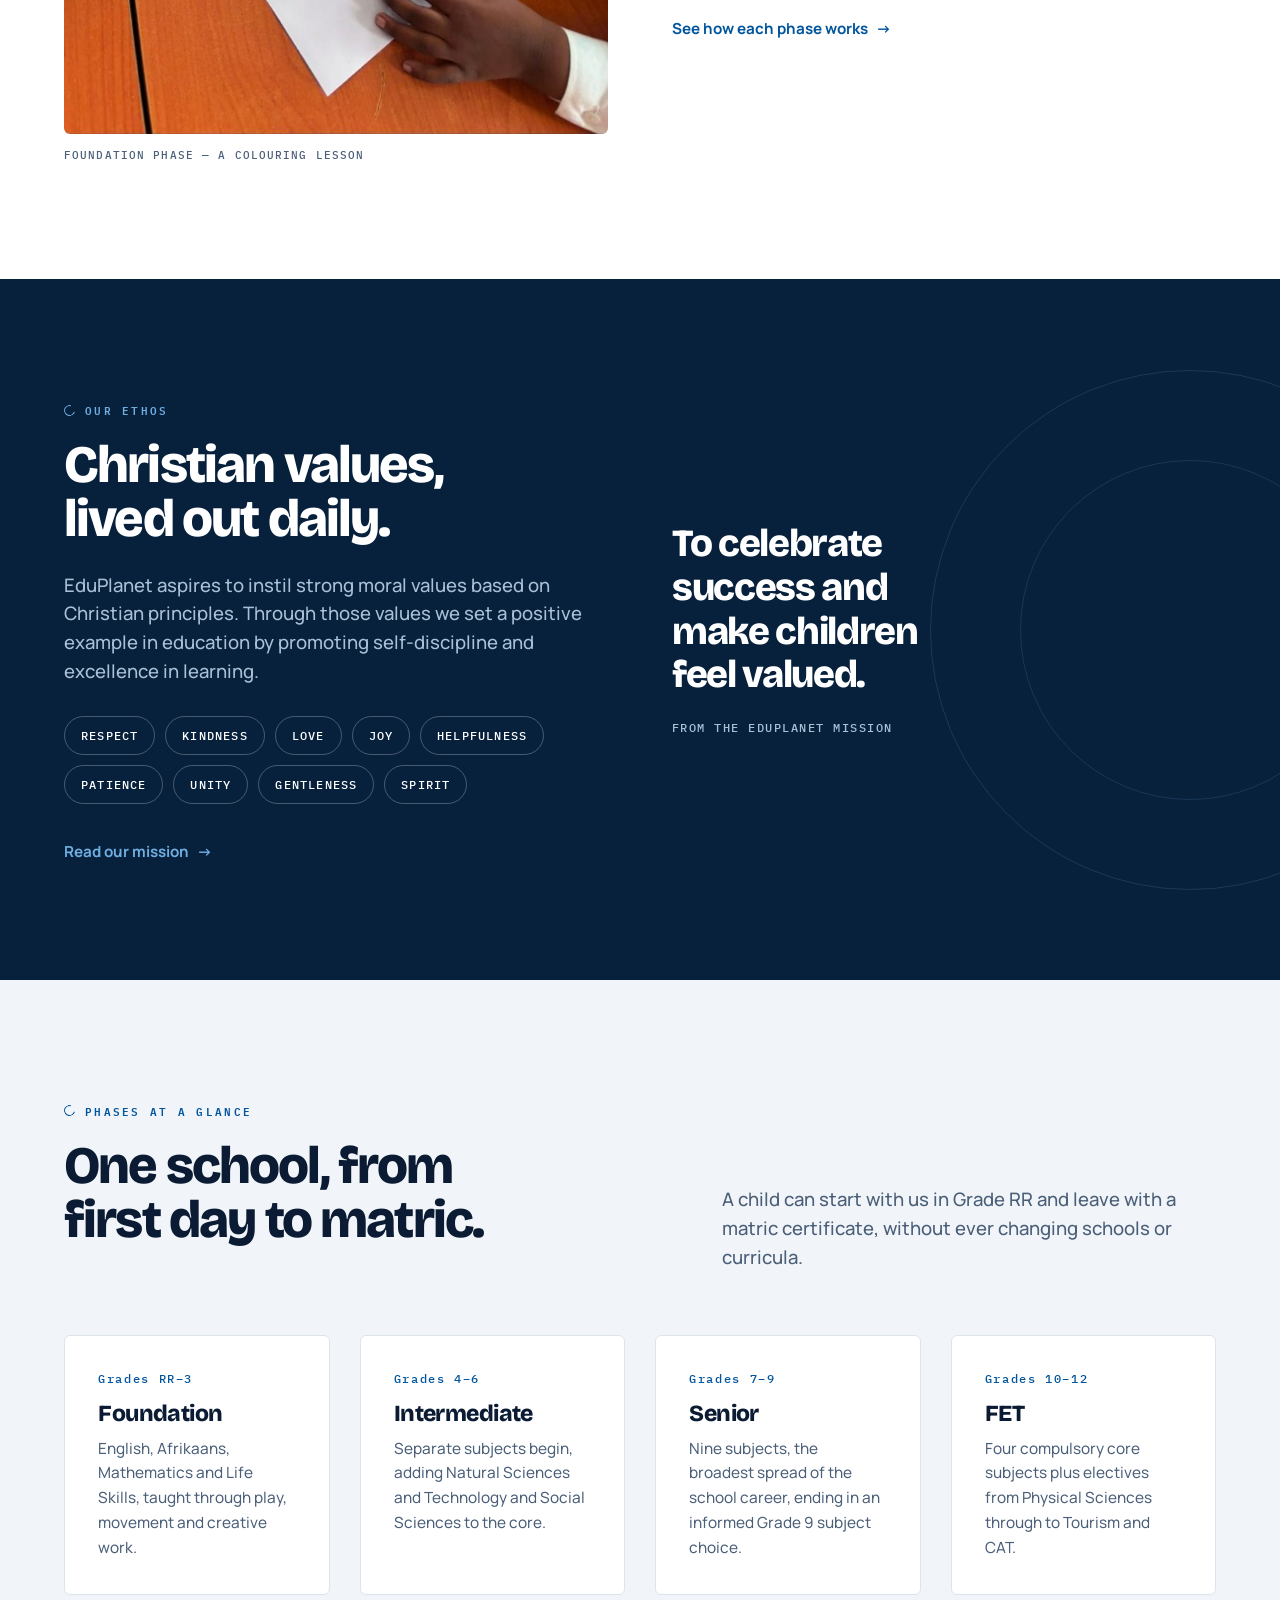
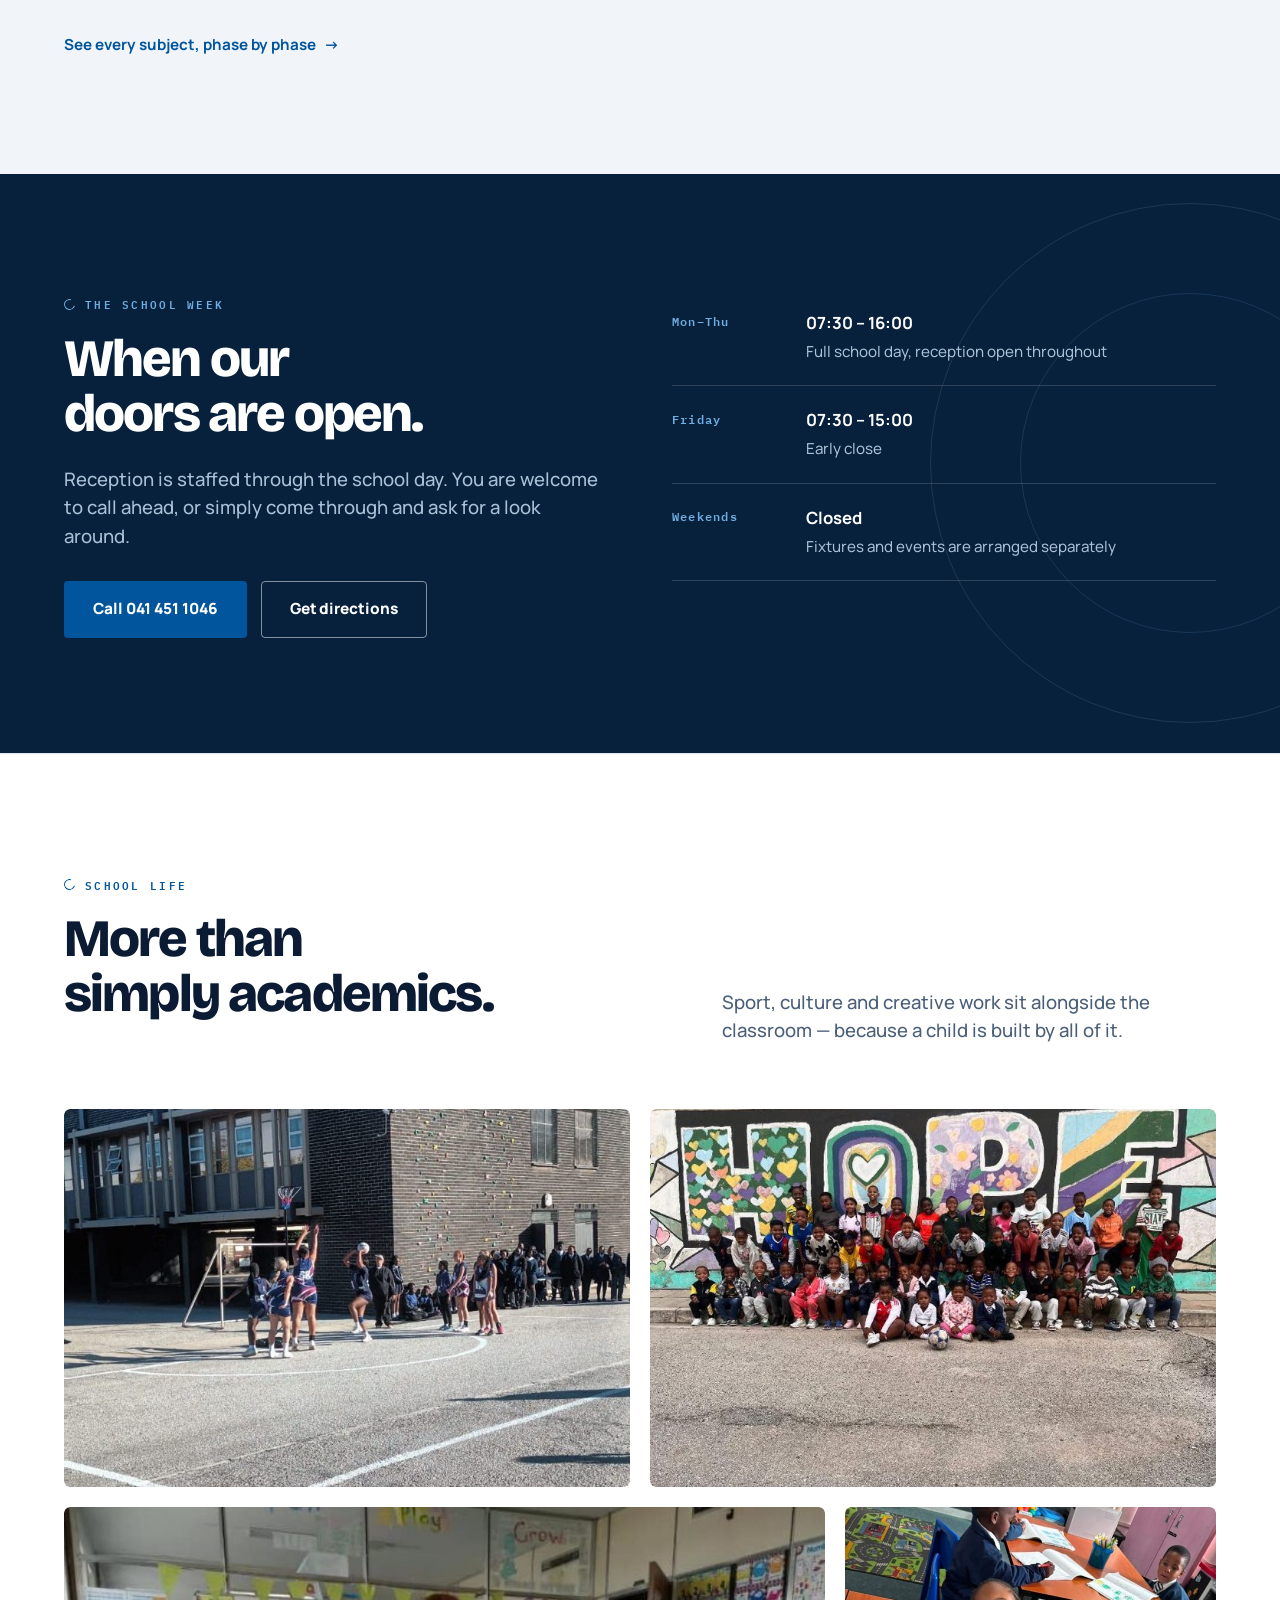
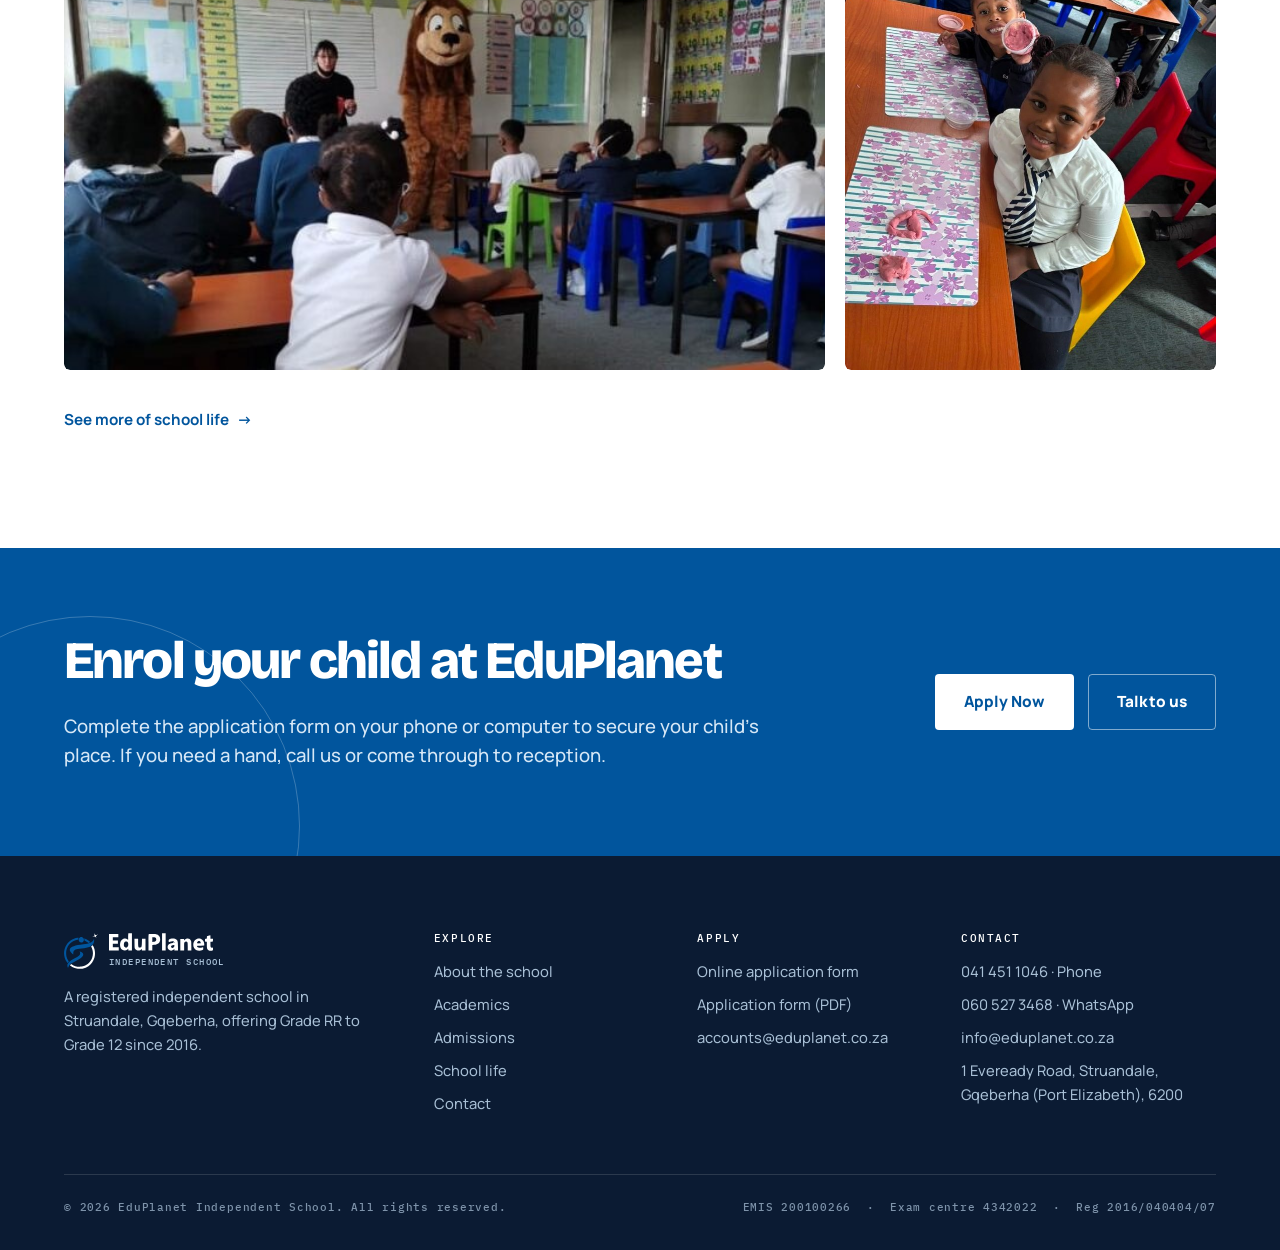
==== commit fe23e07b: "Use the real logo, sharpen the hero, and make every string fit Logo: vectorised the actual mark from" ====
--- a/index.html
+++ b/index.html
@@ -33,21 +33,74 @@
 <link rel="stylesheet" href="assets/css/styles.css">
 </head>
 <body>
+<svg class="sprite" aria-hidden="true" focusable="false"><symbol id="ep-mark" viewBox="0 0 351 369"><g transform="translate(0.000000,369.000000) scale(0.100000,-0.100000)" fill="currentColor" stroke="none">
+    <path d="M3110 3684 c0 -3 10 -37 21 -76 42 -137 16 -202 -106 -265 -41 -21
+-75 -42 -75 -47 0 -4 8 -5 18 -1 46 19 151 45 180 45 59 0 129 -57 171 -137
+24 -48 28 -20 5 42 -45 125 -27 170 105 253 94 58 94 63 -3 27 -142 -53 -202
+-30 -276 108 -28 52 -40 67 -40 51z M2925 2419 c-17 -17 -51 -46 -77 -66 l-48
+-34 39 -77 c169 -337 195 -740 70 -1100 -136 -395 -477 -734 -860 -856 -173
+-54 -219 -61 -444 -61 -199 0 -216 2 -320 28 -179 47 -312 107 -462 208 -40
+27 -76 49 -80 49 -13 0 -143 -134 -143 -147 0 -18 203 -149 313 -202 121 -59
+249 -102 390 -133 138 -30 462 -32 602 -4 614 123 1090 576 1249 1186 99 379
+45 820 -142 1164 -45 83 -49 85 -87 45z"/>
+  </g>
+  <g transform="translate(0.000000,369.000000) scale(0.100000,-0.100000)" fill="#01559D" stroke="none">
+    <path d="M1672 3258 c-90 -44 -162 -158 -162 -258 0 -205 232 -343 410 -244
+199 111 178 421 -34 509 -52 22 -161 19 -214 -7z M1405 3209 c-523 -66 -998
+-408 -1230 -884 -267 -548 -217 -1166 134 -1652 51 -72 55 -73 84 -35 12 15
+41 48 64 73 24 25 43 48 43 51 0 3 -21 36 -46 74 -95 142 -163 299 -205 479
+-31 131 -35 440 -7 570 128 591 599 1042 1160 1110 l56 7 7 47 c3 25 17 70 31
+100 24 54 21 73 -11 70 -5 -1 -41 -5 -80 -10z M2095 3130 c-3 -5 -1 -28 5 -51
+6 -23 10 -68 9 -101 l-3 -60 56 -23 c73 -30 175 -90 268 -158 l75 -55 70 25
+c92 33 125 51 124 66 -2 32 -241 208 -376 276 -55 27 -207 91 -218 91 -2 0 -7
+-4 -10 -10z M3058 3019 c-158 -282 -432 -404 -1063 -474 -875 -96 -1315 -258
+-1391 -511 -36 -119 17 -244 170 -402 65 -68 165 -152 179 -152 4 0 6 51 6
+113 -1 211 64 325 235 407 142 68 257 89 621 115 747 52 1153 250 1271 619 28
+87 37 274 17 325 -9 23 -11 21 -45 -40z M1600 1786 c0 -7 6 -19 14 -25 57 -47
+71 -194 26 -281 -58 -114 -155 -186 -481 -358 -366 -193 -505 -288 -652 -441
+-121 -128 -162 -212 -161 -331 0 -89 24 -174 64 -222 l18 -23 15 53 c34 112
+96 212 191 308 105 105 146 130 409 255 658 311 925 518 944 729 16 173 -104
+288 -359 344 -20 5 -28 2 -28 -8z"/>
+  </g></symbol><symbol id="ep-word" viewBox="0 0 490 83"><g transform="translate(0.000000,83.000000) scale(0.100000,-0.100000)" fill="currentColor" stroke="none">
+    <path d="M905 757 c-4 -40 -5 -110 -3 -155 2 -45 1 -82 -1 -82 -2 0 -19 14
+-38 30 -46 41 -134 45 -204 10 -170 -87 -189 -402 -32 -514 74 -52 173 -48
+241 10 l42 36 0 -36 0 -36 85 0 85 0 0 405 0 405 -84 0 -84 0 -7 -73z m-41
+-336 c47 -40 59 -136 27 -208 -38 -82 -124 -89 -175 -13 -21 32 -22 140 -1
+185 29 60 101 77 149 36z M2500 425 l0 -405 85 0 85 0 0 405 0 405 -85 0 -85
+0 0 -405z M0 405 l0 -385 230 0 230 0 0 75 0 75 -140 0 -140 0 0 80 0 80 120
+0 120 0 0 75 0 75 -120 0 -120 0 0 80 0 80 130 0 130 0 0 75 0 75 -220 0 -220
+0 0 -385z M1873 783 c-10 -4 -13 -90 -13 -384 l0 -379 90 0 90 0 0 129 0 128
+89 6 c187 12 284 103 283 266 -1 123 -74 209 -195 230 -63 11 -320 14 -344 4z
+m301 -153 c58 -22 74 -119 28 -171 -24 -27 -36 -32 -95 -36 l-67 -6 0 112 0
+111 54 0 c30 0 66 -4 80 -10z M4680 706 l-65 -23 -3 -56 c-3 -57 -3 -57 -35
+-57 -51 0 -58 -10 -55 -76 l3 -59 43 -3 42 -3 0 -147 c0 -172 13 -214 76 -252
+42 -26 136 -32 187 -12 25 11 27 15 27 72 l0 60 -40 -2 c-71 -3 -80 15 -80
+158 l0 123 58 3 57 3 3 68 3 67 -61 0 -60 0 0 80 c0 93 3 91 -100 56z M2905
+565 c-27 -8 -53 -14 -57 -15 -22 -1 -38 -36 -38 -81 0 -58 13 -68 58 -45 101
+52 212 33 212 -37 0 -10 -21 -16 -82 -20 -153 -12 -238 -81 -238 -192 0 -152
+179 -223 293 -117 l27 26 0 -32 0 -32 85 0 85 0 0 183 c0 212 -10 264 -63 315
+-60 58 -174 77 -282 47z m175 -325 c0 -75 -72 -131 -125 -96 -73 48 -16 121
+98 125 24 1 27 -3 27 -29z M3640 565 c-26 -8 -57 -26 -70 -40 -31 -33 -38 -32
+-32 5 l4 30 -91 0 -91 0 0 -270 0 -270 90 0 90 0 0 176 c0 160 2 179 20 204
+36 51 114 47 139 -6 7 -16 11 -91 11 -199 l0 -175 85 0 85 0 0 208 c0 180 -3
+212 -19 247 -41 89 -120 121 -221 90z M4157 566 c-90 -33 -150 -98 -174 -188
+-36 -143 12 -285 117 -338 80 -41 216 -43 306 -5 33 14 34 15 34 73 0 73 -2
+75 -53 51 -81 -36 -194 -20 -231 33 -32 46 -27 47 157 50 l172 3 3 43 c14 197
+-156 340 -331 278z m126 -118 c19 -15 49 -83 40 -92 -8 -8 -168 -8 -176 0 -10
+11 15 64 40 84 29 23 71 26 96 8z M1202 353 c3 -203 5 -221 25 -259 55 -103
+230 -114 305 -21 17 22 18 22 18 -15 l0 -38 85 0 85 0 0 275 0 276 -82 -3 -83
+-3 -5 -175 c-6 -211 -18 -241 -97 -240 -69 1 -83 45 -82 265 l1 150 -87 3 -86
+3 3 -218z"/>
+  </g></symbol></svg>
 <a class="skip" href="#main">Skip to content</a>
 
 <header class="header">
   <div class="wrap">
     <div class="header__bar">
-      <a class="brand" href="index.html">
-        <svg viewBox="0 0 100 100" aria-hidden="true" focusable="false">
-        <circle cx="53" cy="55" r="27" fill="none" stroke="currentColor" stroke-width="3.8"/>
-        <path d="M71.2 30.8 A30 30 0 1 0 38 80" fill="none" stroke="#3E9BE6" stroke-width="8.8" stroke-linecap="round"/>
-        <circle cx="50" cy="35" r="7" fill="#3E9BE6"/>
-        <path d="M48 43 C65 48 69 59 55 65 C45 69 42 77 47 86" fill="none" stroke="#3E9BE6" stroke-width="9" stroke-linecap="round"/>
-        <path d="M85 10 C86.2 16.4 88.6 18.8 95 20 C88.6 21.2 86.2 23.6 85 30 C83.8 23.6 81.4 21.2 75 20 C81.4 18.8 83.8 16.4 85 10 Z" fill="currentColor"/>
-      </svg>
-        <span>
-          <span class="brand__name">EduPlanet</span>
+      <a class="brand" href="index.html" aria-label="EduPlanet Independent School, home">
+        <svg class="brand__mark" aria-hidden="true"><use href="#ep-mark"/></svg>
+        <span class="brand__text">
+          <svg class="brand__word" aria-hidden="true"><use href="#ep-word"/></svg>
           <span class="brand__sub">Independent School</span>
         </span>
       </a>
@@ -130,7 +183,7 @@
       <div class="stat"><div class="stat__value">2016</div><div class="stat__label">Year established</div></div>
       <div class="stat"><div class="stat__value">RR&ndash;12</div><div class="stat__label">Grades offered</div></div>
       <div class="stat"><div class="stat__value">CAPS</div><div class="stat__label">National curriculum</div></div>
-      <div class="stat"><div class="stat__value">200100266</div><div class="stat__label">Department of Education EMIS</div></div>
+      <div class="stat"><div class="stat__value stat__value--long">200100266</div><div class="stat__label">Department of Education EMIS</div></div>
     </div>
   </div>
 </section>
@@ -308,19 +361,13 @@
   <div class="wrap">
     <div class="footer__grid">
       <div>
-        <a class="brand" href="index.html">
-          <svg viewBox="0 0 100 100" aria-hidden="true" focusable="false">
-        <circle cx="53" cy="55" r="27" fill="none" stroke="currentColor" stroke-width="3.8"/>
-        <path d="M71.2 30.8 A30 30 0 1 0 38 80" fill="none" stroke="#3E9BE6" stroke-width="8.8" stroke-linecap="round"/>
-        <circle cx="50" cy="35" r="7" fill="#3E9BE6"/>
-        <path d="M48 43 C65 48 69 59 55 65 C45 69 42 77 47 86" fill="none" stroke="#3E9BE6" stroke-width="9" stroke-linecap="round"/>
-        <path d="M85 10 C86.2 16.4 88.6 18.8 95 20 C88.6 21.2 86.2 23.6 85 30 C83.8 23.6 81.4 21.2 75 20 C81.4 18.8 83.8 16.4 85 10 Z" fill="currentColor"/>
-      </svg>
-          <span>
-            <span class="brand__name">EduPlanet</span>
-            <span class="brand__sub">Independent School</span>
-          </span>
-        </a>
+        <a class="brand" href="index.html" aria-label="EduPlanet Independent School, home">
+        <svg class="brand__mark" aria-hidden="true"><use href="#ep-mark"/></svg>
+        <span class="brand__text">
+          <svg class="brand__word" aria-hidden="true"><use href="#ep-word"/></svg>
+          <span class="brand__sub">Independent School</span>
+        </span>
+      </a>
         <p>A registered independent school in Struandale, Gqeberha, offering Grade&nbsp;RR to Grade&nbsp;12 since 2016.</p>
       </div>
 
--- a/assets/css/styles.css
+++ b/assets/css/styles.css
@@ -78,6 +78,7 @@
 img, video { height: auto; }
 
 h1, h2, h3, h4 {
+  overflow-wrap: break-word;
   font-family: var(--display);
   font-weight: 800;
   line-height: 1.04;
@@ -236,19 +237,18 @@
   flex: none;
   margin-right: auto;
 }
-.brand svg { width: 34px; height: 34px; flex: none; }
-/* The wordmark follows the logo: a humanist sans at medium-bold, not the
-   heavy display grotesque used for headings. */
-.brand__name {
-  font-family: var(--sans);
-  font-size: 1.28rem; font-weight: 700; letter-spacing: -.012em; line-height: 1;
-}
+.sprite { position: absolute; width: 0; height: 0; overflow: hidden; }
+.brand__mark { width: 34px; height: 36px; flex: none; }
+.brand__text { display: block; }
+.brand__word { width: 104px; height: 18px; display: block; }
+
 .brand__sub {
   display: block;
   font-family: var(--mono);
-  font-size: .58rem; letter-spacing: .17em; text-transform: uppercase;
+  font-size: .56rem; letter-spacing: .16em; text-transform: uppercase;
   color: var(--on-navy-muted);
-  margin-top: 3px;
+  margin-top: 4px;
+  white-space: nowrap;
 }
 
 .nav { display: flex; align-items: center; gap: 4px; }
@@ -338,23 +338,43 @@
    that phones and reduced-motion visitors get, not the darker video frames. */
 .hero__scrim {
   position: absolute; inset: 0; z-index: -1; pointer-events: none;
+  /* Two scrims, not one blanket: a gentle lift off the bottom edge, plus a
+     left-anchored wash that covers only the text column. The right of the
+     frame stays clear so the footage is actually visible. */
   background:
-    linear-gradient(to top, rgba(4,16,32,.96) 0%, rgba(4,16,32,.90) 34%,
-                            rgba(4,16,32,.72) 68%, rgba(4,16,32,.68) 100%),
-    radial-gradient(ellipse 105% 80% at 20% 82%, rgba(4,16,32,.72) 0%, rgba(4,16,32,0) 72%);
-}
-/* Narrow screens crop the poster tighter and sit the text over more of it. */
+    linear-gradient(to right, rgba(4,16,32,.93) 0%, rgba(4,16,32,.89) 36%,
+                              rgba(4,16,32,.68) 54%, rgba(4,16,32,.18) 76%,
+                              rgba(4,16,32,0) 90%),
+    linear-gradient(to top, rgba(4,16,32,.72) 0%, rgba(4,16,32,.40) 30%,
+                            rgba(4,16,32,.10) 62%, rgba(4,16,32,.14) 100%);
+}
+/* Narrow screens put the text across the full width, so the wash has to come
+   from the bottom instead of the side. */
 @media (max-width: 900px) {
   .hero__scrim {
     background:
-      linear-gradient(to top, rgba(4,16,32,.97) 0%, rgba(4,16,32,.94) 45%,
-                              rgba(4,16,32,.82) 78%, rgba(4,16,32,.74) 100%);
+      linear-gradient(to top, rgba(4,16,32,.95) 0%, rgba(4,16,32,.90) 48%,
+                              rgba(4,16,32,.66) 72%, rgba(4,16,32,.30) 90%,
+                              rgba(4,16,32,.22) 100%);
   }
 }
 
+/* Small text over live footage gets its own backing rather than relying on the
+   wash, so it stays readable whatever frame is behind it. */
+.hero .eyebrow {
+  /* .80 keeps the label at 4.5:1 even over the brightest frame behind it. */
+  background: rgba(6,20,38,.80);
+  border: 1px solid rgba(255,255,255,.24);
+  border-radius: 999px;
+  padding: 7px 14px 7px 12px;
+  backdrop-filter: blur(6px); -webkit-backdrop-filter: blur(6px);
+  text-shadow: none;
+}
+
 .hero__inner { padding: 150px 0 clamp(48px, 7vw, 88px); width: 100%; }
-.hero h1 { color: #fff; max-width: 17ch; margin-bottom: .35em; }
-.hero__lede { color: #DCE8F3; max-width: 54ch; font-size: clamp(1.05rem, 1.3vw, 1.28rem); }
+.hero__meta { max-width: 46ch; }
+.hero h1 { color: #fff; max-width: 13ch; margin-bottom: .35em; }
+.hero__lede { color: #DCE8F3; max-width: 40ch; font-size: clamp(1.05rem, 1.3vw, 1.28rem); }
 .hero .eyebrow, .hero h1, .hero__lede {
   text-shadow: 0 1px 2px rgba(4,14,28,.75), 0 3px 14px rgba(4,14,28,.55);
 }
@@ -452,7 +472,7 @@
 }
 .card:hover { border-color: var(--hairline-strong); box-shadow: var(--shadow-md); transform: translateY(-2px); }
 .card h3 { margin-bottom: .45em; }
-.card p { color: var(--text-muted); font-size: .96rem; margin-bottom: 0; }
+.card p { color: var(--text-muted); font-size: .96rem; margin-bottom: 0; overflow-wrap: break-word; }
 .card__num {
   font-family: var(--mono); font-size: .72rem; letter-spacing: .14em;
   color: var(--brand); display: block; margin-bottom: 14px;
@@ -473,11 +493,32 @@
   border: 1px solid var(--hairline); border-radius: 6px; overflow: hidden;
 }
 @media (max-width: 780px) { .stats { grid-template-columns: repeat(2, minmax(0,1fr)); } }
+@media (max-width: 430px) {
+  .stat { padding: 20px 16px; }
+  .stat__value { font-size: clamp(1.3rem, 6.2vw, 1.7rem); }
+  /* A nine-digit registration number is data, not a headline: it gets its own
+   size so it fits one line in a half-width cell and doesn't outshout "2016". */
+.stat__value--long {
+  font-size: clamp(1.15rem, 3.4vw, 1.9rem);
+  letter-spacing: -.03em;
+}
+.stat__label { font-size: .62rem; letter-spacing: .1em; }
+}
 .stat { background: var(--paper); padding: clamp(22px, 2.6vw, 32px); }
 .stat__value {
-  font-family: var(--display); font-size: clamp(2.1rem, 3.3vw, 3rem);
-  font-weight: 800; letter-spacing: -.04em; color: var(--brand);
-  line-height: 1; margin-bottom: 10px;
+  font-family: var(--display);
+  /* Sized off the column, not the viewport: the longest value is a nine-digit
+     registration number and it has to fit a half-width cell on a phone. */
+  font-size: clamp(1.45rem, 5.1vw, 2.9rem);
+  font-weight: 800; letter-spacing: -.045em; color: var(--brand);
+  line-height: 1.02; margin-bottom: 10px;
+  overflow-wrap: anywhere; font-variant-numeric: tabular-nums;
+}
+/* A nine-digit registration number is data, not a headline: it gets its own
+   size so it fits one line in a half-width cell and doesn't outshout "2016". */
+.stat__value--long {
+  font-size: clamp(1.15rem, 3.4vw, 1.9rem);
+  letter-spacing: -.03em;
 }
 .stat__label {
   font-family: var(--mono); font-size: .68rem; letter-spacing: .13em;
@@ -486,7 +527,13 @@
 .band--navy .stats { background: rgba(255,255,255,.14); border-color: rgba(255,255,255,.14); }
 .band--navy .stat { background: var(--navy); }
 .band--navy .stat__value { color: #fff; }
-.band--navy .stat__label { color: var(--on-navy-muted); }
+.band--navy /* A nine-digit registration number is data, not a headline: it gets its own
+   size so it fits one line in a half-width cell and doesn't outshout "2016". */
+.stat__value--long {
+  font-size: clamp(1.15rem, 3.4vw, 1.9rem);
+  letter-spacing: -.03em;
+}
+.stat__label { color: var(--on-navy-muted); }
 
 /* --------------------------------------------------------------- media -- */
 
@@ -553,7 +600,7 @@
   font-family: var(--mono); font-size: .72rem; letter-spacing: .12em;
   text-transform: uppercase; color: var(--text-muted); margin: 0;
 }
-.rows dd { margin: 0; font-weight: 500; }
+.rows dd { margin: 0; font-weight: 500; overflow-wrap: anywhere; }
 .band--navy .rows, .band--navy .rows div { border-color: rgba(255,255,255,.16); }
 .band--navy .rows dt { color: var(--on-navy-muted); }
 .band--navy .rows dd { color: #fff; }
@@ -793,6 +840,8 @@
   width: 100%; display: flex; align-items: center; justify-content: space-between;
   gap: 20px; padding: 22px 0;
   background: none; border: 0; cursor: pointer; text-align: left;
+  /* room for the chevron's rotated bounding box, which is wider than the glyph */
+  padding-right: 8px;
   font-family: var(--display); font-size: clamp(1.05rem, 1.5vw, 1.28rem);
   font-weight: 700; letter-spacing: -.02em; color: var(--ink);
 }
@@ -822,3 +871,9 @@
 }
 .day strong { display: block; color: #fff; font-weight: 700; font-size: 1.05rem; }
 .day span { color: var(--on-navy-muted); font-size: .95rem; }
+
+/* Sized last so it wins the cascade: at 320px the cell is only ~95px wide and
+   nine digits have to sit on one line inside it. */
+@media (max-width: 430px) {
+  .stat__value--long { font-size: clamp(.92rem, 4.2vw, 1.35rem); letter-spacing: -.035em; }
+}
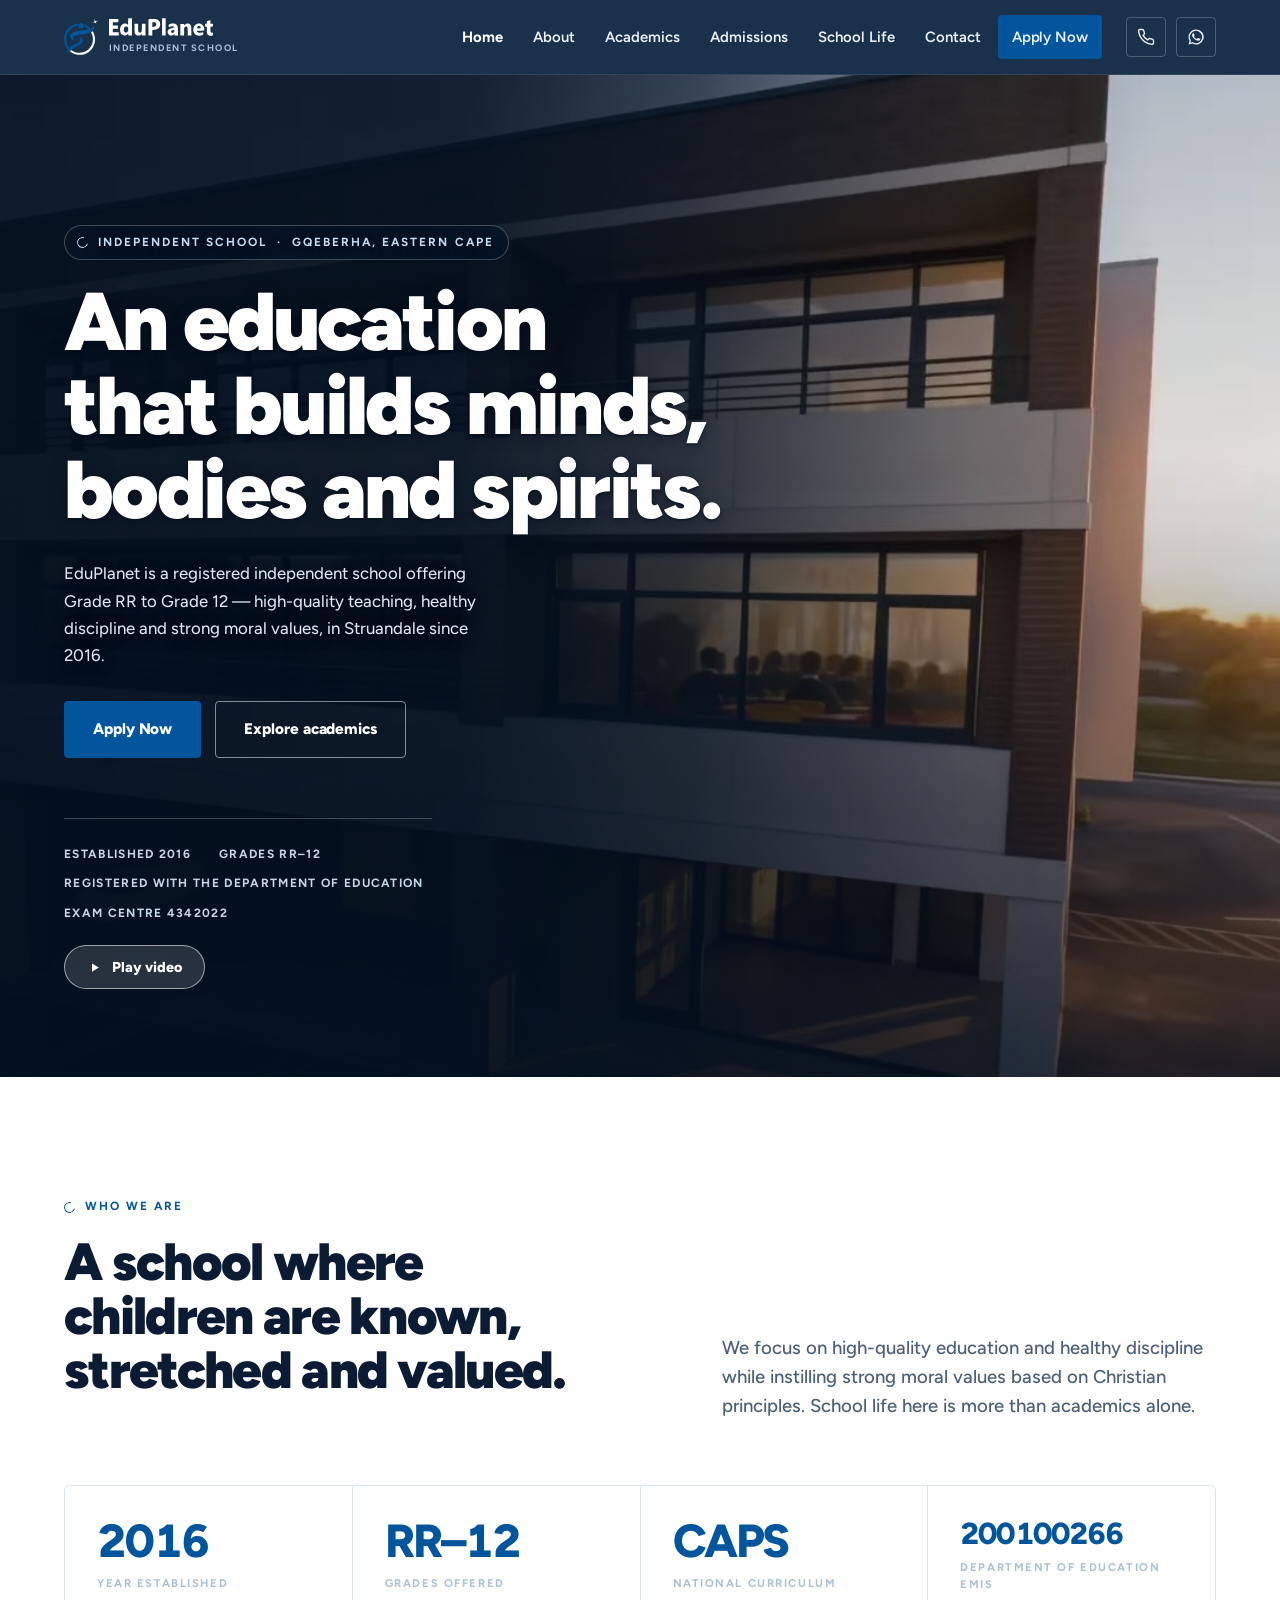
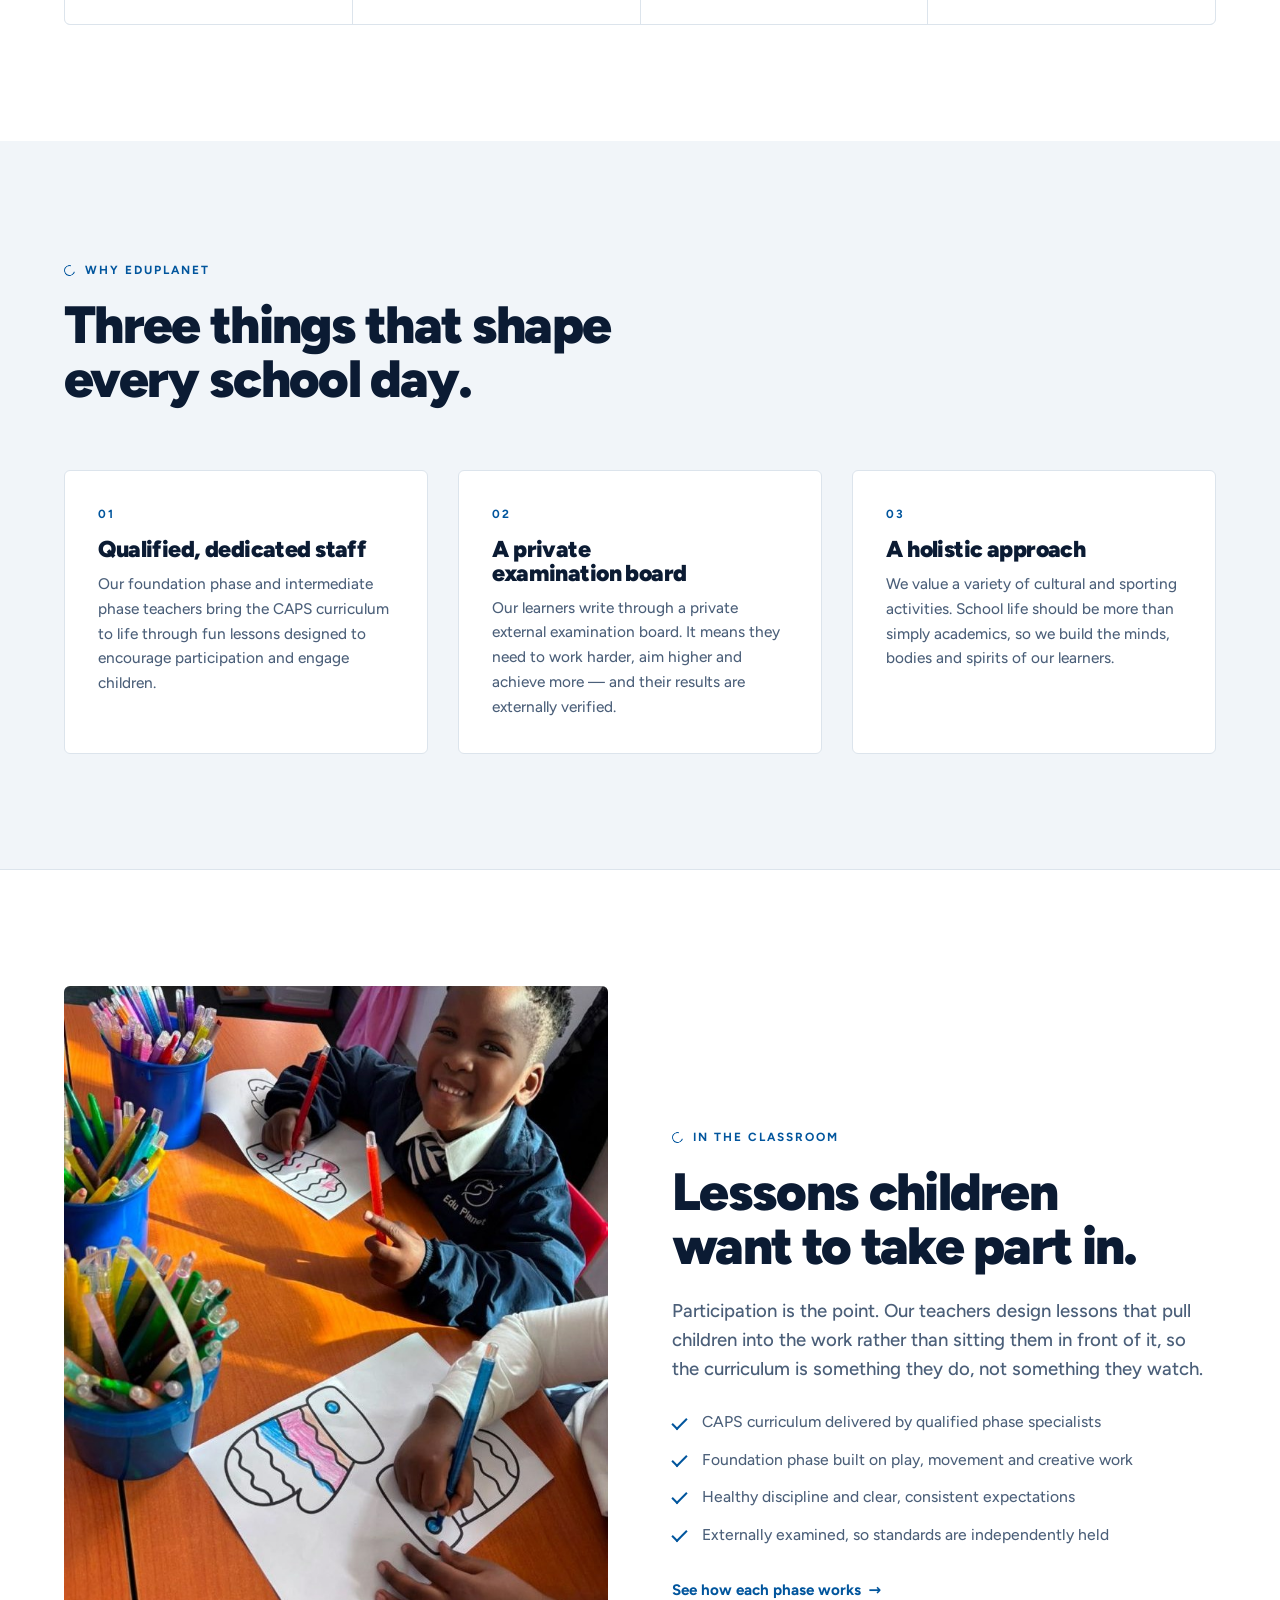
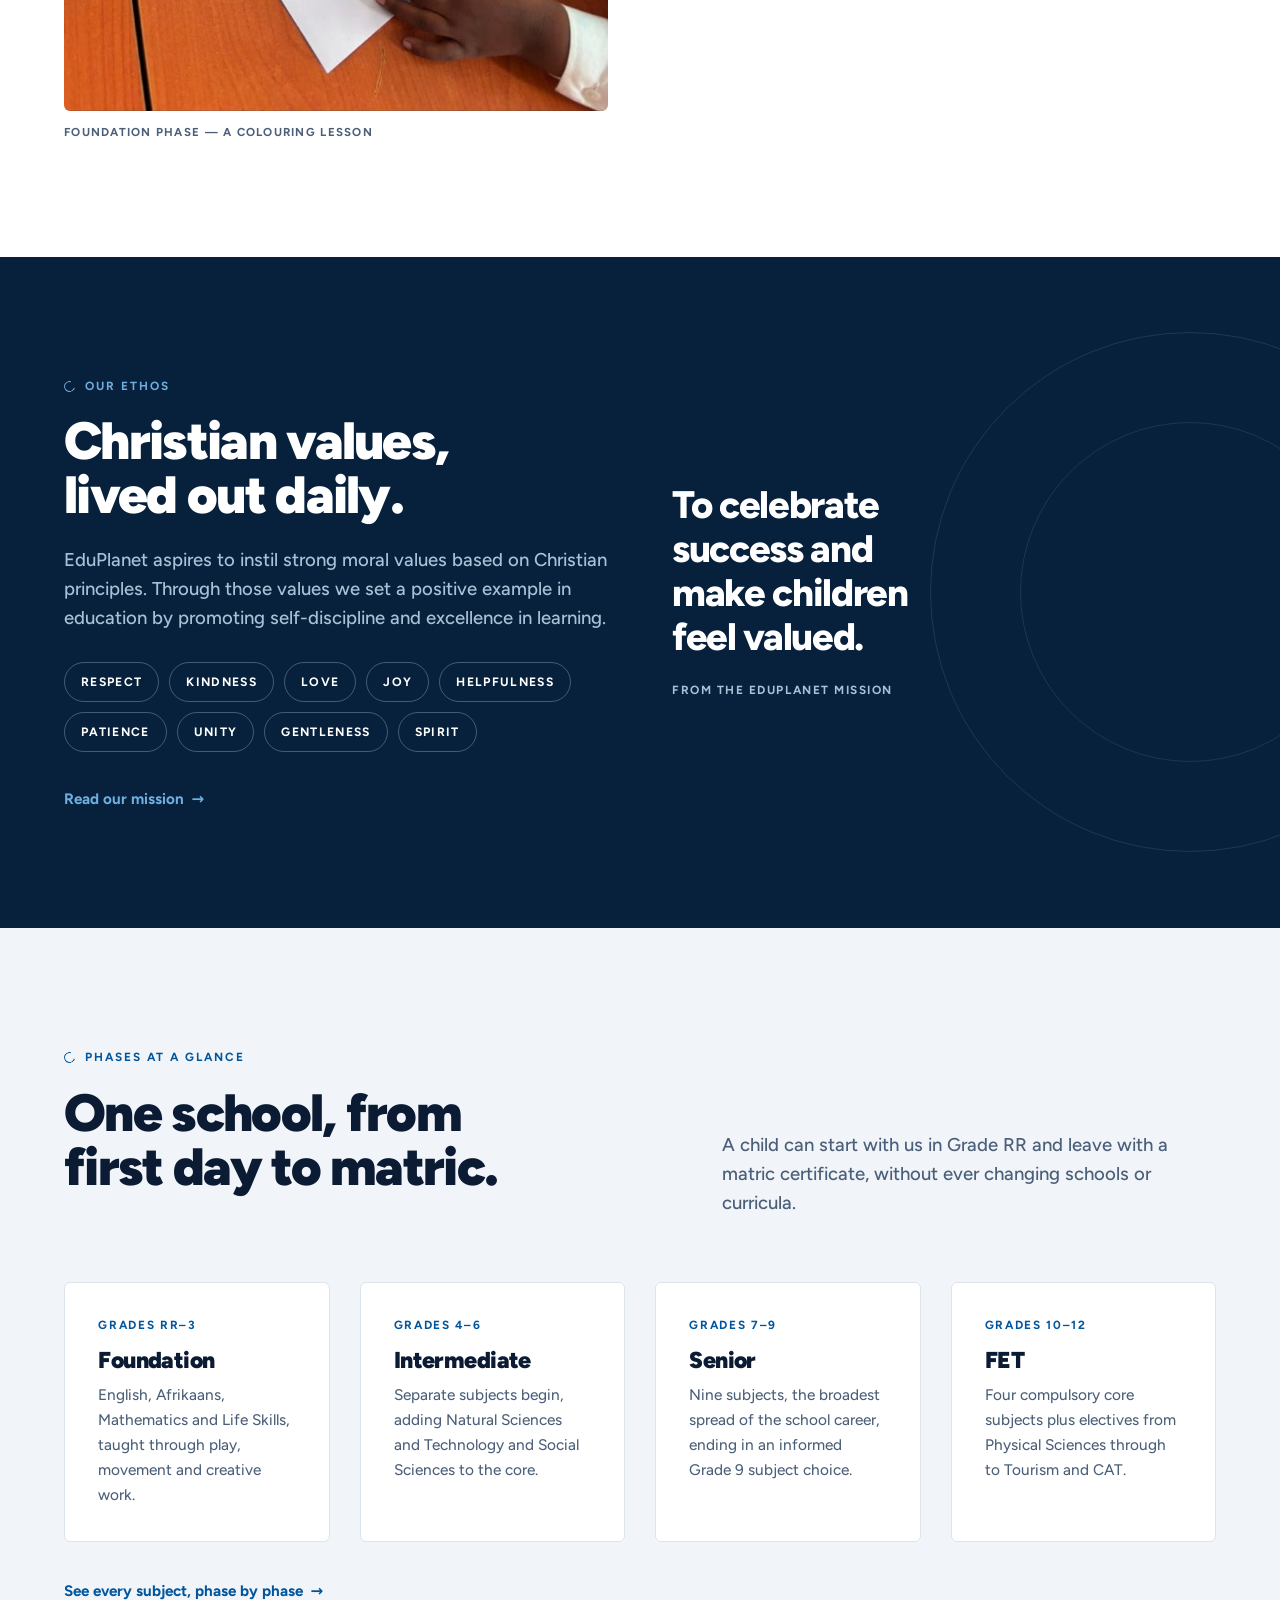
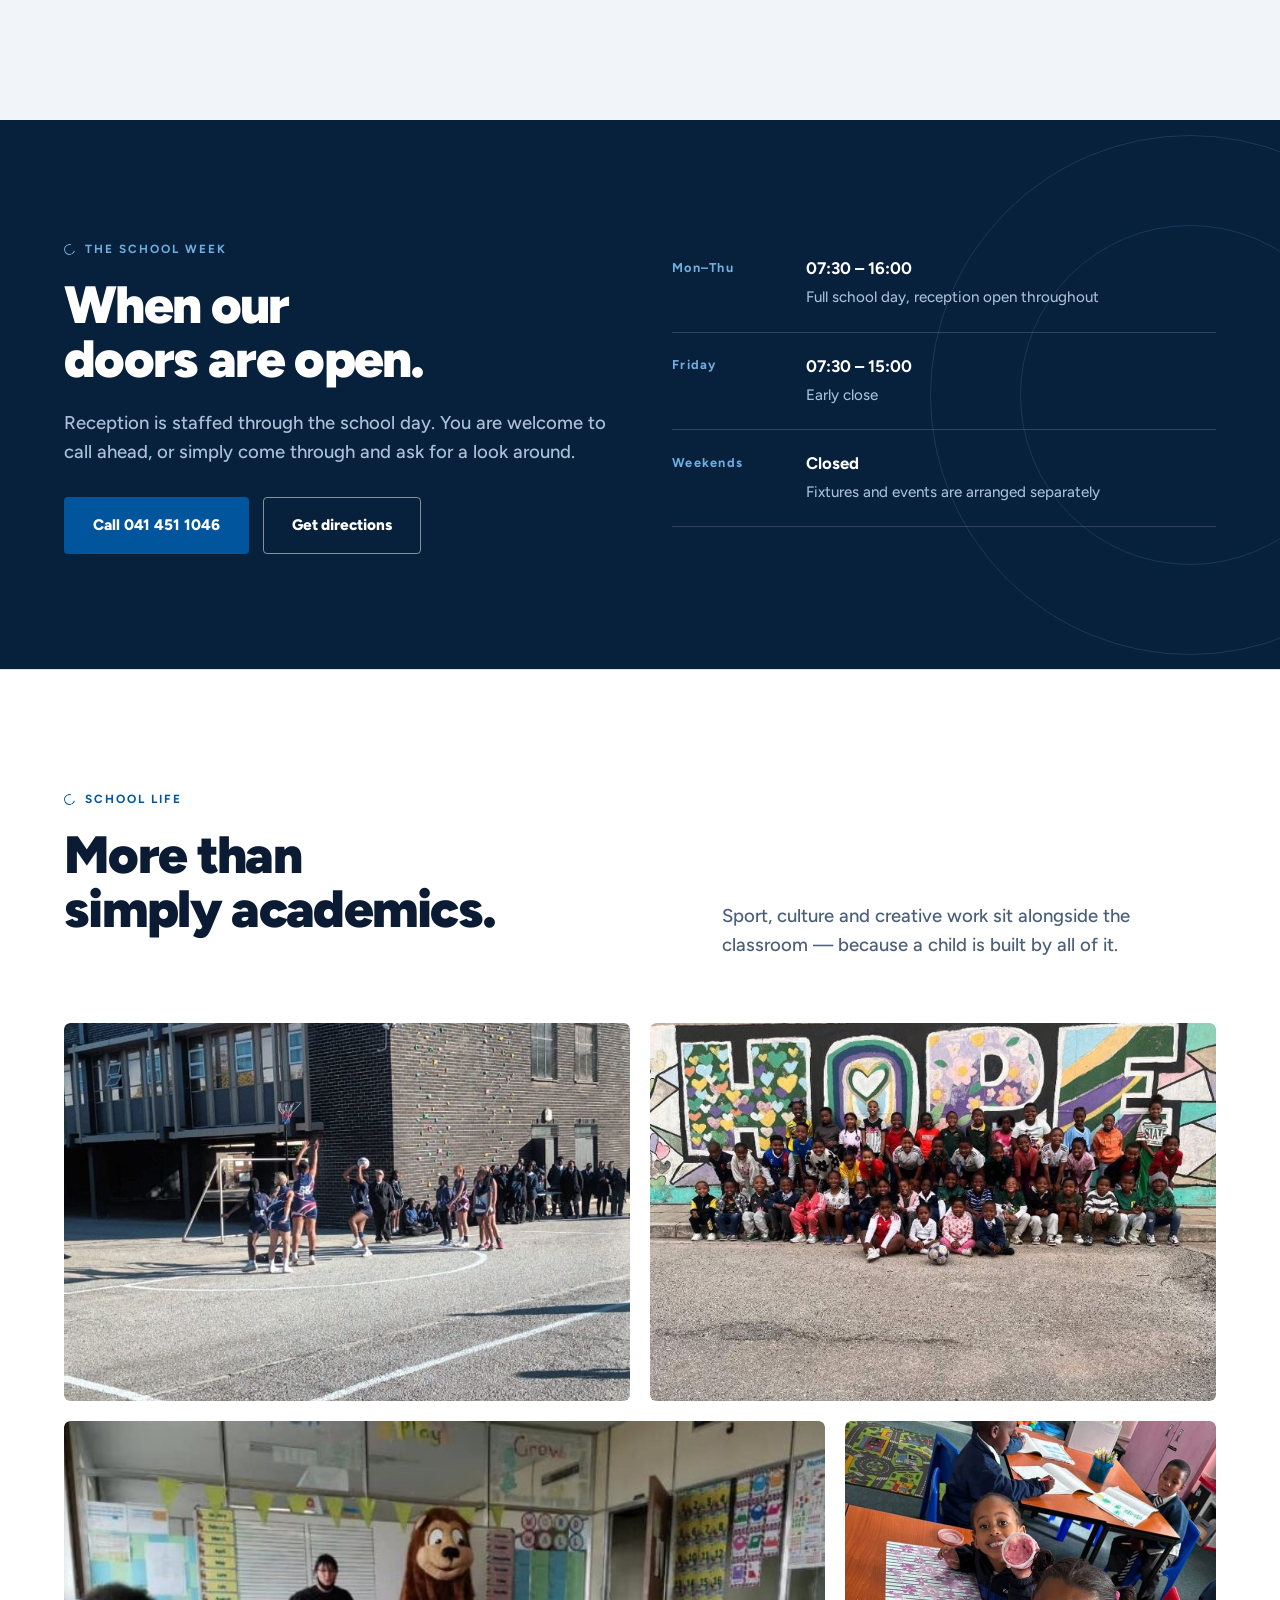
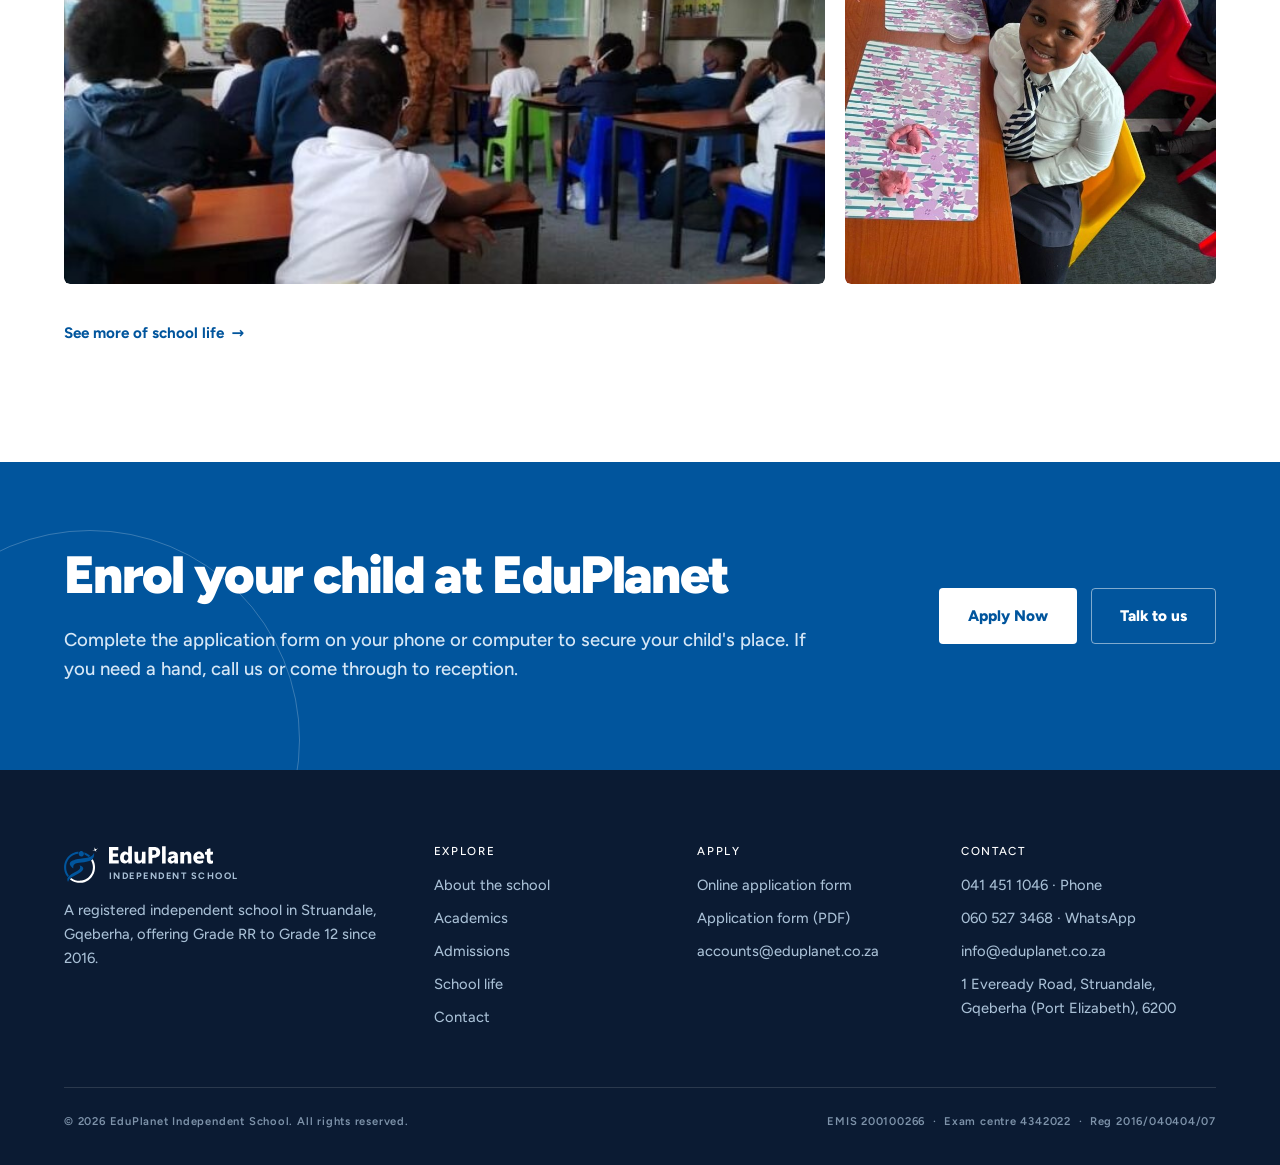
==== commit 9092fcd4: "Switch to Figtree, self-host it, and add the location map Typeface: matched from the screenshots of " ====
--- a/index.html
+++ b/index.html
@@ -23,13 +23,9 @@
   }
 }, 4000);
 </script>
-<link rel="preconnect" href="https://fonts.googleapis.com">
-<link rel="preconnect" href="https://fonts.gstatic.com" crossorigin>
-<!-- Fonts load without blocking rendering: a slow or filtered font host must never
-     stall the page or the script that reveals its content. -->
-<link rel="stylesheet" media="print" onload="this.media='all';this.onload=null"
-      href="https://fonts.googleapis.com/css2?family=Bricolage+Grotesque:wght@600;700;800&family=Manrope:wght@400;500;600;700;800&family=IBM+Plex+Mono:wght@500;600&display=swap">
-<noscript><link rel="stylesheet" href="https://fonts.googleapis.com/css2?family=Bricolage+Grotesque:wght@600;700;800&family=Manrope:wght@400;500;600;700;800&family=IBM+Plex+Mono:wght@500;600&display=swap"></noscript>
+<!-- The typeface is self-hosted, so there is no third-party font request to
+     block rendering or to fail on a filtered network. -->
+<link rel="preload" href="assets/fonts/figtree-variable.woff2" as="font" type="font/woff2" crossorigin>
 <link rel="stylesheet" href="assets/css/styles.css">
 </head>
 <body>
--- a/assets/css/styles.css
+++ b/assets/css/styles.css
@@ -1,3 +1,26 @@
+/* Figtree, self-hosted as one variable file (19 KB) so the page never waits on
+   a third-party font host — and renders identically on a filtered network. */
+@font-face {
+  font-family: "Figtree";
+  src: url("../fonts/figtree-variable.woff2") format("woff2");
+  font-weight: 300 900;
+  font-style: normal;
+  font-display: swap;
+  unicode-range: U+0000-00FF, U+0131, U+0152-0153, U+02BB-02BC, U+02C6, U+02DA,
+    U+02DC, U+0304, U+0308, U+0329, U+2000-206F, U+2074, U+20AC, U+2122, U+2191,
+    U+2193, U+2212, U+2215, U+FEFF, U+FFFD;
+}
+@font-face {
+  font-family: "Figtree";
+  src: url("../fonts/figtree-variable-ext.woff2") format("woff2");
+  font-weight: 300 900;
+  font-style: normal;
+  font-display: swap;
+  unicode-range: U+0100-02BA, U+02BD-02C5, U+02C7-02CC, U+02CE-02D7, U+02DD-02FF,
+    U+0304, U+0308, U+0329, U+1D00-1DBF, U+1E00-1E9F, U+1EF2-1EFF, U+2020,
+    U+20A0-20AB, U+20AD-20C0, U+2113, U+2C60-2C7F, U+A720-A7FF;
+}
+
 /* ==========================================================================
    EduPlanet Independent School — design system
    Palette sampled from the school's own brand mark (#01559D) and uniform navy.
@@ -32,10 +55,12 @@
   --hairline-strong:#7A8CA3;   /* interactive borders — must clear 3:1 on white */
 
   /* Type */
-  --display: "Bricolage Grotesque", "Manrope", ui-sans-serif, system-ui, -apple-system,
-             "Segoe UI", Helvetica, Arial, sans-serif;
-  --sans:    "Manrope", ui-sans-serif, system-ui, -apple-system, "Segoe UI", Helvetica, Arial, sans-serif;
-  --mono:    "IBM Plex Mono", ui-monospace, SFMono-Regular, Menlo, Consolas, monospace;
+  --stack:   "Figtree", ui-sans-serif, system-ui, -apple-system, "Segoe UI",
+             Helvetica, Arial, sans-serif;
+  --display: var(--stack);
+  --sans:    var(--stack);
+  --label:   var(--stack);   /* small caps labels are letter-spaced bold, not mono */
+  --mono:    var(--stack);   /* kept as an alias so existing rules still resolve */
 
   /* Rhythm */
   --wrap:    1200px;
@@ -80,9 +105,9 @@
 h1, h2, h3, h4 {
   overflow-wrap: break-word;
   font-family: var(--display);
-  font-weight: 800;
-  line-height: 1.04;
-  letter-spacing: -.035em;
+  font-weight: 900;
+  line-height: 1.03;
+  letter-spacing: -.032em;
   color: var(--ink);
   margin: 0 0 .45em;
   text-wrap: balance;
@@ -130,10 +155,10 @@
 /* The signature device: a small orbit ring paired with every eyebrow label. */
 .eyebrow {
   display: inline-flex; align-items: center; gap: 10px;
-  font-family: var(--mono);
-  font-size: .715rem;
-  font-weight: 600;
-  letter-spacing: .2em;
+  font-family: var(--label);
+  font-size: .74rem;
+  font-weight: 700;
+  letter-spacing: .17em;
   text-transform: uppercase;
   color: var(--brand);
   margin: 0 0 1.15rem;
@@ -244,8 +269,8 @@
 
 .brand__sub {
   display: block;
-  font-family: var(--mono);
-  font-size: .56rem; letter-spacing: .16em; text-transform: uppercase;
+  font-family: var(--label);
+  font-size: .58rem; font-weight: 700; letter-spacing: .16em; text-transform: uppercase;
   color: var(--on-navy-muted);
   margin-top: 4px;
   white-space: nowrap;
@@ -386,8 +411,8 @@
   margin-top: clamp(38px, 5vw, 60px);
   padding-top: 26px;
   border-top: 1px solid rgba(255,255,255,.22);
-  font-family: var(--mono);
-  font-size: .73rem; letter-spacing: .1em; text-transform: uppercase;
+  font-family: var(--label);
+  font-size: .75rem; font-weight: 700; letter-spacing: .11em; text-transform: uppercase;
   color: #C4D6E6;
 }
 
@@ -447,7 +472,7 @@
 .pagehead .lede { color: var(--on-navy-muted); }
 
 .crumbs {
-  font-family: var(--mono); font-size: .72rem; letter-spacing: .12em;
+  font-family: var(--label); font-size: .74rem; font-weight: 700; letter-spacing: .13em;
   text-transform: uppercase; color: var(--on-navy-muted); margin-bottom: 18px;
 }
 .crumbs a { color: var(--on-navy-muted); text-decoration: none; }
@@ -474,8 +499,8 @@
 .card h3 { margin-bottom: .45em; }
 .card p { color: var(--text-muted); font-size: .96rem; margin-bottom: 0; overflow-wrap: break-word; }
 .card__num {
-  font-family: var(--mono); font-size: .72rem; letter-spacing: .14em;
-  color: var(--brand); display: block; margin-bottom: 14px;
+  font-family: var(--label); font-size: .74rem; font-weight: 700; letter-spacing: .14em;
+  text-transform: uppercase; color: var(--brand); display: block; margin-bottom: 14px;
 }
 
 .band--navy .card {
@@ -521,7 +546,7 @@
   letter-spacing: -.03em;
 }
 .stat__label {
-  font-family: var(--mono); font-size: .68rem; letter-spacing: .13em;
+  font-family: var(--label); font-size: .7rem; font-weight: 700; letter-spacing: .14em;
   text-transform: uppercase; color: var(--text-muted); line-height: 1.5;
 }
 .band--navy .stats { background: rgba(255,255,255,.14); border-color: rgba(255,255,255,.14); }
@@ -546,7 +571,7 @@
 .figure--tall img { aspect-ratio: 3 / 4; }
 .figure--wide img { aspect-ratio: 16 / 9; }
 .figure figcaption {
-  font-family: var(--mono); font-size: .7rem; letter-spacing: .1em;
+  font-family: var(--label); font-size: .72rem; font-weight: 700; letter-spacing: .11em;
   text-transform: uppercase; color: var(--text-muted); margin-top: 12px;
 }
 .band--navy .figure figcaption { color: var(--on-navy-muted); }
@@ -581,7 +606,7 @@
   display: flex; flex-wrap: wrap; gap: 10px; list-style: none; padding: 0; margin: 0;
 }
 .values li {
-  font-family: var(--mono); font-size: .74rem; letter-spacing: .1em; text-transform: uppercase;
+  font-family: var(--label); font-size: .76rem; font-weight: 700; letter-spacing: .11em; text-transform: uppercase;
   padding: 9px 16px; border-radius: 999px;
   border: 1px solid rgba(255,255,255,.26); color: #fff;
 }
@@ -597,7 +622,7 @@
 }
 @media (max-width: 620px) { .rows div { grid-template-columns: 1fr; } }
 .rows dt {
-  font-family: var(--mono); font-size: .72rem; letter-spacing: .12em;
+  font-family: var(--label); font-size: .74rem; font-weight: 700; letter-spacing: .13em;
   text-transform: uppercase; color: var(--text-muted); margin: 0;
 }
 .rows dd { margin: 0; font-weight: 500; overflow-wrap: anywhere; }
@@ -616,8 +641,8 @@
 @media (max-width: 700px) { .step { grid-template-columns: 1fr; gap: 6px; } }
 .step__n {
   counter-increment: step;
-  font-family: var(--mono); font-size: .72rem; letter-spacing: .14em;
-  color: var(--brand); padding-top: .35em;
+  font-family: var(--label); font-size: .78rem; font-weight: 700; letter-spacing: .12em;
+  color: var(--brand); padding-top: .3em;
 }
 .step__n::before { content: "0" counter(step); }
 .step h3 { margin-bottom: .4em; }
@@ -657,7 +682,7 @@
 }
 .quote cite {
   display: block; margin-top: 22px; font-style: normal;
-  font-family: var(--mono); font-size: .72rem; letter-spacing: .13em;
+  font-family: var(--label); font-size: .74rem; font-weight: 700; letter-spacing: .13em;
   text-transform: uppercase; color: var(--on-navy-muted);
 }
 
@@ -700,7 +725,7 @@
 @media (max-width: 940px) { .footer__grid { grid-template-columns: 1fr 1fr; } }
 @media (max-width: 560px) { .footer__grid { grid-template-columns: 1fr; } }
 .footer h3 {
-  font-family: var(--mono); font-size: .7rem; letter-spacing: .14em;
+  font-family: var(--label); font-size: .72rem; font-weight: 700; letter-spacing: .14em;
   text-transform: uppercase; color: #fff; font-weight: 500; margin-bottom: 16px;
 }
 .footer ul { list-style: none; padding: 0; margin: 0; display: grid; gap: 9px; }
@@ -709,7 +734,7 @@
   margin-top: clamp(38px, 5vw, 58px); padding-top: 24px;
   border-top: 1px solid rgba(255,255,255,.13);
   display: flex; flex-wrap: wrap; gap: 8px 26px; justify-content: space-between;
-  font-family: var(--mono); font-size: .68rem; letter-spacing: .07em; color: #7E93AA;
+  font-family: var(--label); font-size: .7rem; font-weight: 600; letter-spacing: .07em; color: #7E93AA;
 }
 
 /* ------------------------------------------------------------ entrance -- */
@@ -790,7 +815,7 @@
 @media (max-width: 780px) { .phase { grid-template-columns: 1fr; gap: 16px; } }
 
 .phase__grades {
-  font-family: var(--mono); font-size: .72rem; font-weight: 600;
+  font-family: var(--label); font-size: .74rem; font-weight: 700;
   letter-spacing: .16em; text-transform: uppercase; color: var(--brand);
   margin: 0 0 10px;
 }
@@ -818,7 +843,7 @@
 @media (max-width: 620px) { .subjects--split { grid-template-columns: 1fr; } }
 
 .subjects__head {
-  font-family: var(--mono); font-size: .68rem; font-weight: 600;
+  font-family: var(--label); font-size: .7rem; font-weight: 700;
   letter-spacing: .15em; text-transform: uppercase; color: var(--text-muted);
   margin: 0 0 6px;
 }
@@ -866,7 +891,7 @@
 }
 @media (max-width: 620px) { .day li { grid-template-columns: 1fr; gap: 4px; } }
 .day time {
-  font-family: var(--mono); font-size: .78rem; font-weight: 600;
+  font-family: var(--label); font-size: .8rem; font-weight: 700;
   letter-spacing: .1em; color: var(--brand-300); padding-top: .2em;
 }
 .day strong { display: block; color: #fff; font-weight: 700; font-size: 1.05rem; }
@@ -877,3 +902,16 @@
 @media (max-width: 430px) {
   .stat__value--long { font-size: clamp(.92rem, 4.2vw, 1.35rem); letter-spacing: -.035em; }
 }
+
+/* ---------------------------------------------------------------- map -- */
+
+.map {
+  margin: 0;
+  border: 1px solid var(--hairline);
+  border-radius: 6px;
+  overflow: hidden;
+  background: var(--tint);
+  aspect-ratio: 16 / 7;
+}
+.map iframe { width: 100%; height: 100%; border: 0; display: block; }
+@media (max-width: 760px) { .map { aspect-ratio: 4 / 3; } }
